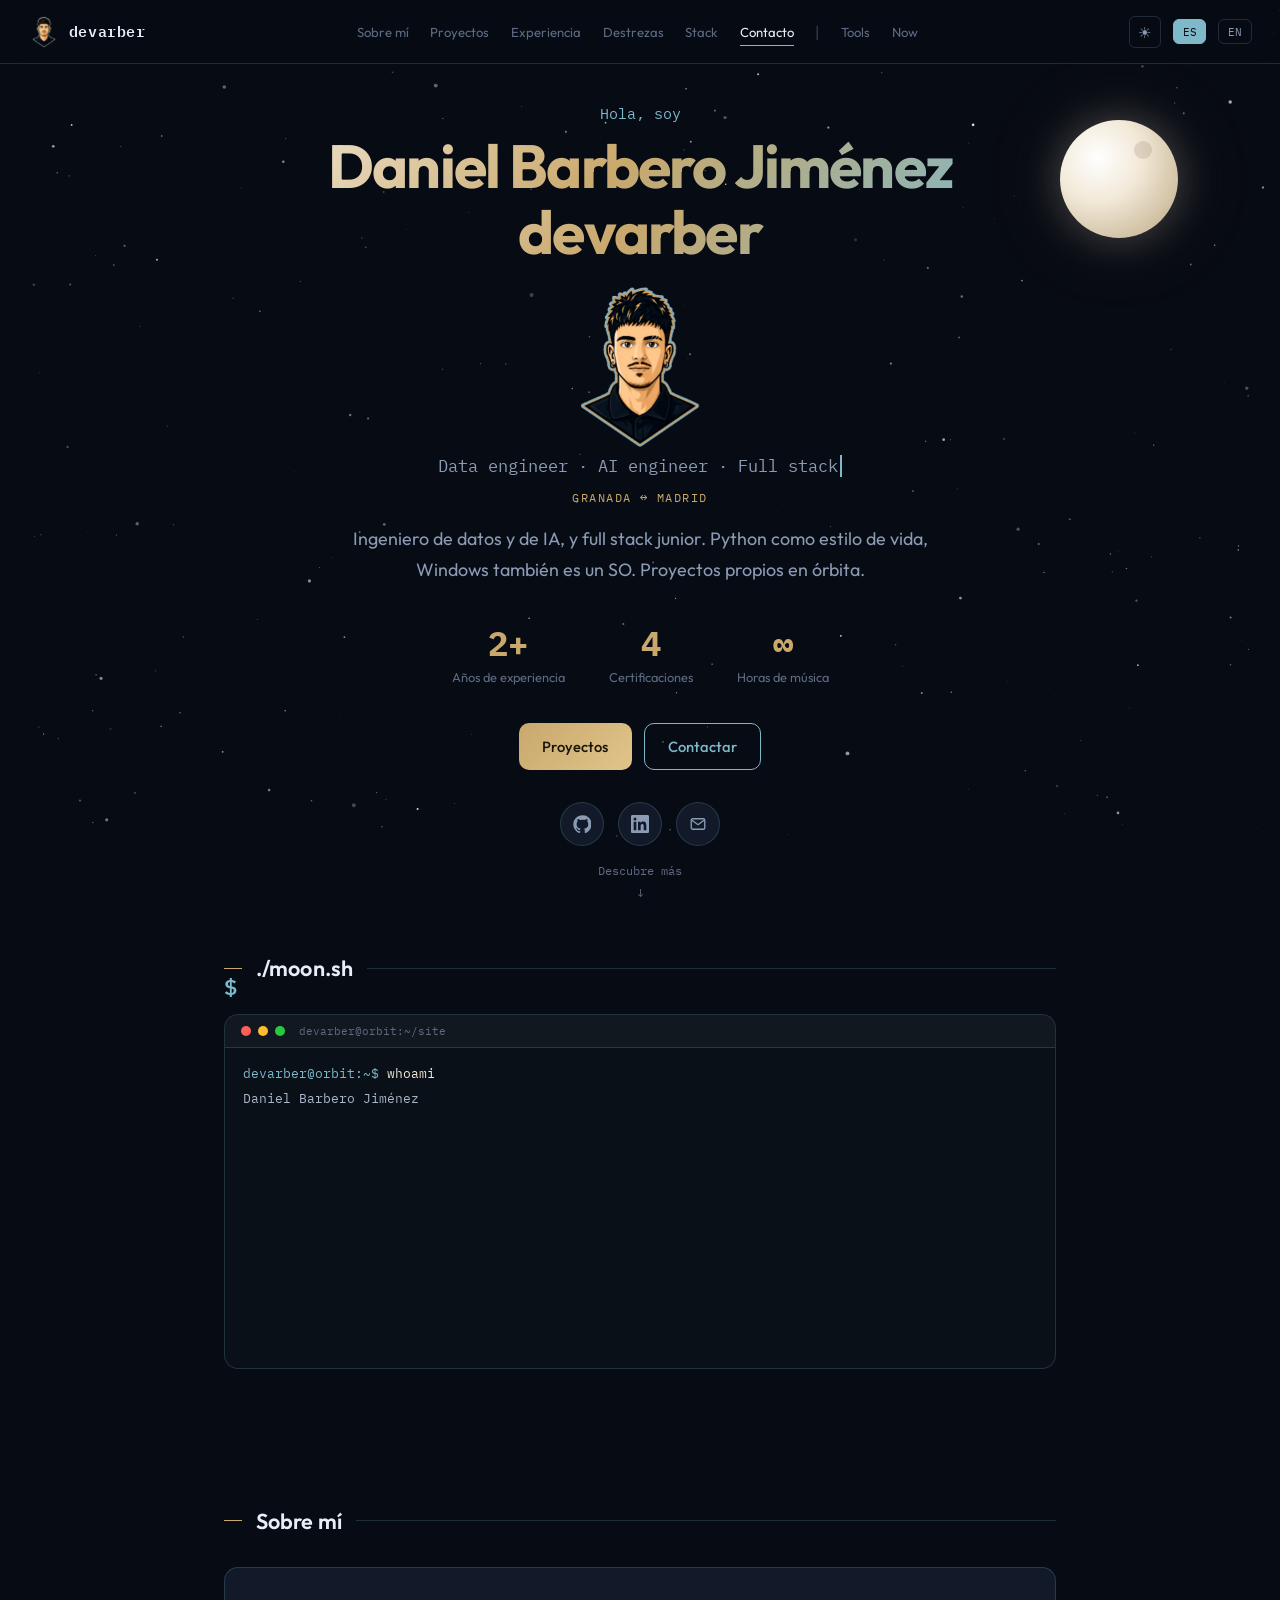
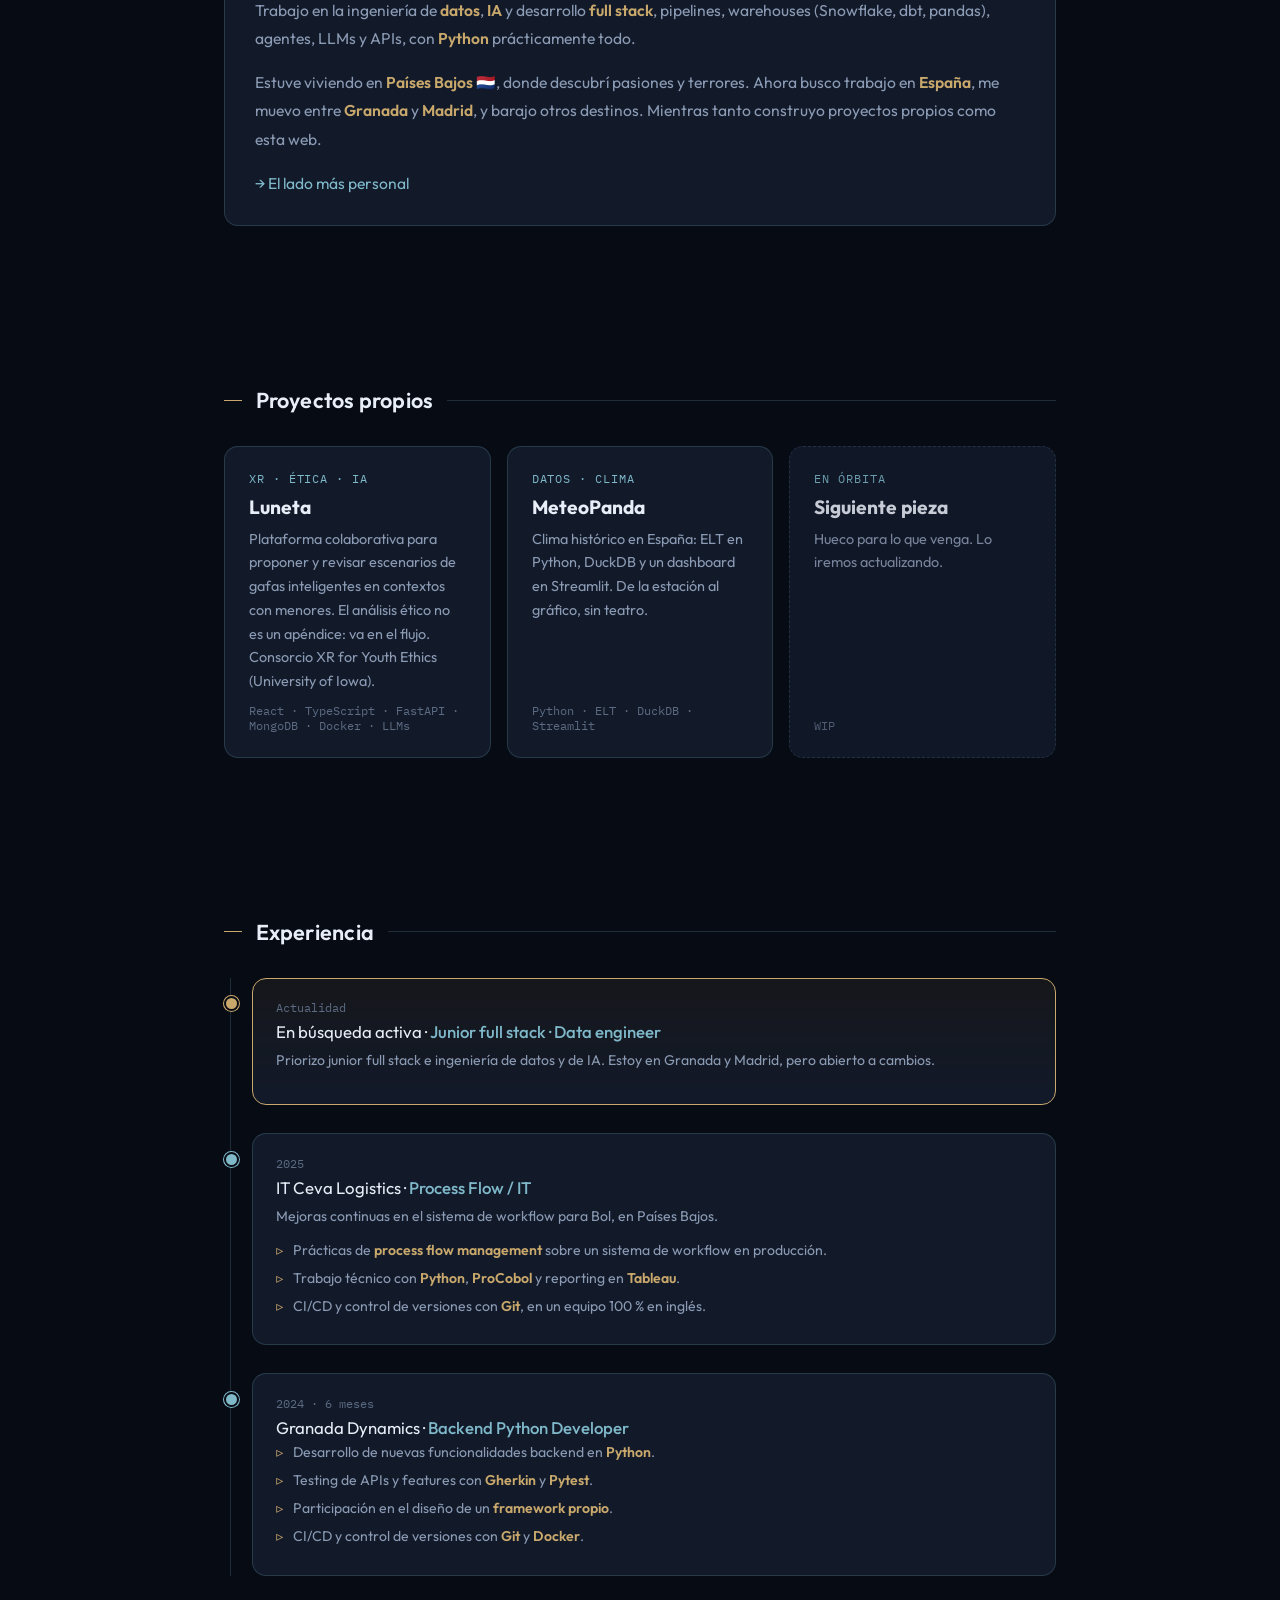
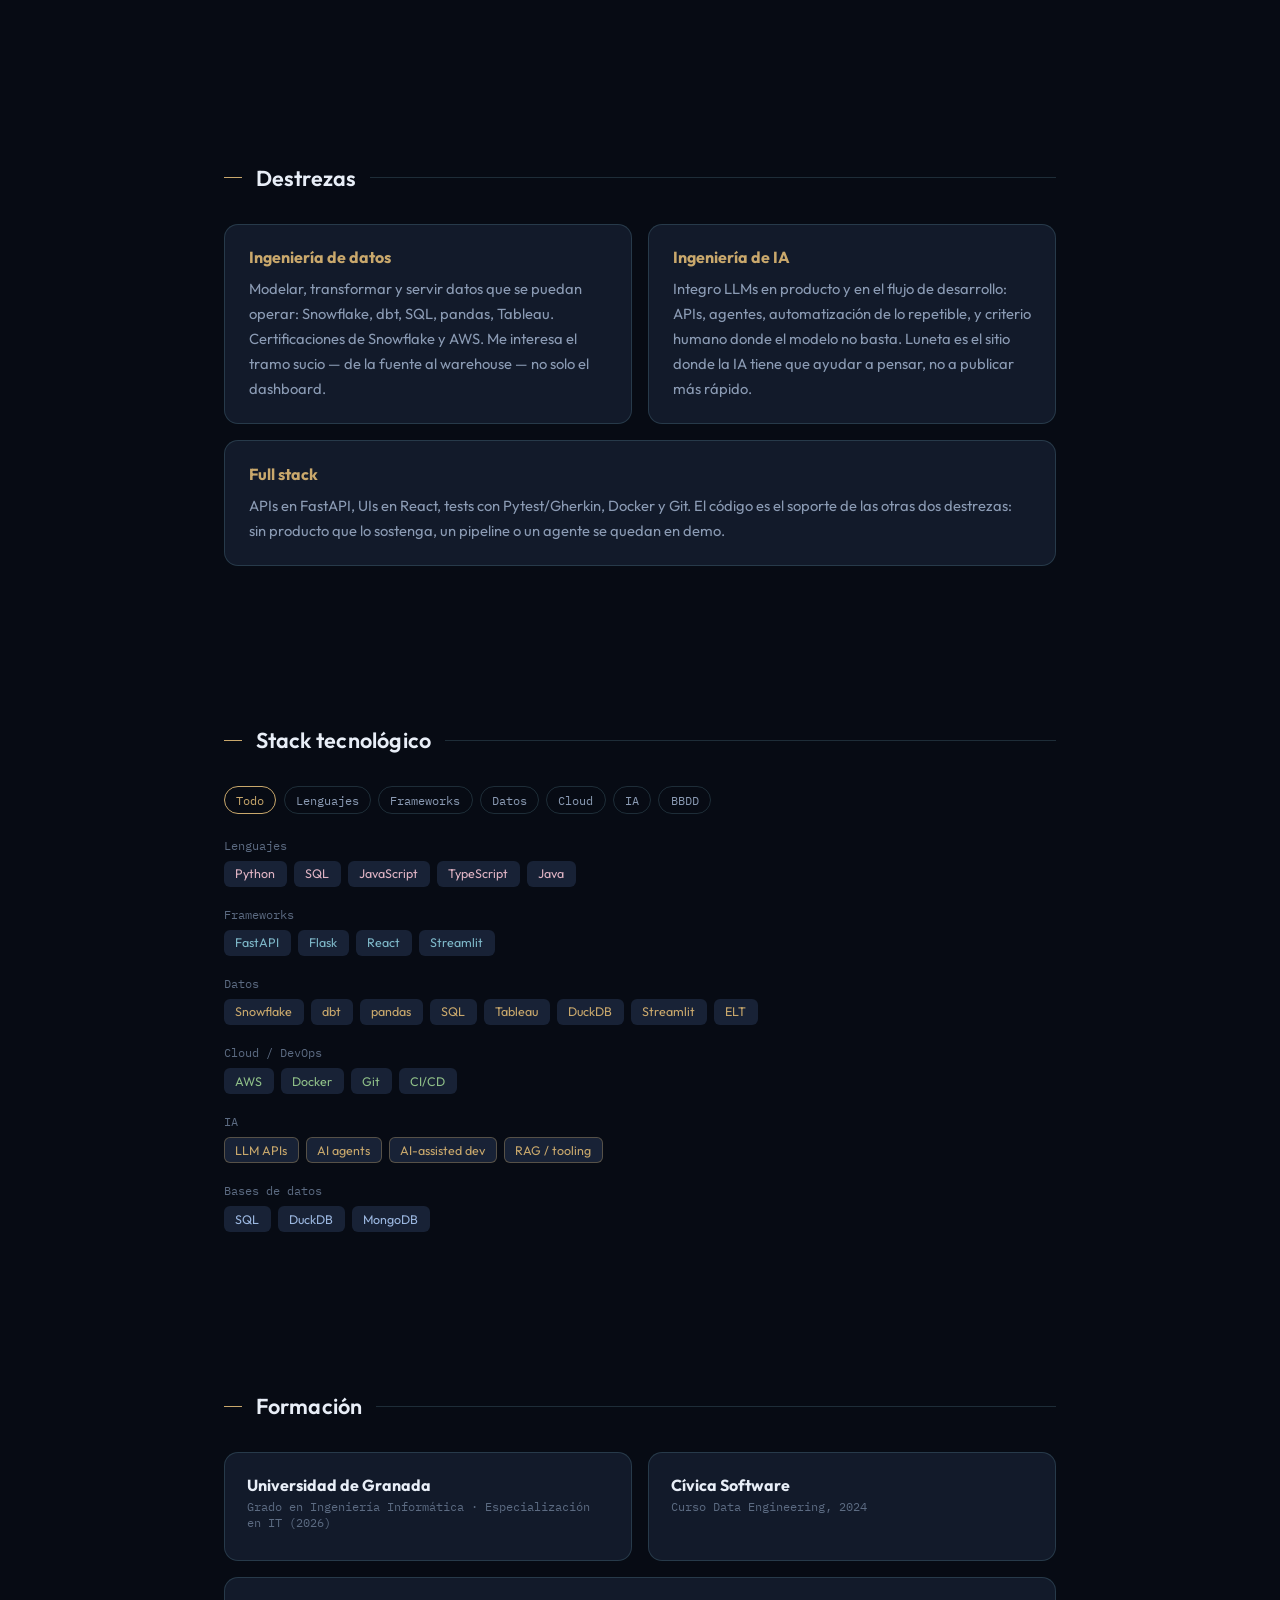
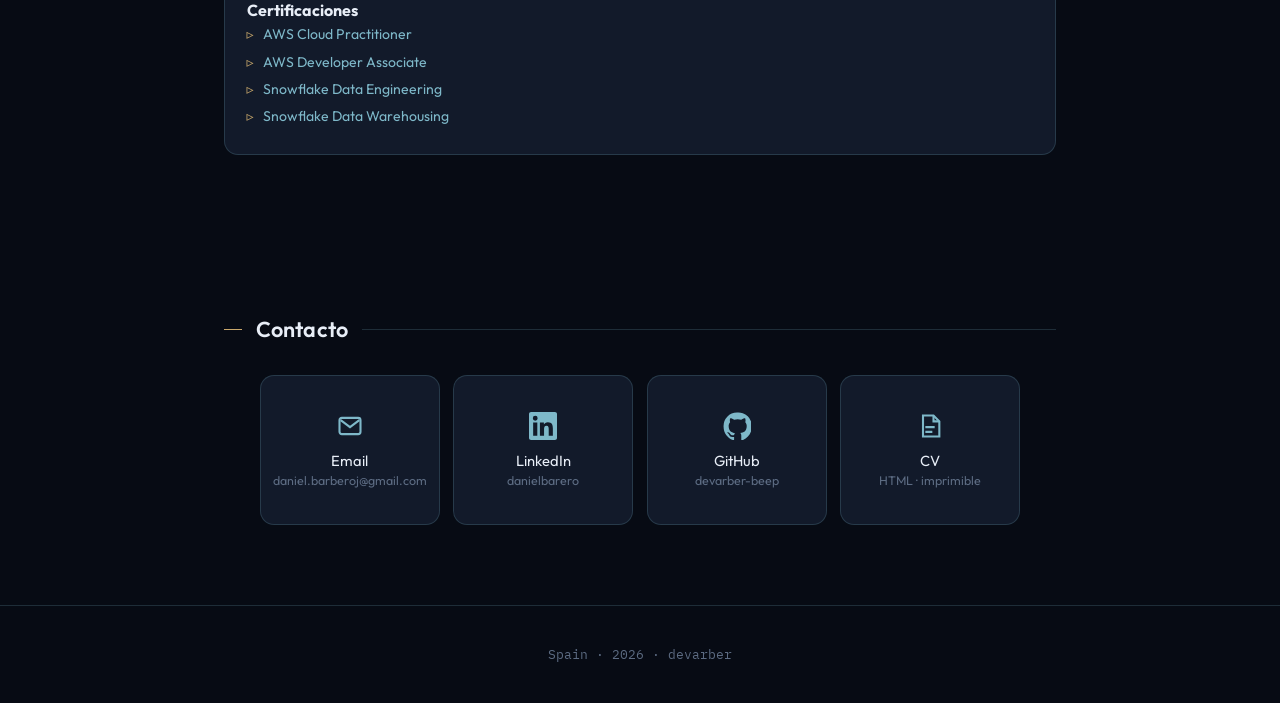
==== index.html @ 45042420 "Publish devarber.dev as a static site." ====
<!DOCTYPE html>
<html lang="es">
<head>
    <meta charset="UTF-8">
    <meta name="viewport" content="width=device-width, initial-scale=1.0">
    <title>devarber · Daniel Barbero Jiménez</title>
    <meta name="description" content="Ingeniero de datos y de IA, y full stack junior. Python como estilo de vida, Windows también es un SO. Proyectos propios en órbita.">
    <meta property="og:title" content="devarber · Daniel Barbero Jiménez">
    <meta property="og:description" content="Data engineer · AI engineer · Full stack.">
    <meta property="og:type" content="website">
    <meta property="og:url" content="https://devarber.dev">
    <link rel="canonical" href="https://devarber.dev">
    <link rel="icon" type="image/png" href="/assets/img/favicon.png?v=2">
    <link rel="preconnect" href="https://fonts.googleapis.com">
    <link rel="preconnect" href="https://fonts.gstatic.com" crossorigin>
    <link href="https://fonts.googleapis.com/css2?family=IBM+Plex+Mono:wght@400;500;600&family=Outfit:wght@400;500;600;700&display=swap" rel="stylesheet">
    <link rel="stylesheet" href="/assets/css/main.css">
    <script type="application/ld+json">
    {
        "@context": "https://schema.org",
        "@type": "Person",
        "name": "Daniel Barbero Jiménez",
        "jobTitle": "Data Engineer, AI Engineer, Full-stack Developer",
        "url": "https://devarber.dev",
        "email": "daniel.barberoj@gmail.com",
        "homeLocation": {
            "@type": "Place",
            "name": "Granada / Madrid, Spain"
        },
        "sameAs": ["https://github.com/devarber-beep", "https://linkedin.com/in/danielbarero"]
    }
    </script>
</head>
<body>
    <canvas id="skyCanvas"></canvas>
    <div class="sky-moon" id="skyMoon" role="button" tabindex="0" title="Doble clic" aria-label="Luna — doble clic"></div>
    <div id="scroll-progress"></div>
    <button id="back-to-top" aria-label="Volver arriba">↑</button>
    <div id="toast"></div>
    <button class="egg-btn" id="eggBtn" type="button">
        <span class="egg-icon">🌙</span>
        <span class="egg-text">× Cerrar <kbd>esc</kbd></span>
    </button>

    <nav class="navbar">
        <a href="/" class="nav-logo">
            <img src="/assets/img/avatar.png" alt="" width="32" height="32">
            devarber
        </a>
        <div class="nav-links" id="navLinks">
            <a href="#about" data-i18n="nav_about">Sobre mí</a>
            <a href="#projects" data-i18n="nav_projects">Proyectos</a>
            <a href="#experience" data-i18n="nav_exp">Experiencia</a>
            <a href="#firma" data-i18n="nav_firma">Destrezas</a>
            <a href="#stack" data-i18n="nav_stack">Stack</a>
            <a href="#contact" data-i18n="nav_contact">Contacto</a>
            <span class="nav-sep">|</span>
            <a href="/pages/tools/" data-i18n="nav_tools">Tools</a>
            <a href="/pages/now/" data-i18n="nav_now">Now</a>
        </div>
        <div class="nav-right">
            <button class="theme-btn" id="themeToggle" aria-label="Tema">☀</button>
            <button class="lang-btn active" data-lang="es">ES</button>
            <button class="lang-btn" data-lang="en">EN</button>
            <button class="nav-toggle" id="navToggle" aria-label="Menú">☰</button>
        </div>
    </nav>

    <section class="hero-section">
        <div class="hero-content">
            <p class="hero-greeting" data-i18n="greeting">Hola, soy</p>
            <div class="hero-names">
                <h1 class="hero-name">Daniel Barbero Jiménez</h1>
                <p class="hero-name handle" id="heroHandle">devarber</p>
            </div>
            <div class="hero-avatar">
                <img src="/assets/img/avatar.png" alt="devarber" width="168" height="168">
            </div>
            <h2 class="hero-title"><span id="tw-text"></span><span class="cursor"></span></h2>
            <p class="hero-loc" data-i18n="loc">Granada ↔ Madrid</p>
            <p class="hero-desc" data-i18n="desc">Ingeniero de datos y de IA, y full stack junior. Python como estilo de vida, Windows también es un SO. Proyectos propios en órbita.</p>
            <div class="hero-stats">
                <div class="hero-stat">
                    <div class="hero-stat-num" id="expYears" data-from="2024">0+</div>
                    <div class="hero-stat-label" data-i18n="stat_exp">Años de experiencia</div>
                </div>
                <div class="hero-stat">
                    <div class="hero-stat-num">4</div>
                    <div class="hero-stat-label" data-i18n="stat_certs">Certificaciones</div>
                </div>
                <div class="hero-stat">
                    <div class="hero-stat-num">∞</div>
                    <div class="hero-stat-label" data-i18n="stat_music">Horas de música</div>
                </div>
            </div>
            <div class="hero-cta">
                <a href="#projects" class="btn btn-primary"><span data-i18n="cta_projects">Proyectos</span></a>
                <a href="#contact" class="btn btn-secondary"><span data-i18n="cta_contact">Contactar</span></a>
            </div>
            <div class="hero-social">
                <a href="https://github.com/devarber-beep" target="_blank" rel="noopener" title="GitHub" aria-label="GitHub">
                    <svg width="18" height="18" viewBox="0 0 24 24" fill="currentColor"><path d="M12 .5A11.5 11.5 0 0 0 .5 12.6c0 5.35 3.44 9.9 8.2 11.5.6.12.82-.26.82-.58v-2.17c-3.34.74-4.04-1.45-4.04-1.45-.54-1.38-1.33-1.75-1.33-1.75-1.09-.76.08-.74.08-.74 1.2.08 1.84 1.26 1.84 1.26 1.07 1.86 2.8 1.32 3.48 1.01.1-.8.42-1.32.76-1.63-2.66-.31-5.46-1.36-5.46-6.06 0-1.34.46-2.44 1.24-3.3-.12-.31-.54-1.57.12-3.27 0 0 1.02-.33 3.34 1.26a11.4 11.4 0 0 1 6.08 0c2.32-1.59 3.34-1.26 3.34-1.26.66 1.7.24 2.96.12 3.27.78.86 1.24 1.96 1.24 3.3 0 4.71-2.8 5.74-5.48 6.05.44.38.82 1.12.82 2.27v3.37c0 .32.22.7.82.58 4.76-1.6 8.2-6.15 8.2-11.5A11.5 11.5 0 0 0 12 .5Z"/></svg>
                </a>
                <a href="https://linkedin.com/in/danielbarero" target="_blank" rel="noopener" title="LinkedIn" aria-label="LinkedIn">
                    <svg width="18" height="18" viewBox="0 0 24 24" fill="currentColor"><path d="M20.45 20.45h-3.55v-5.57c0-1.33-.03-3.04-1.85-3.04-1.85 0-2.14 1.45-2.14 2.94v5.67H9.35V9h3.41v1.56h.05c.48-.9 1.64-1.85 3.37-1.85 3.6 0 4.27 2.37 4.27 5.46v6.28zM5.34 7.43a2.06 2.06 0 1 1 0-4.12 2.06 2.06 0 0 1 0 4.12zM7.12 20.45H3.56V9h3.56v11.45zM22.23 0H1.77C.79 0 0 .77 0 1.73v20.54C0 23.22.79 24 1.77 24h20.46c.98 0 1.77-.78 1.77-1.73V1.73C24 .77 23.21 0 22.23 0z"/></svg>
                </a>
                <a href="mailto:daniel.barberoj@gmail.com" title="Email" aria-label="Email">
                    <svg width="18" height="18" viewBox="0 0 24 24" fill="none" stroke="currentColor" stroke-width="1.8"><rect x="3" y="5" width="18" height="14" rx="2"/><path d="m4 7 8 6 8-6"/></svg>
                </a>
            </div>
        </div>
        <div class="scroll-down" onclick="document.getElementById('terminal').scrollIntoView({behavior:'smooth'})">
            <span data-i18n="scroll">Descubre más</span>
            <span class="chevron">↓</span>
        </div>
    </section>

    <section id="terminal" class="section terminal-section">
        <h2 class="section-title terminal-label"><span data-i18n="terminal_title">./moon.sh</span></h2>
        <div class="terminal-window">
            <div class="term-bar">
                <span class="term-dot red"></span>
                <span class="term-dot yellow"></span>
                <span class="term-dot green"></span>
                <span class="term-title">devarber@orbit:~/site</span>
            </div>
            <div class="term-body" id="termBody"></div>
        </div>
    </section>

    <section id="about" class="section">
        <h2 class="section-title"><span class="title-text" data-i18n="about_title">Sobre mí</span></h2>
        <div class="about-content">
            <div class="about-text" data-i18n="about_text"></div>
        </div>
    </section>

    <section id="projects" class="section">
        <h2 class="section-title"><span class="title-text" data-i18n="projects_title">Proyectos</span></h2>
        <div class="projects-grid">
            <a class="project-card" href="https://xrforyouthethic.org" target="_blank" rel="noopener">
                <span class="project-kicker" data-i18n="proj_luneta_kicker">XR · ética · IA</span>
                <h3>Luneta</h3>
                <p data-i18n="proj_luneta_d"></p>
                <span class="project-stack">React · TypeScript · FastAPI · MongoDB · Docker · LLMs</span>
            </a>
            <a class="project-card" href="https://github.com/devarber-beep/MeteoPanda" target="_blank" rel="noopener">
                <span class="project-kicker" data-i18n="proj_meteo_kicker">Datos · clima</span>
                <h3>MeteoPanda</h3>
                <p data-i18n="proj_meteo_d"></p>
                <span class="project-stack">Python · ELT · DuckDB · Streamlit</span>
            </a>
            <div class="project-card orbit">
                <span class="project-kicker" data-i18n="proj_orbit_kicker">En órbita</span>
                <h3 data-i18n="proj_orbit_title">Más proyectos</h3>
                <p data-i18n="proj_orbit_d"></p>
                <span class="project-stack">WIP</span>
            </div>
        </div>
    </section>

    <section id="experience" class="section">
        <h2 class="section-title"><span class="title-text" data-i18n="exp_title">Experiencia</span></h2>
        <div class="timeline">
            <div class="timeline-item current">
                <div class="timeline-content open-role">
                    <div class="timeline-date" data-i18n="open_date">Actualidad</div>
                    <div class="timeline-company"><span data-i18n="open_company">En búsqueda</span> · <span class="role" data-i18n="open_role">Data / AI / Full stack</span></div>
                    <div class="timeline-desc" data-i18n="open_desc"></div>
                </div>
            </div>
            <div class="timeline-item">
                <div class="timeline-content">
                    <div class="timeline-date" data-i18n="ceva_date">2025</div>
                    <div class="timeline-company"><span data-i18n="ceva_company">IT Ceva Logistics</span> · <span class="role" data-i18n="ceva_role">Process Flow / IT</span></div>
                    <div class="timeline-desc" data-i18n="ceva_desc"></div>
                    <ul class="timeline-bullets">
                        <li data-i18n="ceva_1"></li>
                        <li data-i18n="ceva_2"></li>
                        <li data-i18n="ceva_3"></li>
                    </ul>
                </div>
            </div>
            <div class="timeline-item">
                <div class="timeline-content">
                    <div class="timeline-date" data-i18n="gd_date">2024 · 6 meses</div>
                    <div class="timeline-company"><span data-i18n="gd_company">Granada Dynamics</span> · <span class="role" data-i18n="gd_role">Backend Python Developer</span></div>
                    <ul class="timeline-bullets">
                        <li data-i18n="gd_1"></li>
                        <li data-i18n="gd_2"></li>
                        <li data-i18n="gd_3"></li>
                        <li data-i18n="gd_4"></li>
                    </ul>
                </div>
            </div>
        </div>
    </section>

    <section id="firma" class="section">
        <h2 class="section-title"><span class="title-text" data-i18n="firma_title">Destrezas</span></h2>
        <div class="craft-grid">
            <article class="craft-card">
                <h3 data-i18n="craft_data_title">Ingeniería de datos</h3>
                <p data-i18n="craft_data"></p>
            </article>
            <article class="craft-card">
                <h3 data-i18n="craft_ai_title">Ingeniería de IA</h3>
                <p data-i18n="craft_ai"></p>
            </article>
            <article class="craft-card wide">
                <h3 data-i18n="craft_fs_title">Full stack</h3>
                <p data-i18n="craft_fs"></p>
            </article>
        </div>
    </section>

    <section id="stack" class="section">
        <h2 class="section-title"><span class="title-text" data-i18n="stack_title">Stack tecnológico</span></h2>
        <div class="stack-filters" id="stackFilters">
            <button type="button" class="active" data-filter="all" data-i18n="filter_all">Todo</button>
            <button type="button" data-filter="langs" data-i18n="filter_langs">Lenguajes</button>
            <button type="button" data-filter="frameworks" data-i18n="filter_frameworks">Frameworks</button>
            <button type="button" data-filter="data" data-i18n="filter_data">Datos</button>
            <button type="button" data-filter="cloud" data-i18n="filter_cloud">Cloud</button>
            <button type="button" data-filter="ia" data-i18n="filter_ia">IA</button>
            <button type="button" data-filter="dbs" data-i18n="filter_dbs">BBDD</button>
        </div>
        <div class="stack-grid" id="stackGrid">
            <div data-cat="langs">
                <div class="stack-cat-title" data-i18n="cat_langs">Lenguajes</div>
                <div class="stack-badges">
                    <span class="badge badge-lang">Python</span>
                    <span class="badge badge-lang">SQL</span>
                    <span class="badge badge-lang">JavaScript</span>
                    <span class="badge badge-lang">TypeScript</span>
                    <span class="badge badge-lang">Java</span>
                </div>
            </div>
            <div data-cat="frameworks">
                <div class="stack-cat-title" data-i18n="cat_frameworks">Frameworks</div>
                <div class="stack-badges">
                    <span class="badge badge-fw">FastAPI</span>
                    <span class="badge badge-fw">Flask</span>
                    <span class="badge badge-fw">React</span>
                    <span class="badge badge-fw">Streamlit</span>
                </div>
            </div>
            <div data-cat="data">
                <div class="stack-cat-title" data-i18n="cat_data">Datos</div>
                <div class="stack-badges">
                    <span class="badge badge-data">Snowflake</span>
                    <span class="badge badge-data">dbt</span>
                    <span class="badge badge-data">pandas</span>
                    <span class="badge badge-data">SQL</span>
                    <span class="badge badge-data">Tableau</span>
                    <span class="badge badge-data">DuckDB</span>
                    <span class="badge badge-data">Streamlit</span>
                    <span class="badge badge-data">ELT</span>
                </div>
            </div>
            <div data-cat="cloud">
                <div class="stack-cat-title" data-i18n="cat_cloud">Cloud / DevOps</div>
                <div class="stack-badges">
                    <span class="badge badge-cloud">AWS</span>
                    <span class="badge badge-cloud">Docker</span>
                    <span class="badge badge-cloud">Git</span>
                    <span class="badge badge-cloud">CI/CD</span>
                </div>
            </div>
            <div data-cat="ia">
                <div class="stack-cat-title" data-i18n="cat_ia">IA</div>
                <div class="stack-badges">
                    <span class="badge badge-ai">LLM APIs</span>
                    <span class="badge badge-ai">AI agents</span>
                    <span class="badge badge-ai">AI-assisted dev</span>
                    <span class="badge badge-ai">RAG / tooling</span>
                </div>
            </div>
            <div data-cat="dbs">
                <div class="stack-cat-title" data-i18n="cat_dbs">Bases de datos</div>
                <div class="stack-badges">
                    <span class="badge badge-db">SQL</span>
                    <span class="badge badge-db">DuckDB</span>
                    <span class="badge badge-db">MongoDB</span>
                </div>
            </div>
        </div>
    </section>

    <section id="education" class="section">
        <h2 class="section-title"><span class="title-text" data-i18n="edu_title">Formación</span></h2>
        <div class="edu-grid">
            <div class="edu-card">
                <h3 data-i18n="uni_name">Universidad de Granada</h3>
                <span class="subtitle" data-i18n="uni_date"></span>
            </div>
            <div class="edu-card">
                <h3 data-i18n="civica_name">Cívica Software</h3>
                <span class="subtitle" data-i18n="civica_date"></span>
            </div>
            <div class="edu-card full">
                <h3 data-i18n="certs_title">Certificaciones</h3>
                <ul>
                    <li><a href="https://www.linkedin.com/in/danielbarero/details/certifications/1723889174905/single-media-viewer/?profileId=ACoAACWJp70BIuj6S6pv0HPJOBqFsMRHkeifYSQ" target="_blank" rel="noopener">AWS Cloud Practitioner</a></li>
                    <li><a href="https://www.linkedin.com/in/danielbarero/details/certifications/1723889110331/single-media-viewer/?profileId=ACoAACWJp70BIuj6S6pv0HPJOBqFsMRHkeifYSQ" target="_blank" rel="noopener">AWS Developer Associate</a></li>
                    <li><a href="https://achieve.snowflake.com/34bf3b0b-6caa-4439-9ea7-8f5c86bb422d" target="_blank" rel="noopener">Snowflake Data Engineering</a></li>
                    <li><a href="https://achieve.snowflake.com/cfd7afb0-4baf-4b2a-b28b-8821aad342db" target="_blank" rel="noopener">Snowflake Data Warehousing</a></li>
                </ul>
            </div>
        </div>
    </section>

    <section id="contact" class="section">
        <h2 class="section-title"><span class="title-text" data-i18n="contact_title">Contacto</span></h2>
        <div class="contact-grid" id="contactGrid">
            <div class="contact-card" id="emailCard">
                <svg class="icon" viewBox="0 0 24 24" fill="none" stroke="currentColor" stroke-width="1.8"><rect x="3" y="5" width="18" height="14" rx="2"/><path d="m4 7 8 6 8-6"/></svg>
                <span class="label">Email</span>
                <span class="value">daniel.barberoj@gmail.com</span>
                <div class="contact-form" id="contactForm">
                    <input id="formName" type="text" data-i18n-placeholder="form_name" placeholder="Nombre">
                    <textarea id="formMsg" data-i18n-placeholder="form_msg" placeholder="Mensaje"></textarea>
                    <div class="form-actions">
                        <button type="button" class="form-close" id="formClose" data-i18n="form_close">Cerrar</button>
                        <button type="button" class="form-send" id="formSend" data-i18n="form_send">Enviar</button>
                    </div>
                </div>
            </div>
            <a class="contact-card" href="https://linkedin.com/in/danielbarero" target="_blank" rel="noopener">
                <svg class="icon" viewBox="0 0 24 24" fill="currentColor"><path d="M20.45 20.45h-3.55v-5.57c0-1.33-.03-3.04-1.85-3.04-1.85 0-2.14 1.45-2.14 2.94v5.67H9.35V9h3.41v1.56h.05c.48-.9 1.64-1.85 3.37-1.85 3.6 0 4.27 2.37 4.27 5.46v6.28zM5.34 7.43a2.06 2.06 0 1 1 0-4.12 2.06 2.06 0 0 1 0 4.12zM7.12 20.45H3.56V9h3.56v11.45zM22.23 0H1.77C.79 0 0 .77 0 1.73v20.54C0 23.22.79 24 1.77 24h20.46c.98 0 1.77-.78 1.77-1.73V1.73C24 .77 23.21 0 22.23 0z"/></svg>
                <span class="label">LinkedIn</span>
                <span class="value">danielbarero</span>
            </a>
            <a class="contact-card" href="https://github.com/devarber-beep" target="_blank" rel="noopener">
                <svg class="icon" viewBox="0 0 24 24" fill="currentColor"><path d="M12 .5A11.5 11.5 0 0 0 .5 12.6c0 5.35 3.44 9.9 8.2 11.5.6.12.82-.26.82-.58v-2.17c-3.34.74-4.04-1.45-4.04-1.45-.54-1.38-1.33-1.75-1.33-1.75-1.09-.76.08-.74.08-.74 1.2.08 1.84 1.26 1.84 1.26 1.07 1.86 2.8 1.32 3.48 1.01.1-.8.42-1.32.76-1.63-2.66-.31-5.46-1.36-5.46-6.06 0-1.34.46-2.44 1.24-3.3-.12-.31-.54-1.57.12-3.27 0 0 1.02-.33 3.34 1.26a11.4 11.4 0 0 1 6.08 0c2.32-1.59 3.34-1.26 3.34-1.26.66 1.7.24 2.96.12 3.27.78.86 1.24 1.96 1.24 3.3 0 4.71-2.8 5.74-5.48 6.05.44.38.82 1.12.82 2.27v3.37c0 .32.22.7.82.58 4.76-1.6 8.2-6.15 8.2-11.5A11.5 11.5 0 0 0 12 .5Z"/></svg>
                <span class="label">GitHub</span>
                <span class="value">devarber-beep</span>
            </a>
            <a class="contact-card" href="/cv.html" target="_blank">
                <svg class="icon" viewBox="0 0 24 24" fill="none" stroke="currentColor" stroke-width="1.8"><path d="M6 3h9l5 5v13H6z"/><path d="M15 3v5h5"/><path d="M8 13h8M8 17h6"/></svg>
                <span class="label" data-i18n="cv_label">CV</span>
                <span class="value" data-i18n="cv_value">HTML · imprimible</span>
            </a>
        </div>
    </section>

    <footer class="footer">
        <p data-i18n="footer_built">Spain · 2026 · devarber</p>
    </footer>

    <div id="musicDock" class="music-dock" hidden>
        <div class="music-bar">
            <span>Lithe, Don Toliver — Cannonball</span>
            <button type="button" class="music-close" id="musicClose" aria-label="Cerrar">×</button>
        </div>
        <iframe id="musicFrame" title="Lithe, Don Toliver — Cannonball" data-src="https://open.spotify.com/embed/track/1FArbfTMXgDECU9zG3iY1X?utm_source=generator&theme=0" allow="autoplay; clipboard-write; encrypted-media; fullscreen; picture-in-picture" loading="lazy"></iframe>
    </div>

    <script src="/assets/js/i18n.js"></script>
    <script src="/assets/js/sky.js"></script>
    <script src="/assets/js/common.js"></script>
    <script src="/assets/js/home.js"></script>
</body>
</html>
---- assets/css/main.css ----
/* devarber.dev — celestial night */
:root {
    --bg: #070b14;
    --bg-elev: #121a2a;
    --bg-soft: #182236;
    --bg-nav: rgba(7, 11, 20, 0.82);
    --text: #e8eef7;
    --muted: #8b9bb4;
    --faint: #5c6b82;
    --star: #7eb8c9;
    --gold: #c9a86c;
    --moon: #f2e9d8;
    --line: rgba(126, 184, 201, 0.2);
    --ok: #8fbf88;
    --danger: #d98989;
    --shadow: rgba(0, 0, 0, 0.35);
    --font-sans: "Outfit", system-ui, sans-serif;
    --font-mono: "IBM Plex Mono", ui-monospace, monospace;
    --moon-scale: 1;
    --constellation-opacity: 0.35;
    --radius: 14px;
}

html[data-mode="l"] {
    --star: #c5d9e6;
    --gold: #e4d5b3;
    --moon: #fff6e8;
    --bg-elev: #101820;
    --moon-scale: 1.55;
}

html.sky-name .sky-moon {
    box-shadow:
        0 0 70px rgba(255, 246, 232, 0.5),
        0 0 160px rgba(201, 168, 108, 0.32);
    filter: brightness(1.12);
}

html.light {
    --bg: #eef2f7;
    --bg-elev: #ffffff;
    --bg-soft: #f7f4ee;
    --bg-nav: rgba(238, 242, 247, 0.88);
    --text: #1b2434;
    --muted: #5b6b82;
    --faint: #8a97ab;
    --star: #3d7a8c;
    --gold: #9a7a3a;
    --moon: #c9a86c;
    --line: rgba(27, 36, 52, 0.12);
    --shadow: rgba(27, 36, 52, 0.08);
}

* { margin: 0; padding: 0; box-sizing: border-box; }
html { scroll-behavior: smooth; }
body {
    background: var(--bg);
    color: var(--text);
    font-family: var(--font-sans);
    overflow-x: hidden;
    min-height: 100vh;
}
::selection { background: var(--gold); color: var(--bg); }
strong { color: var(--gold); font-weight: 600; }
a { color: var(--star); text-decoration: none; transition: color 0.2s ease; }
a:hover { color: var(--gold); }

#skyCanvas {
    position: fixed;
    inset: 0;
    z-index: 0;
    pointer-events: none;
}
.sky-moon {
    position: fixed;
    top: 7.5rem;
    right: 8%;
    width: 118px;
    height: 118px;
    border-radius: 50%;
    z-index: 2;
    pointer-events: auto;
    cursor: pointer;
    transform-origin: center;
    transition: box-shadow 0.7s ease, filter 0.4s ease;
    background:
        radial-gradient(circle at 32% 32%, #fff 0%, var(--moon) 38%, #d4c4a8 72%, #b7a48a 100%);
    box-shadow:
        0 0 40px rgba(242, 233, 216, 0.25),
        0 0 90px rgba(201, 168, 108, 0.12);
}
html[data-mode="l"] .sky-moon {
    box-shadow:
        0 0 60px rgba(255, 246, 232, 0.45),
        0 0 140px rgba(201, 168, 108, 0.28);
}
html.light .sky-moon {
    opacity: 0.55;
    filter: saturate(0.8);
}
.sky-moon::after {
    content: "";
    position: absolute;
    inset: 18% 22% auto auto;
    width: 18px;
    height: 18px;
    border-radius: 50%;
    background: rgba(120, 100, 80, 0.18);
}

#scroll-progress {
    position: fixed;
    top: 0; left: 0;
    height: 2px;
    width: 0;
    z-index: 1001;
    background: linear-gradient(90deg, var(--gold), var(--star));
}

.navbar {
    position: fixed;
    top: 0; left: 0; right: 0;
    height: 64px;
    padding: 0 1.75rem;
    display: flex;
    align-items: center;
    justify-content: space-between;
    background: var(--bg-nav);
    backdrop-filter: blur(16px);
    -webkit-backdrop-filter: blur(16px);
    border-bottom: 1px solid var(--line);
    z-index: 1000;
}
.nav-logo {
    font-family: var(--font-mono);
    font-weight: 600;
    font-size: 0.95rem;
    letter-spacing: 0.04em;
    color: var(--text);
    display: flex;
    align-items: center;
    gap: 0.55rem;
}
.nav-logo:hover { color: var(--gold); }
.nav-links { display: flex; align-items: center; gap: 1.35rem; }
.nav-links a {
    color: var(--faint);
    font-size: 0.82rem;
    position: relative;
}
.nav-links a:hover,
.nav-links a.active { color: var(--text); }
.nav-links a.active::after {
    content: "";
    position: absolute;
    left: 0; right: 0; bottom: -6px;
    height: 1px;
    background: var(--gold);
}
.nav-sep { color: var(--faint); user-select: none; opacity: 0.5; }
.nav-right { display: flex; align-items: center; gap: 0.75rem; }
.nav-toggle {
    display: none;
    background: none;
    border: none;
    color: var(--text);
    font-size: 1.35rem;
    cursor: pointer;
}
.lang-btn, .theme-btn {
    font-family: var(--font-mono);
    background: transparent;
    border: 1px solid var(--line);
    color: var(--muted);
    border-radius: 6px;
    cursor: pointer;
    transition: 0.2s ease;
}
.lang-btn {
    padding: 0.28rem 0.55rem;
    font-size: 0.7rem;
}
.lang-btn:hover { color: var(--star); border-color: var(--star); }
.lang-btn.active {
    background: var(--star);
    color: var(--bg);
    border-color: var(--star);
}
.theme-btn {
    width: 32px; height: 32px;
    font-size: 0.95rem;
    display: grid;
    place-items: center;
}
.theme-btn:hover { color: var(--gold); border-color: var(--gold); }

.section {
    position: relative;
    z-index: 1;
    padding: 5rem 1.5rem;
    max-width: 880px;
    margin: 0 auto;
}
.section.terminal-section {
    padding-top: 1.4rem;
    padding-bottom: 3.6rem;
}
.section-title {
    font-size: 1.35rem;
    font-weight: 600;
    margin-bottom: 2rem;
    display: flex;
    align-items: center;
    gap: 0.85rem;
    letter-spacing: 0.01em;
}
.section-title::before {
    content: "";
    width: 18px;
    height: 1px;
    background: var(--gold);
}
.section-title::after {
    content: "";
    flex: 1;
    height: 1px;
    background: var(--line);
}
.section-title.terminal-label::before { content: "$"; font-family: var(--font-mono); color: var(--star); }
.reveal { opacity: 0; transform: translateY(24px); transition: 0.65s ease; }
.reveal.visible { opacity: 1; transform: none; }
.title-text {
    display: inline-block;
    clip-path: inset(0 100% 0 0);
    transition: clip-path 0.9s cubic-bezier(0.65, 0, 0.35, 1);
}
.reveal.visible .title-text { clip-path: inset(0 0 0 0); }

.hero-section {
    min-height: 92vh;
    display: flex;
    flex-direction: column;
    align-items: center;
    text-align: center;
    padding: 6.5rem 1.5rem 0;
    position: relative;
    z-index: 1;
}
.hero-content {
    flex: 1;
    display: flex;
    flex-direction: column;
    justify-content: center;
    max-width: 820px;
    width: 100%;
    margin: 0 auto;
}
.hero-avatar {
    width: 168px;
    height: 168px;
    margin: 0.7rem auto 0.25rem;
    padding: 0;
    background: transparent;
    opacity: 0;
    animation: fadeInUp 0.8s ease 0.28s forwards;
}
.hero-avatar img {
    width: 100%;
    height: 100%;
    object-fit: contain;
    display: block;
}
.nav-logo img {
    width: 32px;
    height: 32px;
    object-fit: contain;
    background: transparent;
    flex-shrink: 0;
    display: block;
}
.hero-greeting {
    font-family: var(--font-mono);
    font-size: 0.92rem;
    color: var(--star);
    margin-bottom: 0.65rem;
    opacity: 0;
    animation: fadeInUp 0.8s ease forwards;
}
.hero-names {
    margin-bottom: 0.45rem;
}
.hero-name {
    font-size: clamp(2.1rem, 6vw, 3.8rem);
    font-weight: 700;
    letter-spacing: -0.03em;
    line-height: 1.08;
    margin: 0;
    background: linear-gradient(135deg, var(--moon) 0%, var(--gold) 48%, var(--star) 100%);
    -webkit-background-clip: text;
    background-clip: text;
    -webkit-text-fill-color: transparent;
    opacity: 0;
    animation: fadeInUp 0.8s ease 0.15s forwards;
    user-select: none;
}
.hero-name.handle {
    animation-delay: 0.22s;
    cursor: pointer;
}
.hero-title {
    font-size: 1.05rem;
    color: var(--muted);
    font-weight: 400;
    min-height: 1.6em;
    margin-bottom: 0.45rem;
    opacity: 0;
    animation: fadeInUp 0.8s ease 0.3s forwards;
    font-family: var(--font-mono);
}
.hero-title .cursor {
    border-right: 2px solid var(--star);
    margin-left: 2px;
    animation: blink 0.85s infinite;
}
.hero-title .cursor.typing { animation: none; }
.hero-loc {
    font-family: var(--font-mono);
    font-size: 0.78rem;
    letter-spacing: 0.12em;
    text-transform: uppercase;
    color: var(--gold);
    margin: 0 0 1.1rem;
    opacity: 0;
    animation: fadeInUp 0.8s ease 0.38s forwards;
}
.hero-desc {
    font-size: 1.12rem;
    line-height: 1.75;
    color: var(--muted);
    max-width: 640px;
    margin: 0 auto 2.25rem;
    opacity: 0;
    animation: fadeInUp 0.8s ease 0.45s forwards;
}
.hero-stats {
    display: flex;
    justify-content: center;
    gap: 2.75rem;
    margin-bottom: 2.4rem;
    opacity: 0;
    animation: fadeInUp 0.8s ease 0.55s forwards;
    flex-wrap: wrap;
}
.hero-stat-num {
    font-size: 2.15rem;
    font-weight: 700;
    color: var(--gold);
    font-family: var(--font-mono);
}
.hero-stat-label { font-size: 0.8rem; color: var(--faint); margin-top: 0.2rem; }
.hero-cta {
    display: flex;
    gap: 0.75rem;
    justify-content: center;
    flex-wrap: wrap;
    margin-bottom: 2rem;
    opacity: 0;
    animation: fadeInUp 0.8s ease 0.65s forwards;
}
.btn {
    padding: 0.8rem 1.45rem;
    border-radius: 10px;
    font-size: 0.92rem;
    font-weight: 500;
    font-family: inherit;
    display: inline-flex;
    align-items: center;
    gap: 0.45rem;
    border: none;
    cursor: pointer;
    transition: 0.25s ease;
}
.btn-primary {
    background: linear-gradient(135deg, var(--gold), #e0c58a);
    color: #1a1408;
}
.btn-primary:hover { transform: translateY(-2px); box-shadow: 0 10px 28px rgba(201, 168, 108, 0.28); color: #1a1408; }
.btn-secondary {
    background: transparent;
    color: var(--star);
    border: 1px solid var(--star);
}
.btn-secondary:hover { background: rgba(126, 184, 201, 0.12); transform: translateY(-2px); }
.hero-social {
    display: flex;
    gap: 0.85rem;
    justify-content: center;
    opacity: 0;
    animation: fadeInUp 0.8s ease 0.8s forwards;
}
.hero-social a {
    width: 44px; height: 44px;
    border-radius: 50%;
    border: 1px solid var(--line);
    background: var(--bg-elev);
    display: grid;
    place-items: center;
    color: var(--muted);
}
.hero-social a:hover {
    border-color: var(--gold);
    color: var(--gold);
    transform: translateY(-3px);
}
.scroll-down {
    display: flex;
    flex-direction: column;
    align-items: center;
    gap: 0.4rem;
    color: var(--faint);
    font-size: 0.78rem;
    font-family: var(--font-mono);
    cursor: pointer;
    padding: 1rem 0 2rem;
    opacity: 0;
    animation: fadeInUp 0.8s ease 1s forwards;
}
.scroll-down:hover { color: var(--gold); }
.scroll-down .chevron { animation: bounceArrow 1.6s infinite; }

.card, .about-content, .timeline-content, .firma-box, .edu-card, .contact-card, .tool-card, .now-card {
    background: var(--bg-elev);
    border: 1px solid var(--line);
    border-radius: var(--radius);
}

.about-content { padding: 1.75rem 1.85rem; }
.about-text { color: var(--muted); line-height: 1.8; font-size: 0.98rem; }
.about-text p { margin-bottom: 1rem; }
.about-text p:last-child { margin-bottom: 0; }

.timeline { position: relative; padding-left: 1.75rem; }
.timeline::before {
    content: "";
    position: absolute;
    left: 6px; top: 0; bottom: 0;
    width: 1px;
    background: var(--line);
}
.timeline-item {
    position: relative;
    margin-bottom: 1.75rem;
    opacity: 0;
    transform: translateX(-16px);
    transition: 0.55s ease;
}
.timeline-item.visible { opacity: 1; transform: none; }
.timeline-item::before {
    content: "";
    position: absolute;
    left: -1.75rem;
    top: 1.15rem;
    width: 11px; height: 11px;
    border-radius: 50%;
    background: var(--star);
    border: 2px solid var(--bg);
    box-shadow: 0 0 0 1px var(--star);
}
.timeline-item.current::before { background: var(--gold); box-shadow: 0 0 0 1px var(--gold); }
.timeline-content { padding: 1.35rem 1.45rem; }
.timeline-date { font-size: 0.75rem; color: var(--faint); font-family: var(--font-mono); margin-bottom: 0.35rem; }
.timeline-company { font-size: 1.05rem; margin-bottom: 0.2rem; }
.timeline-company .role { color: var(--star); font-weight: 500; }
.timeline-desc { color: var(--muted); font-size: 0.88rem; line-height: 1.6; margin: 0.45rem 0 0.7rem; }
.timeline-bullets { list-style: none; }
.timeline-bullets li {
    color: var(--muted);
    font-size: 0.88rem;
    line-height: 1.6;
    margin-bottom: 0.35rem;
    padding-left: 1.05rem;
    position: relative;
}
.timeline-bullets li::before {
    content: "▹";
    position: absolute;
    left: 0;
    color: var(--gold);
}

.firma-box {
    padding: 0;
    background: transparent;
    border: none;
}
.craft-grid {
    display: grid;
    grid-template-columns: 1fr 1fr;
    gap: 1rem;
}
.craft-card {
    background: var(--bg-elev);
    border: 1px solid var(--line);
    border-radius: var(--radius);
    padding: 1.4rem 1.5rem;
}
.craft-card.wide { grid-column: 1 / -1; }
.craft-card h3 {
    font-size: 1rem;
    margin-bottom: 0.55rem;
    color: var(--gold);
}
.craft-card p { color: var(--muted); font-size: 0.92rem; line-height: 1.7; }

.projects-grid {
    display: grid;
    grid-template-columns: repeat(auto-fit, minmax(240px, 1fr));
    gap: 1rem;
}
.project-card {
    background: var(--bg-elev);
    border: 1px solid var(--line);
    border-radius: var(--radius);
    padding: 1.5rem;
    display: flex;
    flex-direction: column;
    gap: 0.55rem;
    transition: 0.25s ease;
    color: inherit;
}
.music-dock {
    position: fixed;
    right: 1.4rem;
    bottom: 5.2rem;
    z-index: 1100;
    width: min(352px, calc(100vw - 2rem));
    background: var(--bg-elev);
    border: 1px solid var(--line);
    border-radius: 14px;
    padding: 0.55rem 0.55rem 0.35rem;
    box-shadow: 0 16px 50px var(--shadow);
    display: none;
}
.music-dock.open { display: block; }
.music-dock iframe { border: 0; border-radius: 10px; width: 100%; height: 152px; }
.music-dock .music-bar {
    display: flex;
    justify-content: space-between;
    align-items: center;
    font-family: var(--font-mono);
    font-size: 0.68rem;
    color: var(--faint);
    padding: 0 0.25rem 0.35rem;
}
.music-dock .music-close {
    background: none;
    border: none;
    color: var(--muted);
    cursor: pointer;
    font-size: 1rem;
}
.project-card.orbit {
    border-style: dashed;
    opacity: 0.85;
}
.project-card.orbit:hover { opacity: 1; }
.project-kicker {
    font-family: var(--font-mono);
    font-size: 0.72rem;
    color: var(--star);
    letter-spacing: 0.08em;
    text-transform: uppercase;
}
.project-card h3 { font-size: 1.2rem; }
.project-card p { color: var(--muted); font-size: 0.9rem; line-height: 1.65; flex: 1; }
.project-stack { font-size: 0.75rem; color: var(--faint); font-family: var(--font-mono); }

.open-role {
    border-color: var(--gold);
    background: linear-gradient(180deg, rgba(201, 168, 108, 0.08), var(--bg-elev));
}
.firma-box p, .firma-box li {
    color: var(--muted);
    font-size: 0.95rem;
    line-height: 1.7;
}
.firma-box p { margin-bottom: 1rem; }
.firma-box ul { list-style: none; }
.firma-box li { margin-bottom: 0.5rem; padding-left: 1.05rem; position: relative; }
.firma-box li::before { content: "▹"; position: absolute; left: 0; color: var(--gold); }
.health-grid { margin-top: 1.5rem; display: flex; flex-direction: column; gap: 0.7rem; }
.health-label {
    display: flex;
    justify-content: space-between;
    font-size: 0.72rem;
    font-family: var(--font-mono);
    color: var(--muted);
    margin-bottom: 0.25rem;
}
.health-bar {
    height: 7px;
    background: var(--bg-soft);
    border-radius: 99px;
    overflow: hidden;
}
.health-fill {
    height: 100%;
    width: 0;
    border-radius: 99px;
    transition: width 1.4s cubic-bezier(0.25, 0.46, 0.45, 0.94);
}
.health-fill.api { background: var(--star); }
.health-fill.tests { background: var(--ok); }
.health-fill.build { background: var(--gold); }

.stack-filters { display: flex; flex-wrap: wrap; gap: 0.45rem; margin-bottom: 1.4rem; }
.stack-filters button {
    font-family: var(--font-mono);
    font-size: 0.72rem;
    padding: 0.35rem 0.7rem;
    border-radius: 99px;
    border: 1px solid var(--line);
    background: transparent;
    color: var(--muted);
    cursor: pointer;
}
.stack-filters button.active,
.stack-filters button:hover {
    border-color: var(--gold);
    color: var(--gold);
}
.stack-grid { display: flex; flex-direction: column; gap: 1.2rem; }
.stack-cat-title { font-size: 0.78rem; color: var(--faint); margin-bottom: 0.5rem; font-family: var(--font-mono); }
.stack-badges { display: flex; flex-wrap: wrap; gap: 0.45rem; }
.badge {
    background: var(--bg-soft);
    color: var(--star);
    padding: 0.28rem 0.65rem;
    border-radius: 6px;
    font-size: 0.78rem;
    border: 1px solid transparent;
}
.badge-lang { color: #e0b4c4; }
.badge-fw { color: var(--star); }
.badge-data { color: var(--gold); }
.badge-cloud { color: var(--ok); }
.badge-ai { color: var(--gold); border-color: rgba(201, 168, 108, 0.35); }
.badge-db { color: #9bb7e0; }
.stack-filter-hidden { display: none; }

.edu-grid { display: grid; grid-template-columns: 1fr 1fr; gap: 1rem; }
.edu-card { padding: 1.35rem; }
.edu-card.full { grid-column: 1 / -1; }
.edu-card h3 { font-size: 1rem; margin-bottom: 0.2rem; }
.edu-card .subtitle { font-size: 0.78rem; color: var(--faint); font-family: var(--font-mono); display: block; margin-bottom: 0.55rem; }
.edu-card p, .edu-card li { font-size: 0.88rem; color: var(--muted); line-height: 1.6; }
.edu-card ul { list-style: none; }
.edu-card li { margin-bottom: 0.3rem; padding-left: 1rem; position: relative; }
.edu-card a { color: var(--star); text-decoration: none; border-bottom: 1px solid transparent; }
.edu-card a:hover { border-bottom-color: var(--gold); color: var(--gold); }
.edu-card li::before { content: "▹"; position: absolute; left: 0; color: var(--gold); }

.contact-grid {
    display: flex;
    flex-wrap: wrap;
    gap: 0.85rem;
    justify-content: center;
}
.contact-card {
    width: 180px;
    min-height: 150px;
    padding: 1.35rem 1.2rem;
    text-align: center;
    display: flex;
    flex-direction: column;
    align-items: center;
    justify-content: center;
    color: inherit;
    transition: 0.25s ease;
}
.contact-card:hover { border-color: var(--star); transform: translateY(-3px); }
#emailCard { cursor: pointer; }
.contact-grid.form-open { max-width: 560px; margin: 0 auto; }
.contact-grid.form-open #emailCard { width: 100%; }
.contact-grid.form-open a.contact-card { flex: 1; width: auto; }
.contact-card .icon { width: 28px; height: 28px; margin-bottom: 0.65rem; color: var(--star); }
.contact-card .label { font-size: 0.92rem; margin-bottom: 0.2rem; }
.contact-card .value { font-size: 0.78rem; color: var(--faint); }
.contact-form {
    width: 100%;
    max-height: 0;
    overflow: hidden;
    opacity: 0;
    visibility: hidden;
    transition: 0.35s ease;
}
.contact-form.open {
    max-height: 280px;
    margin-top: 1rem;
    opacity: 1;
    visibility: visible;
}
.contact-form input,
.contact-form textarea {
    width: 100%;
    background: var(--bg-soft);
    border: 1px solid var(--line);
    border-radius: 8px;
    color: var(--text);
    font-family: var(--font-mono);
    font-size: 0.8rem;
    padding: 0.5rem 0.7rem;
    margin-bottom: 0.45rem;
    outline: none;
}
.contact-form input:focus,
.contact-form textarea:focus { border-color: var(--star); }
.contact-form textarea { min-height: 64px; resize: vertical; }
.form-actions { display: flex; gap: 0.45rem; justify-content: flex-end; }
.form-actions button {
    font-family: var(--font-mono);
    font-size: 0.75rem;
    padding: 0.4rem 0.8rem;
    border-radius: 6px;
    cursor: pointer;
}
.form-send { background: var(--gold); border: none; color: #1a1408; }
.form-close { background: transparent; border: 1px solid var(--line); color: var(--muted); }

.terminal-window {
    background: #0a1018;
    border: 1px solid var(--line);
    border-radius: var(--radius);
    overflow: hidden;
    font-family: var(--font-mono);
    font-size: 0.8rem;
}
html.light .terminal-window { background: #1b2434; }
.term-bar {
    background: rgba(255,255,255,0.03);
    padding: 0.55rem 1rem;
    display: flex;
    align-items: center;
    gap: 0.45rem;
    border-bottom: 1px solid var(--line);
}
.term-dot { width: 10px; height: 10px; border-radius: 50%; }
.term-dot.red { background: #ff5f56; }
.term-dot.yellow { background: #ffbd2e; }
.term-dot.green { background: #27c93f; }
.term-title { color: var(--faint); font-size: 0.7rem; margin-left: 0.4rem; }
.term-body { padding: 1rem 1.15rem; height: 320px; overflow-y: auto; }
.term-line { margin-bottom: 0.3rem; line-height: 1.6; white-space: pre-wrap; word-break: break-word; }
.term-prompt { color: var(--star); }
.term-cmd, .term-input { color: var(--moon); }
.term-output { color: #a9b7c9; }
.term-cursor {
    display: inline-block;
    width: 7px; height: 13px;
    background: var(--gold);
    vertical-align: text-bottom;
    margin-left: 1px;
    animation: termBlink 0.85s step-end infinite;
}

.orbit-badge {
    position: fixed;
    bottom: 1.5rem;
    right: 4.5rem;
    z-index: 999;
    display: flex;
    align-items: center;
    gap: 0.4rem;
    background: var(--bg-nav);
    backdrop-filter: blur(8px);
    border: 1px solid var(--line);
    border-radius: 99px;
    padding: 0.3rem 0.8rem;
    font-size: 0.7rem;
    font-family: var(--font-mono);
    color: var(--muted);
    opacity: 0;
    transform: translateY(8px);
    transition: 0.5s ease;
    pointer-events: none;
}
.orbit-badge.visible { opacity: 1; transform: none; }
.orbit-badge .dot {
    width: 6px; height: 6px;
    border-radius: 50%;
    background: var(--gold);
    animation: pulseDot 2s infinite;
}

.egg-btn {
    position: fixed;
    bottom: 1.5rem;
    left: 1.5rem;
    z-index: 999;
    display: flex;
    align-items: center;
    gap: 0.45rem;
    background: linear-gradient(135deg, #2a3a55, #1a2438);
    border: 1px solid var(--gold);
    border-radius: 99px;
    padding: 0.55rem 1.05rem 0.55rem 0.9rem;
    color: var(--moon);
    font-family: var(--font-mono);
    font-size: 0.8rem;
    cursor: pointer;
    opacity: 0;
    transform: translateX(-16px) scale(0.9);
    pointer-events: none;
    transition: 0.3s ease;
}
.egg-btn.show {
    opacity: 1;
    transform: none;
    pointer-events: auto;
}
.egg-btn kbd {
    font-size: 0.68rem;
    border: 1px solid var(--line);
    padding: 0.05rem 0.3rem;
    border-radius: 4px;
    color: var(--muted);
}

#back-to-top {
    position: fixed;
    bottom: 1.5rem;
    right: 1.5rem;
    width: 40px; height: 40px;
    border-radius: 50%;
    border: 1px solid var(--line);
    background: var(--bg-elev);
    color: var(--muted);
    cursor: pointer;
    z-index: 998;
    opacity: 0;
    pointer-events: none;
    transition: 0.25s ease;
}
#back-to-top.visible { opacity: 1; pointer-events: auto; }
#back-to-top:hover { color: var(--gold); border-color: var(--gold); }

#toast {
    position: fixed;
    bottom: 2rem;
    left: 50%;
    transform: translateX(-50%);
    background: var(--bg-elev);
    color: var(--gold);
    padding: 0.65rem 1.3rem;
    border-radius: 8px;
    border: 1px solid var(--line);
    font-size: 0.85rem;
    z-index: 2000;
    opacity: 0;
    visibility: hidden;
    transition: 0.3s ease;
    pointer-events: none;
}
#toast.show { opacity: 1; visibility: visible; }

.footer {
    position: relative;
    z-index: 1;
    text-align: center;
    padding: 2.5rem 1.5rem;
    border-top: 1px solid var(--line);
    color: var(--faint);
    font-size: 0.8rem;
    font-family: var(--font-mono);
}

/* Tools */
.tools-hero { padding-top: 7.5rem; text-align: left; }
.tools-grid {
    display: grid;
    grid-template-columns: repeat(auto-fill, minmax(240px, 1fr));
    gap: 0.85rem;
}
.tool-card {
    padding: 1.2rem;
    cursor: pointer;
    transition: 0.2s ease;
    text-align: left;
    color: inherit;
}
.tool-card:hover { border-color: var(--gold); transform: translateY(-2px); }
.tool-card h3 { font-size: 0.95rem; margin-bottom: 0.35rem; }
.tool-card p { font-size: 0.8rem; color: var(--muted); line-height: 1.5; }
.tool-panel { display: none; margin-top: 1.25rem; }
.tool-panel.active { display: block; }
.tool-back {
    font-family: var(--font-mono);
    font-size: 0.78rem;
    background: none;
    border: none;
    color: var(--star);
    cursor: pointer;
    margin-bottom: 1rem;
}
.tool-ui label { display: block; font-size: 0.78rem; color: var(--faint); margin: 0.7rem 0 0.3rem; font-family: var(--font-mono); }
.tool-ui input, .tool-ui textarea, .tool-ui select {
    width: 100%;
    background: var(--bg-elev);
    border: 1px solid var(--line);
    border-radius: 8px;
    color: var(--text);
    font-family: var(--font-mono);
    font-size: 0.82rem;
    padding: 0.6rem 0.75rem;
    outline: none;
}
.tool-ui textarea { min-height: 140px; resize: vertical; }
.tool-ui .row { display: flex; gap: 0.5rem; flex-wrap: wrap; margin: 0.7rem 0; }
.tool-ui .chips { display: flex; flex-wrap: wrap; gap: 0.4rem; margin-bottom: 0.6rem; }
.chip {
    font-family: var(--font-mono);
    font-size: 0.72rem;
    padding: 0.25rem 0.55rem;
    border-radius: 99px;
    border: 1px solid var(--line);
    background: transparent;
    color: var(--muted);
    cursor: pointer;
}
.chip:hover { color: var(--gold); border-color: var(--gold); }
.bpm-pad {
    width: 100%;
    min-height: 140px;
    border-radius: var(--radius);
    border: 1px solid var(--line);
    background: var(--bg-elev);
    color: var(--gold);
    font-family: var(--font-mono);
    font-size: 1.6rem;
    letter-spacing: 0.18em;
    text-transform: lowercase;
    cursor: pointer;
}
.bpm-pad:active { border-color: var(--gold); background: var(--bg-soft); }
.diff-grid { display: grid; grid-template-columns: 1fr 1fr; gap: 0.75rem; }
.diff-out .add { background: rgba(143, 191, 136, 0.15); color: var(--ok); }
.diff-out .del { background: rgba(217, 137, 137, 0.15); color: var(--danger); }
.regex-hit { background: rgba(201, 168, 108, 0.35); color: var(--gold); border-radius: 3px; }

/* Now */
.now-grid { display: grid; grid-template-columns: 1fr 1fr; gap: 1rem; }
.now-card { padding: 1.35rem 1.45rem; }
.now-card.wide { grid-column: 1 / -1; }
.now-card h3 { font-size: 0.95rem; margin-bottom: 0.55rem; color: var(--gold); }
.now-card p { font-size: 0.9rem; color: var(--muted); line-height: 1.7; }
.now-card a { color: var(--star); text-decoration: none; border-bottom: 1px solid transparent; }
.now-card a:hover { color: var(--gold); border-bottom-color: var(--gold); }
.now-projects { line-height: 2; }
.now-orbit { color: var(--faint); font-style: italic; }
.now-spotify {
    display: block;
    width: 100%;
    height: 152px;
    border: 0;
    border-radius: 10px;
    margin-top: 0.85rem;
}
.flags { display: flex; flex-wrap: wrap; gap: 0.45rem; }
.flag {
    font-size: 0.8rem;
    padding: 0.25rem 0.55rem;
    border: 1px solid var(--line);
    border-radius: 99px;
    color: var(--muted);
}
/* CV */
.cv-page { background: #f6f3ec; color: #1b2434; font-family: var(--font-sans); }
.cv-wrap { max-width: 820px; margin: 0 auto; padding: 2.5rem 1.5rem 4rem; }
.cv-actions { display: flex; gap: 0.6rem; margin-bottom: 1.5rem; }
.cv-sheet {
    background: #fff;
    padding: 2.5rem;
    border-radius: 4px;
    box-shadow: 0 10px 40px rgba(27, 36, 52, 0.08);
}
.cv-sheet h1 { font-size: 1.8rem; letter-spacing: -0.02em; }
.cv-sheet .cv-role { color: #7a6230; margin: 0.2rem 0 0.8rem; }
.cv-meta { color: #5b6b82; font-size: 0.88rem; margin-bottom: 1.5rem; }
.cv-sheet h2 {
    font-size: 0.82rem;
    letter-spacing: 0.12em;
    text-transform: uppercase;
    color: #9a7a3a;
    border-bottom: 1px solid #eadfc8;
    padding-bottom: 0.3rem;
    margin: 1.4rem 0 0.7rem;
}
.cv-sheet h3 { font-size: 1rem; }
.cv-sheet .when { font-size: 0.8rem; color: #7a8799; }
.cv-sheet ul { margin: 0.4rem 0 0.8rem 1.1rem; color: #334155; font-size: 0.9rem; line-height: 1.55; }
.cv-sheet p { color: #334155; line-height: 1.6; font-size: 0.92rem; }
.cv-sheet a { color: #7a6230; }

@keyframes fadeInUp {
    from { opacity: 0; transform: translateY(22px); }
    to { opacity: 1; transform: none; }
}
@keyframes blink {
    0%, 50% { border-color: var(--star); }
    51%, 100% { border-color: transparent; }
}
@keyframes bounceArrow {
    0%, 100% { transform: translateY(0); }
    50% { transform: translateY(6px); }
}
@keyframes termBlink {
    0%, 50% { opacity: 1; }
    51%, 100% { opacity: 0; }
}
@keyframes pulseDot {
    0%, 100% { box-shadow: 0 0 0 0 rgba(201, 168, 108, 0.5); }
    50% { box-shadow: 0 0 0 5px transparent; }
}

@media (max-width: 768px) {
    .nav-links {
        display: none;
        position: absolute;
        top: 64px; left: 0; right: 0;
        background: var(--bg-nav);
        border-bottom: 1px solid var(--line);
        flex-direction: column;
        padding: 1rem;
        gap: 0.65rem;
    }
    .nav-links.open { display: flex; }
    .nav-toggle { display: block; }
    .nav-sep { display: none; }
    .edu-grid, .now-grid, .diff-grid, .craft-grid, .projects-grid { grid-template-columns: 1fr; }
    .sky-moon { right: 1.2rem; width: 72px; height: 72px; top: 5.5rem; }
    .hero-content { margin-left: 0; padding-right: 0; }
    .hero-avatar { width: 128px; height: 128px; margin: 0.5rem auto 0.1rem; padding: 0; }
    .scroll-down { margin-left: 0; align-items: center; }
    .hero-stats { gap: 1.4rem; }
    .orbit-badge { right: 1.2rem; bottom: 4.2rem; }
    .now-card.wide { grid-column: auto; }
}
@media print {
    .cv-actions, .navbar, #skyCanvas, .sky-moon { display: none !important; }
    .cv-sheet { box-shadow: none; }
}
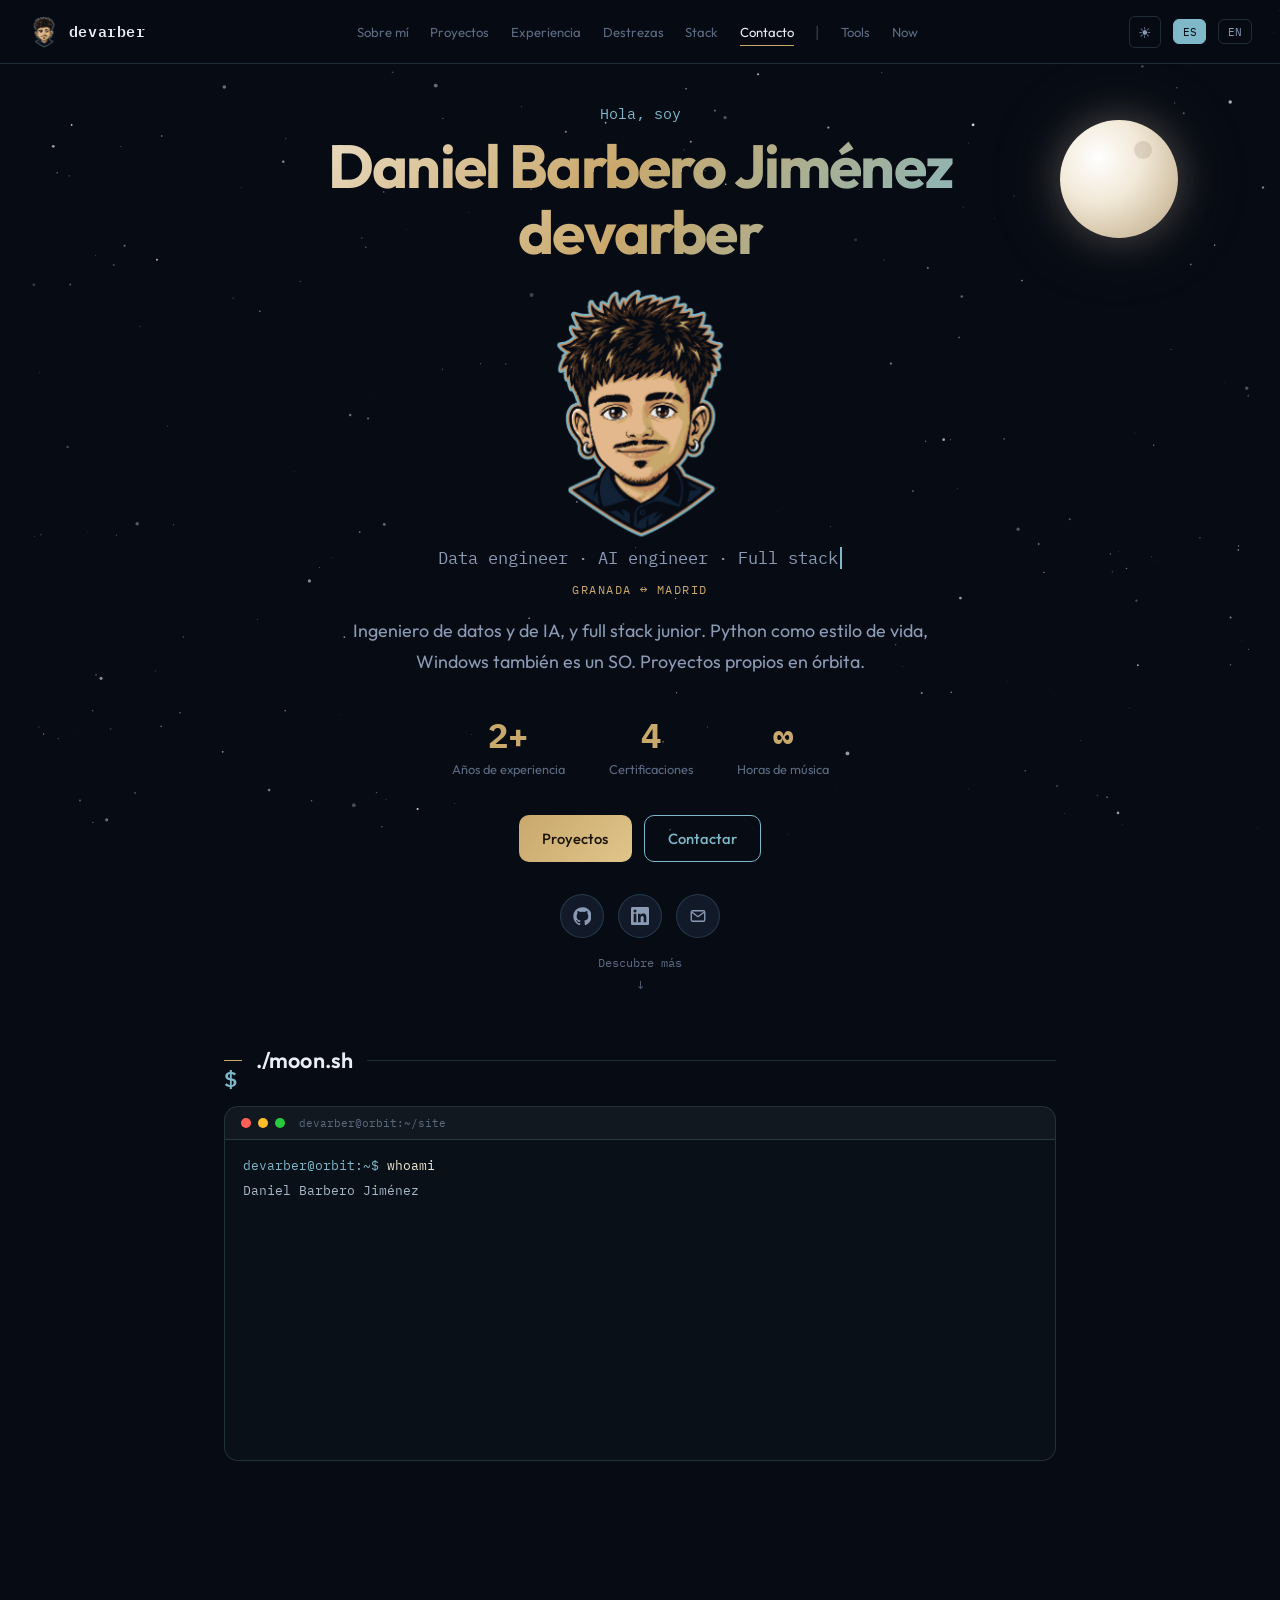
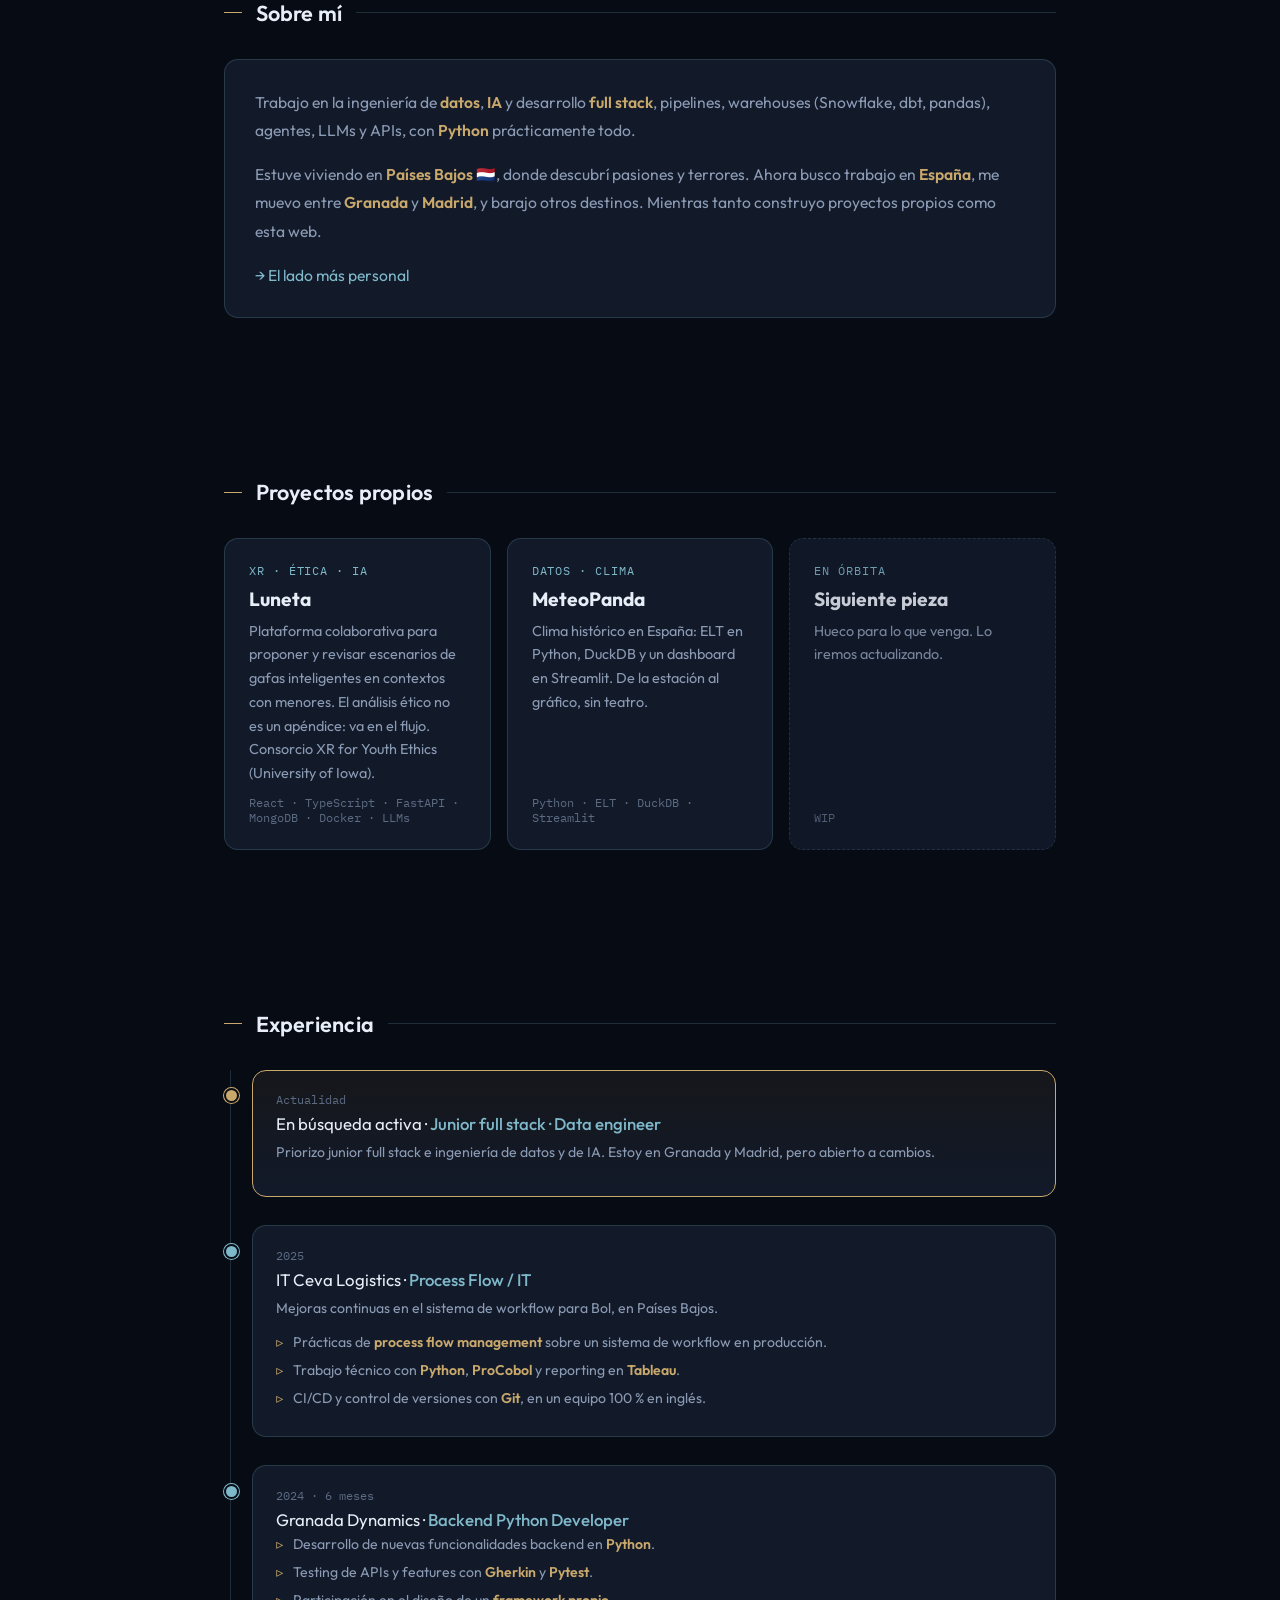
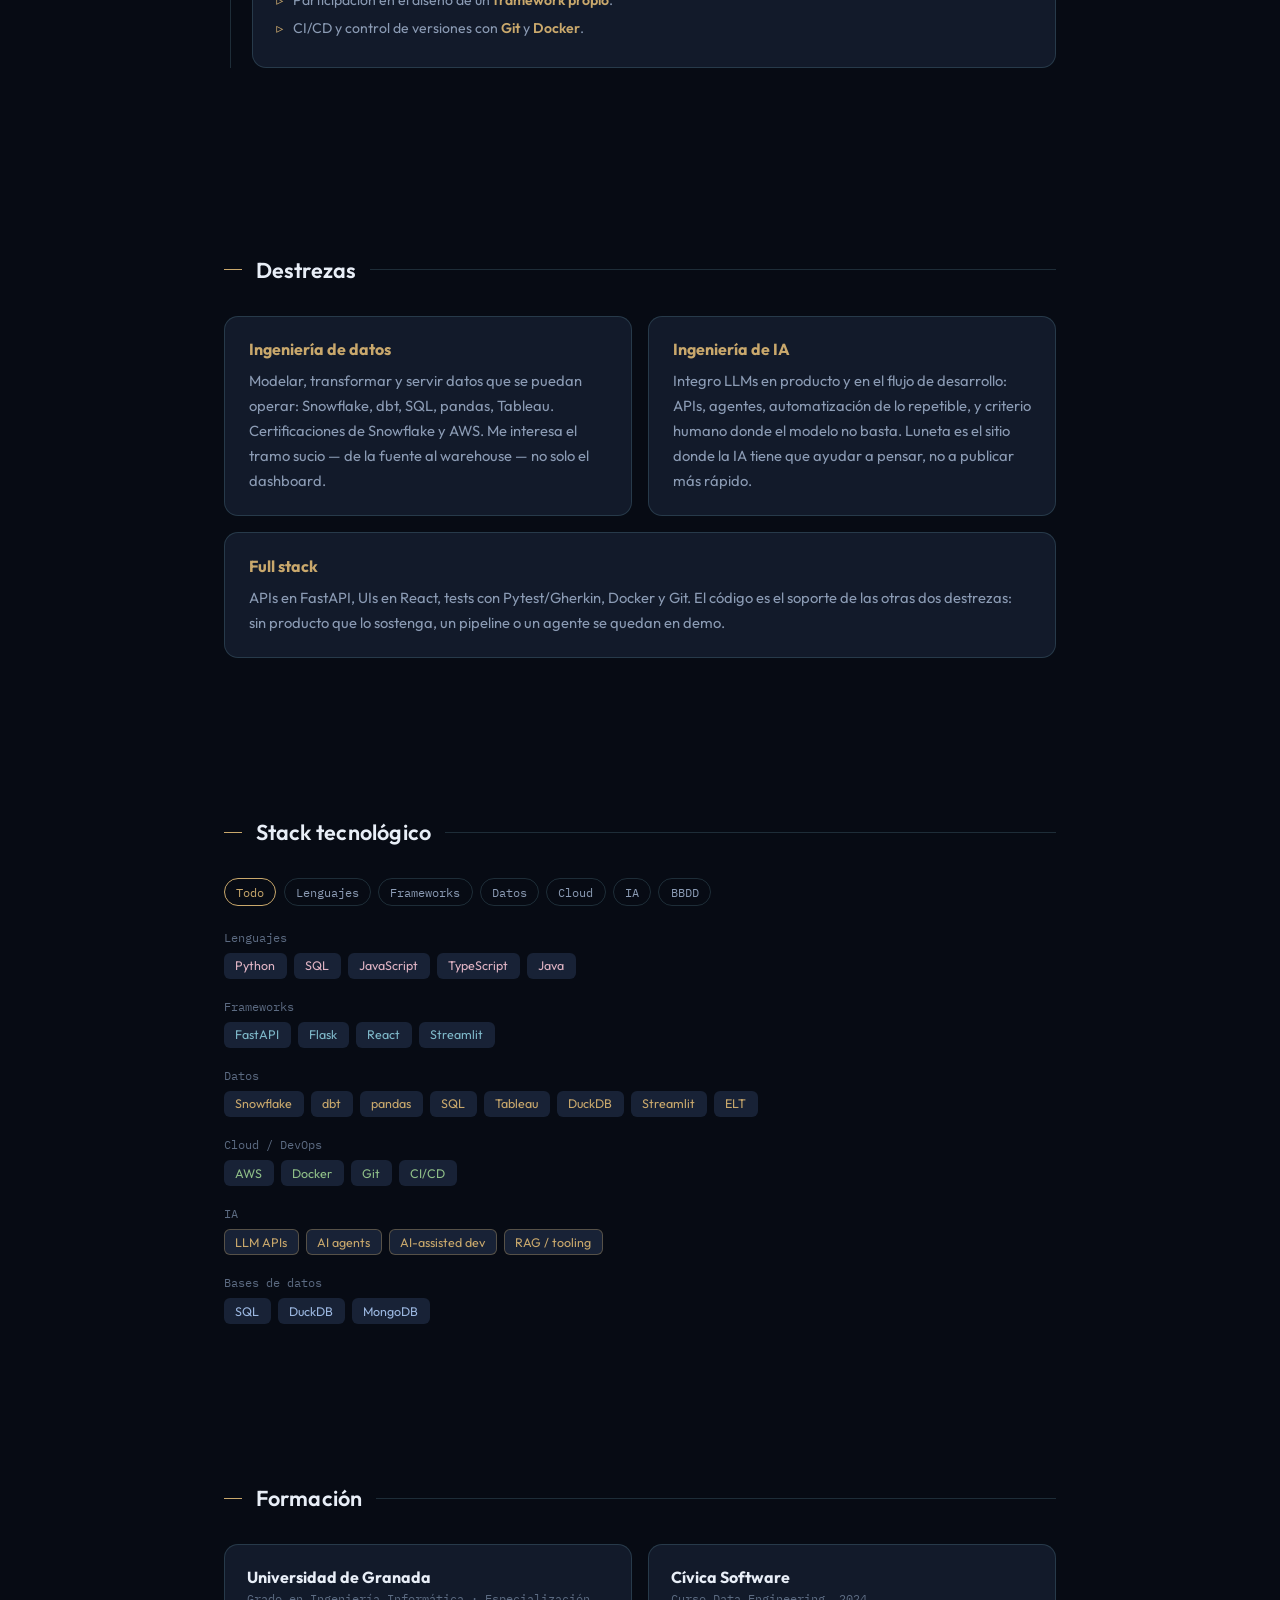
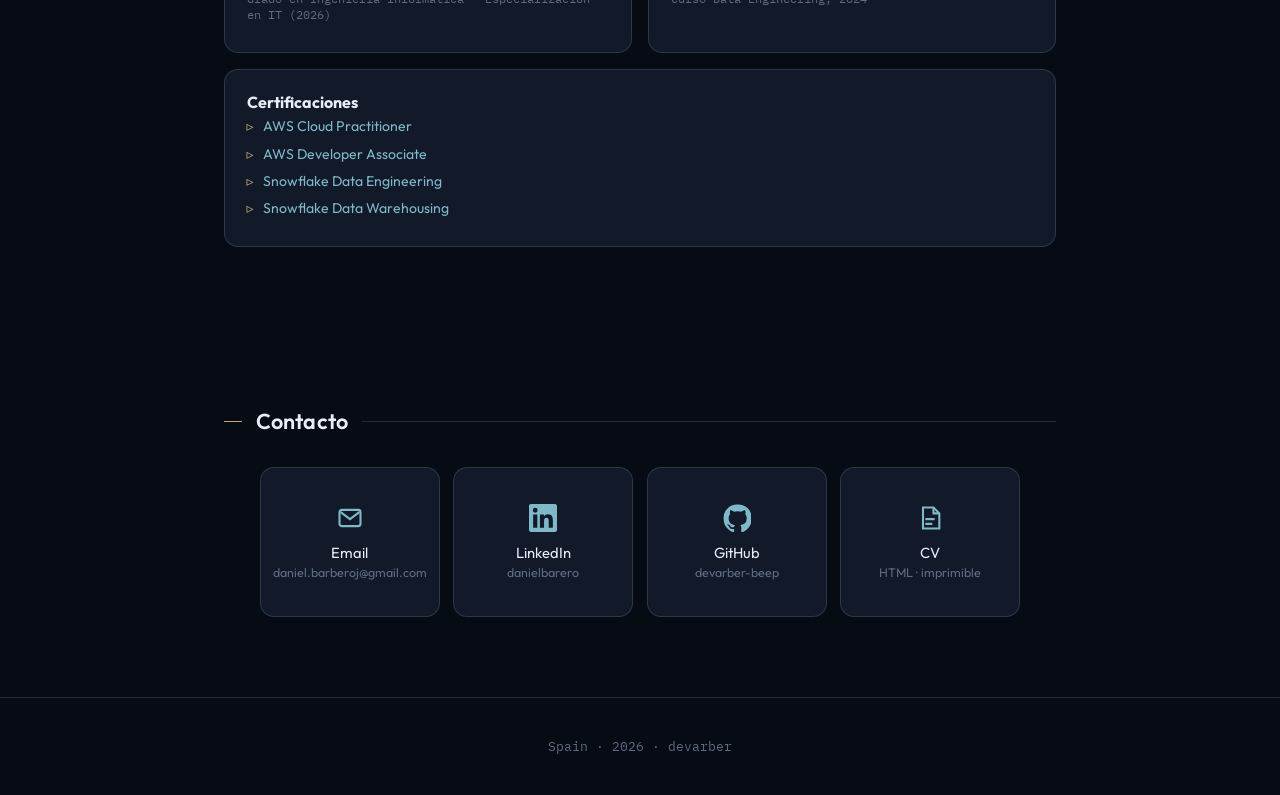
==== commit 65586b21: "Actualizacion de logo" ====
--- a/index.html
+++ b/index.html
@@ -10,7 +10,7 @@
     <meta property="og:type" content="website">
     <meta property="og:url" content="https://devarber.dev">
     <link rel="canonical" href="https://devarber.dev">
-    <link rel="icon" type="image/png" href="/assets/img/favicon.png?v=2">
+    <link rel="icon" type="image/png" href="/assets/img/favicon.png?v=4">
     <link rel="preconnect" href="https://fonts.googleapis.com">
     <link rel="preconnect" href="https://fonts.gstatic.com" crossorigin>
     <link href="https://fonts.googleapis.com/css2?family=IBM+Plex+Mono:wght@400;500;600&family=Outfit:wght@400;500;600;700&display=swap" rel="stylesheet">
@@ -74,7 +74,7 @@
                 <p class="hero-name handle" id="heroHandle">devarber</p>
             </div>
             <div class="hero-avatar">
-                <img src="/assets/img/avatar.png" alt="devarber" width="168" height="168">
+                <img src="/assets/img/avatar.png" alt="devarber" width="260" height="260">
             </div>
             <h2 class="hero-title"><span id="tw-text"></span><span class="cursor"></span></h2>
             <p class="hero-loc" data-i18n="loc">Granada ↔ Madrid</p>
--- a/assets/css/main.css
+++ b/assets/css/main.css
@@ -256,8 +256,8 @@
     margin: 0 auto;
 }
 .hero-avatar {
-    width: 168px;
-    height: 168px;
+    width: 260px;
+    height: 260px;
     margin: 0.7rem auto 0.25rem;
     padding: 0;
     background: transparent;
@@ -1039,7 +1039,7 @@
     .edu-grid, .now-grid, .diff-grid, .craft-grid, .projects-grid { grid-template-columns: 1fr; }
     .sky-moon { right: 1.2rem; width: 72px; height: 72px; top: 5.5rem; }
     .hero-content { margin-left: 0; padding-right: 0; }
-    .hero-avatar { width: 128px; height: 128px; margin: 0.5rem auto 0.1rem; padding: 0; }
+    .hero-avatar { width: 190px; height: 190px; margin: 0.5rem auto 0.1rem; padding: 0; }
     .scroll-down { margin-left: 0; align-items: center; }
     .hero-stats { gap: 1.4rem; }
     .orbit-badge { right: 1.2rem; bottom: 4.2rem; }
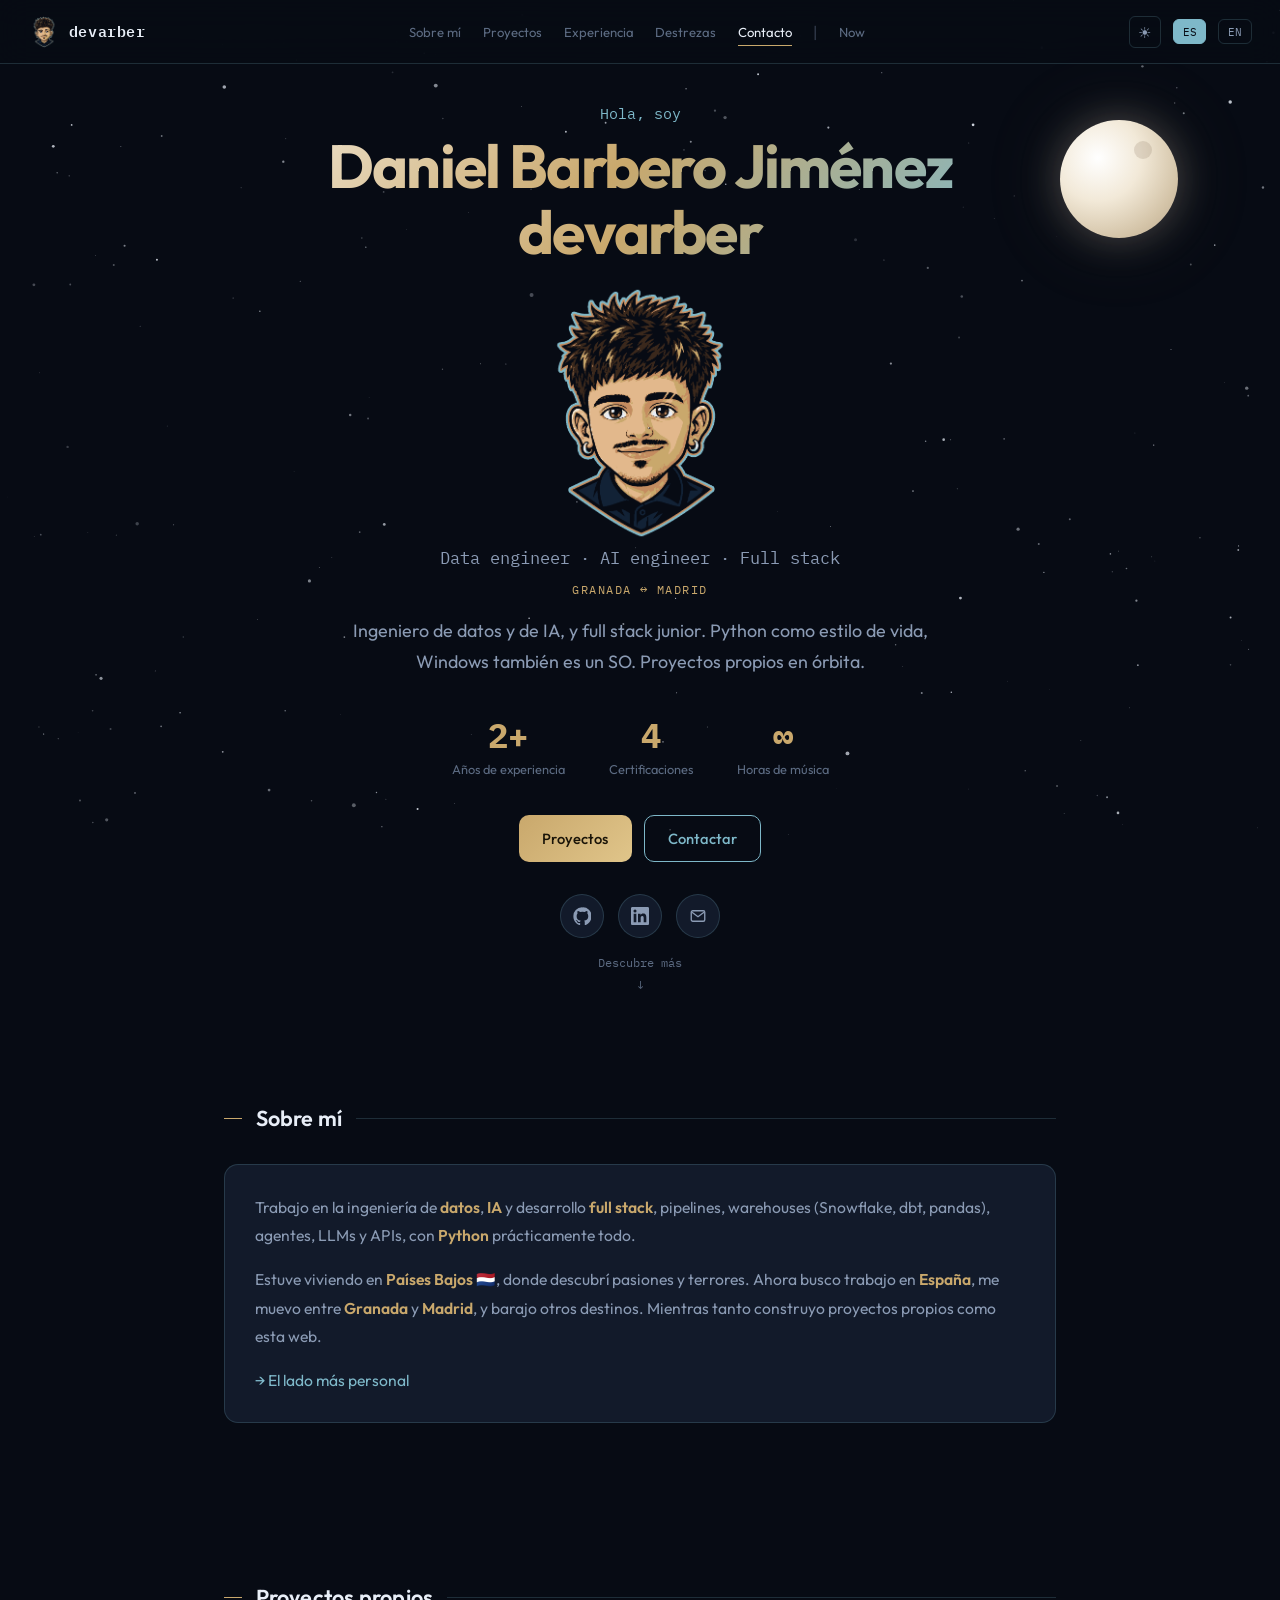
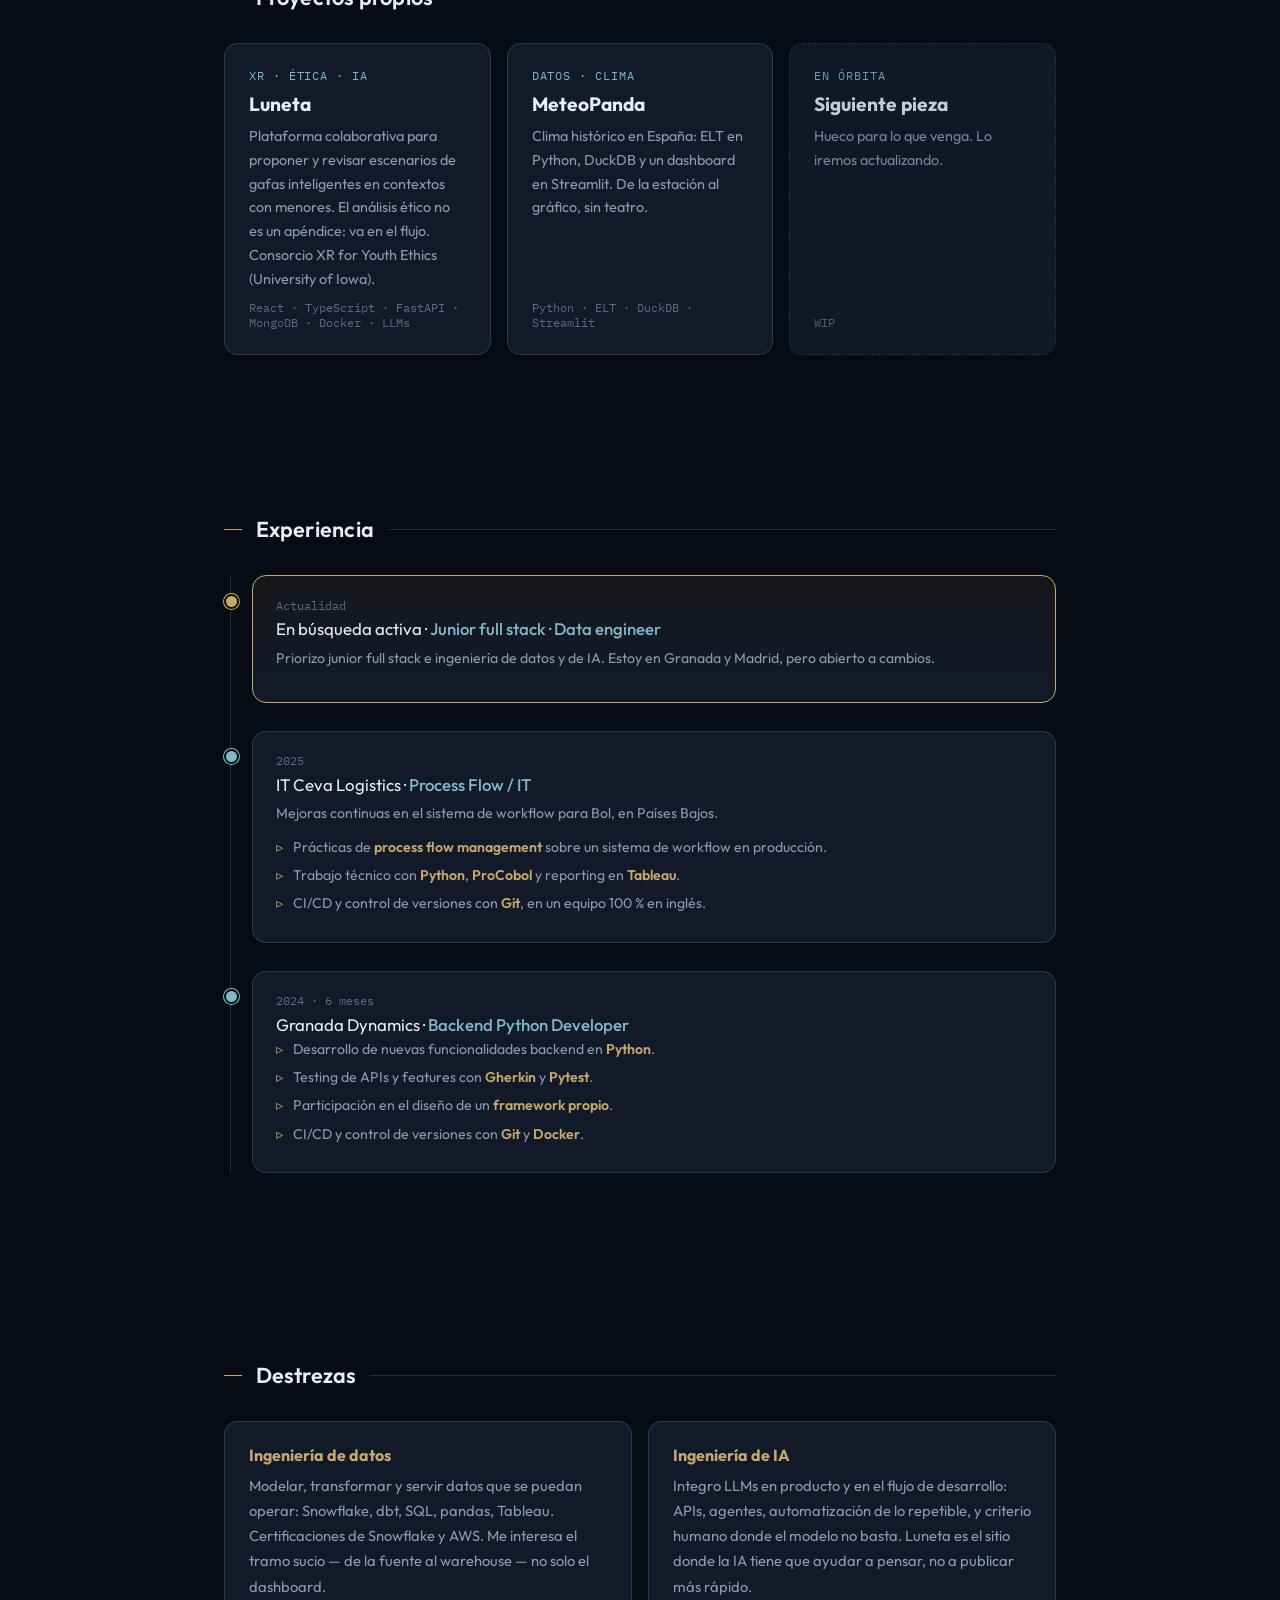
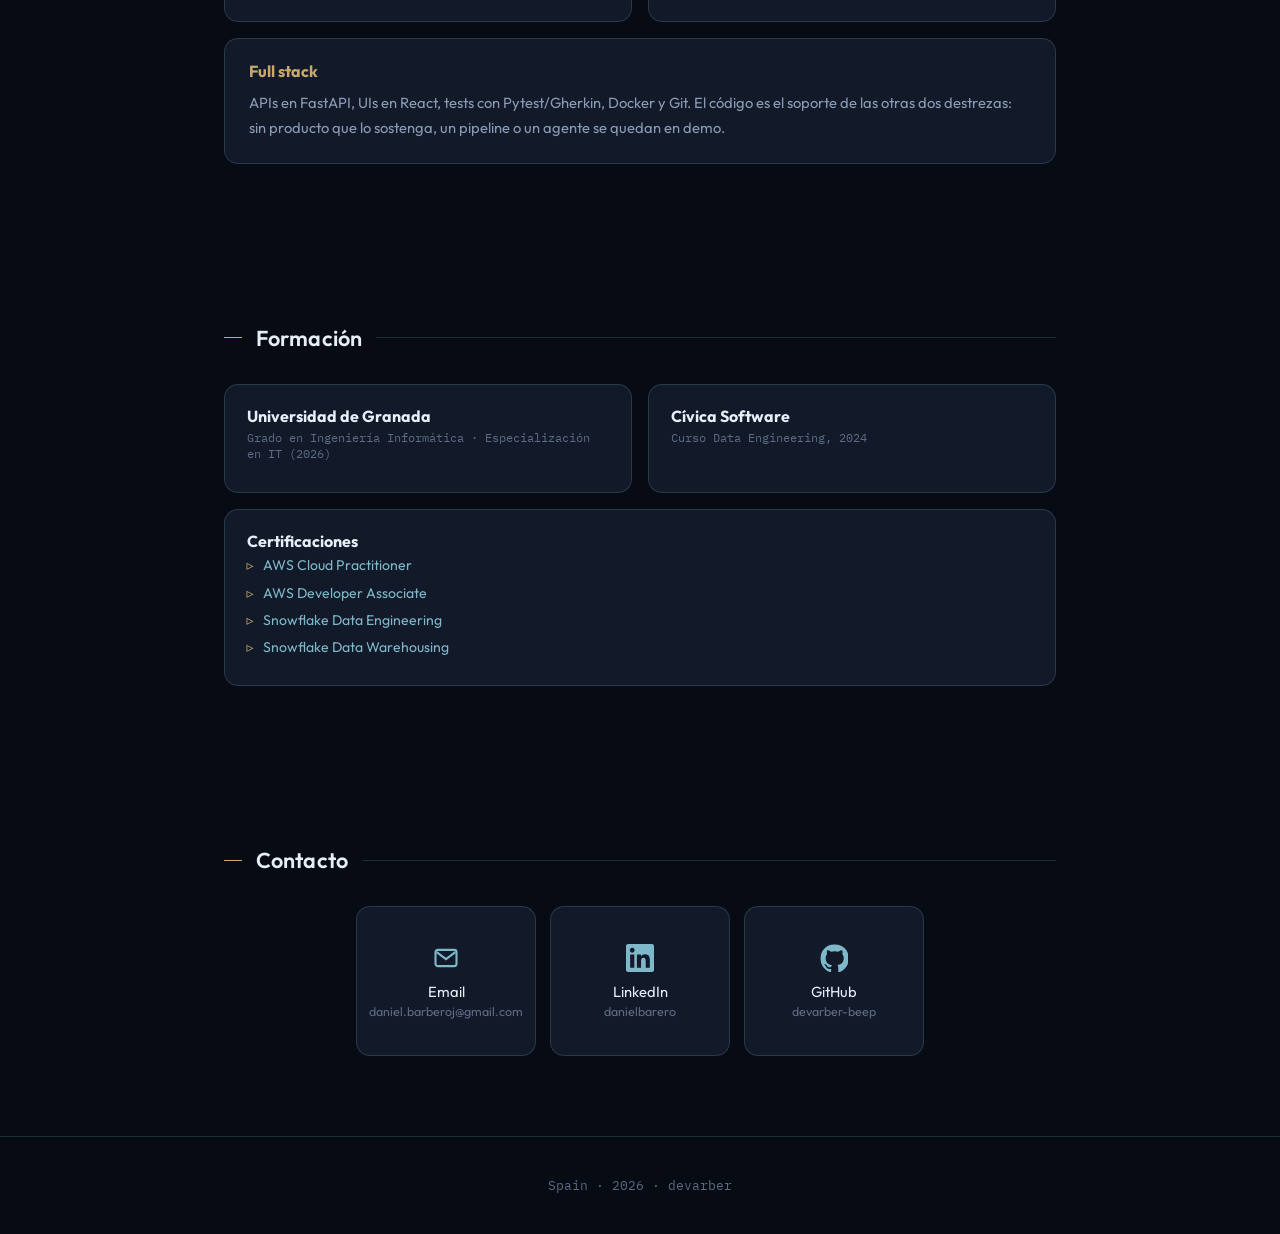
==== commit 72fd6667: "Ocultacion previa  actualizacion" ====
--- a/index.html
+++ b/index.html
@@ -52,10 +52,8 @@
             <a href="#projects" data-i18n="nav_projects">Proyectos</a>
             <a href="#experience" data-i18n="nav_exp">Experiencia</a>
             <a href="#firma" data-i18n="nav_firma">Destrezas</a>
-            <a href="#stack" data-i18n="nav_stack">Stack</a>
             <a href="#contact" data-i18n="nav_contact">Contacto</a>
             <span class="nav-sep">|</span>
-            <a href="/pages/tools/" data-i18n="nav_tools">Tools</a>
             <a href="/pages/now/" data-i18n="nav_now">Now</a>
         </div>
         <div class="nav-right">
@@ -76,12 +74,12 @@
             <div class="hero-avatar">
                 <img src="/assets/img/avatar.png" alt="devarber" width="260" height="260">
             </div>
-            <h2 class="hero-title"><span id="tw-text"></span><span class="cursor"></span></h2>
+            <h2 class="hero-title" id="tw-text" data-i18n="title">Data engineer · AI engineer · Full stack</h2>
             <p class="hero-loc" data-i18n="loc">Granada ↔ Madrid</p>
             <p class="hero-desc" data-i18n="desc">Ingeniero de datos y de IA, y full stack junior. Python como estilo de vida, Windows también es un SO. Proyectos propios en órbita.</p>
             <div class="hero-stats">
                 <div class="hero-stat">
-                    <div class="hero-stat-num" id="expYears" data-from="2024">0+</div>
+                    <div class="hero-stat-num" id="expYears" data-from="2024">2+</div>
                     <div class="hero-stat-label" data-i18n="stat_exp">Años de experiencia</div>
                 </div>
                 <div class="hero-stat">
@@ -109,22 +107,9 @@
                 </a>
             </div>
         </div>
-        <div class="scroll-down" onclick="document.getElementById('terminal').scrollIntoView({behavior:'smooth'})">
+        <div class="scroll-down" onclick="document.getElementById('about').scrollIntoView({behavior:'smooth'})">
             <span data-i18n="scroll">Descubre más</span>
             <span class="chevron">↓</span>
-        </div>
-    </section>
-
-    <section id="terminal" class="section terminal-section">
-        <h2 class="section-title terminal-label"><span data-i18n="terminal_title">./moon.sh</span></h2>
-        <div class="terminal-window">
-            <div class="term-bar">
-                <span class="term-dot red"></span>
-                <span class="term-dot yellow"></span>
-                <span class="term-dot green"></span>
-                <span class="term-title">devarber@orbit:~/site</span>
-            </div>
-            <div class="term-body" id="termBody"></div>
         </div>
     </section>
 
@@ -214,79 +199,6 @@
         </div>
     </section>
 
-    <section id="stack" class="section">
-        <h2 class="section-title"><span class="title-text" data-i18n="stack_title">Stack tecnológico</span></h2>
-        <div class="stack-filters" id="stackFilters">
-            <button type="button" class="active" data-filter="all" data-i18n="filter_all">Todo</button>
-            <button type="button" data-filter="langs" data-i18n="filter_langs">Lenguajes</button>
-            <button type="button" data-filter="frameworks" data-i18n="filter_frameworks">Frameworks</button>
-            <button type="button" data-filter="data" data-i18n="filter_data">Datos</button>
-            <button type="button" data-filter="cloud" data-i18n="filter_cloud">Cloud</button>
-            <button type="button" data-filter="ia" data-i18n="filter_ia">IA</button>
-            <button type="button" data-filter="dbs" data-i18n="filter_dbs">BBDD</button>
-        </div>
-        <div class="stack-grid" id="stackGrid">
-            <div data-cat="langs">
-                <div class="stack-cat-title" data-i18n="cat_langs">Lenguajes</div>
-                <div class="stack-badges">
-                    <span class="badge badge-lang">Python</span>
-                    <span class="badge badge-lang">SQL</span>
-                    <span class="badge badge-lang">JavaScript</span>
-                    <span class="badge badge-lang">TypeScript</span>
-                    <span class="badge badge-lang">Java</span>
-                </div>
-            </div>
-            <div data-cat="frameworks">
-                <div class="stack-cat-title" data-i18n="cat_frameworks">Frameworks</div>
-                <div class="stack-badges">
-                    <span class="badge badge-fw">FastAPI</span>
-                    <span class="badge badge-fw">Flask</span>
-                    <span class="badge badge-fw">React</span>
-                    <span class="badge badge-fw">Streamlit</span>
-                </div>
-            </div>
-            <div data-cat="data">
-                <div class="stack-cat-title" data-i18n="cat_data">Datos</div>
-                <div class="stack-badges">
-                    <span class="badge badge-data">Snowflake</span>
-                    <span class="badge badge-data">dbt</span>
-                    <span class="badge badge-data">pandas</span>
-                    <span class="badge badge-data">SQL</span>
-                    <span class="badge badge-data">Tableau</span>
-                    <span class="badge badge-data">DuckDB</span>
-                    <span class="badge badge-data">Streamlit</span>
-                    <span class="badge badge-data">ELT</span>
-                </div>
-            </div>
-            <div data-cat="cloud">
-                <div class="stack-cat-title" data-i18n="cat_cloud">Cloud / DevOps</div>
-                <div class="stack-badges">
-                    <span class="badge badge-cloud">AWS</span>
-                    <span class="badge badge-cloud">Docker</span>
-                    <span class="badge badge-cloud">Git</span>
-                    <span class="badge badge-cloud">CI/CD</span>
-                </div>
-            </div>
-            <div data-cat="ia">
-                <div class="stack-cat-title" data-i18n="cat_ia">IA</div>
-                <div class="stack-badges">
-                    <span class="badge badge-ai">LLM APIs</span>
-                    <span class="badge badge-ai">AI agents</span>
-                    <span class="badge badge-ai">AI-assisted dev</span>
-                    <span class="badge badge-ai">RAG / tooling</span>
-                </div>
-            </div>
-            <div data-cat="dbs">
-                <div class="stack-cat-title" data-i18n="cat_dbs">Bases de datos</div>
-                <div class="stack-badges">
-                    <span class="badge badge-db">SQL</span>
-                    <span class="badge badge-db">DuckDB</span>
-                    <span class="badge badge-db">MongoDB</span>
-                </div>
-            </div>
-        </div>
-    </section>
-
     <section id="education" class="section">
         <h2 class="section-title"><span class="title-text" data-i18n="edu_title">Formación</span></h2>
         <div class="edu-grid">
@@ -336,25 +248,12 @@
                 <span class="label">GitHub</span>
                 <span class="value">devarber-beep</span>
             </a>
-            <a class="contact-card" href="/cv.html" target="_blank">
-                <svg class="icon" viewBox="0 0 24 24" fill="none" stroke="currentColor" stroke-width="1.8"><path d="M6 3h9l5 5v13H6z"/><path d="M15 3v5h5"/><path d="M8 13h8M8 17h6"/></svg>
-                <span class="label" data-i18n="cv_label">CV</span>
-                <span class="value" data-i18n="cv_value">HTML · imprimible</span>
-            </a>
         </div>
     </section>
 
     <footer class="footer">
         <p data-i18n="footer_built">Spain · 2026 · devarber</p>
     </footer>
-
-    <div id="musicDock" class="music-dock" hidden>
-        <div class="music-bar">
-            <span>Lithe, Don Toliver — Cannonball</span>
-            <button type="button" class="music-close" id="musicClose" aria-label="Cerrar">×</button>
-        </div>
-        <iframe id="musicFrame" title="Lithe, Don Toliver — Cannonball" data-src="https://open.spotify.com/embed/track/1FArbfTMXgDECU9zG3iY1X?utm_source=generator&theme=0" allow="autoplay; clipboard-write; encrypted-media; fullscreen; picture-in-picture" loading="lazy"></iframe>
-    </div>
 
     <script src="/assets/js/i18n.js"></script>
     <script src="/assets/js/sky.js"></script>
--- a/assets/css/main.css
+++ b/assets/css/main.css
@@ -227,14 +227,11 @@
     background: var(--line);
 }
 .section-title.terminal-label::before { content: "$"; font-family: var(--font-mono); color: var(--star); }
-.reveal { opacity: 0; transform: translateY(24px); transition: 0.65s ease; }
+.reveal { opacity: 1; transform: none; }
 .reveal.visible { opacity: 1; transform: none; }
 .title-text {
     display: inline-block;
-    clip-path: inset(0 100% 0 0);
-    transition: clip-path 0.9s cubic-bezier(0.65, 0, 0.35, 1);
-}
-.reveal.visible .title-text { clip-path: inset(0 0 0 0); }
+}
 
 .hero-section {
     min-height: 92vh;
@@ -261,8 +258,6 @@
     margin: 0.7rem auto 0.25rem;
     padding: 0;
     background: transparent;
-    opacity: 0;
-    animation: fadeInUp 0.8s ease 0.28s forwards;
 }
 .hero-avatar img {
     width: 100%;
@@ -283,8 +278,6 @@
     font-size: 0.92rem;
     color: var(--star);
     margin-bottom: 0.65rem;
-    opacity: 0;
-    animation: fadeInUp 0.8s ease forwards;
 }
 .hero-names {
     margin-bottom: 0.45rem;
@@ -299,12 +292,9 @@
     -webkit-background-clip: text;
     background-clip: text;
     -webkit-text-fill-color: transparent;
-    opacity: 0;
-    animation: fadeInUp 0.8s ease 0.15s forwards;
     user-select: none;
 }
 .hero-name.handle {
-    animation-delay: 0.22s;
     cursor: pointer;
 }
 .hero-title {
@@ -313,16 +303,8 @@
     font-weight: 400;
     min-height: 1.6em;
     margin-bottom: 0.45rem;
-    opacity: 0;
-    animation: fadeInUp 0.8s ease 0.3s forwards;
-    font-family: var(--font-mono);
-}
-.hero-title .cursor {
-    border-right: 2px solid var(--star);
-    margin-left: 2px;
-    animation: blink 0.85s infinite;
-}
-.hero-title .cursor.typing { animation: none; }
+    font-family: var(--font-mono);
+}
 .hero-loc {
     font-family: var(--font-mono);
     font-size: 0.78rem;
@@ -330,8 +312,6 @@
     text-transform: uppercase;
     color: var(--gold);
     margin: 0 0 1.1rem;
-    opacity: 0;
-    animation: fadeInUp 0.8s ease 0.38s forwards;
 }
 .hero-desc {
     font-size: 1.12rem;
@@ -339,16 +319,12 @@
     color: var(--muted);
     max-width: 640px;
     margin: 0 auto 2.25rem;
-    opacity: 0;
-    animation: fadeInUp 0.8s ease 0.45s forwards;
 }
 .hero-stats {
     display: flex;
     justify-content: center;
     gap: 2.75rem;
     margin-bottom: 2.4rem;
-    opacity: 0;
-    animation: fadeInUp 0.8s ease 0.55s forwards;
     flex-wrap: wrap;
 }
 .hero-stat-num {
@@ -364,8 +340,6 @@
     justify-content: center;
     flex-wrap: wrap;
     margin-bottom: 2rem;
-    opacity: 0;
-    animation: fadeInUp 0.8s ease 0.65s forwards;
 }
 .btn {
     padding: 0.8rem 1.45rem;
@@ -395,8 +369,6 @@
     display: flex;
     gap: 0.85rem;
     justify-content: center;
-    opacity: 0;
-    animation: fadeInUp 0.8s ease 0.8s forwards;
 }
 .hero-social a {
     width: 44px; height: 44px;
@@ -422,11 +394,8 @@
     font-family: var(--font-mono);
     cursor: pointer;
     padding: 1rem 0 2rem;
-    opacity: 0;
-    animation: fadeInUp 0.8s ease 1s forwards;
 }
 .scroll-down:hover { color: var(--gold); }
-.scroll-down .chevron { animation: bounceArrow 1.6s infinite; }
 
 .card, .about-content, .timeline-content, .firma-box, .edu-card, .contact-card, .tool-card, .now-card {
     background: var(--bg-elev);
@@ -450,11 +419,7 @@
 .timeline-item {
     position: relative;
     margin-bottom: 1.75rem;
-    opacity: 0;
-    transform: translateX(-16px);
-    transition: 0.55s ease;
-}
-.timeline-item.visible { opacity: 1; transform: none; }
+}
 .timeline-item::before {
     content: "";
     position: absolute;
@@ -789,7 +754,6 @@
     width: 6px; height: 6px;
     border-radius: 50%;
     background: var(--gold);
-    animation: pulseDot 2s infinite;
 }
 
 .egg-btn {
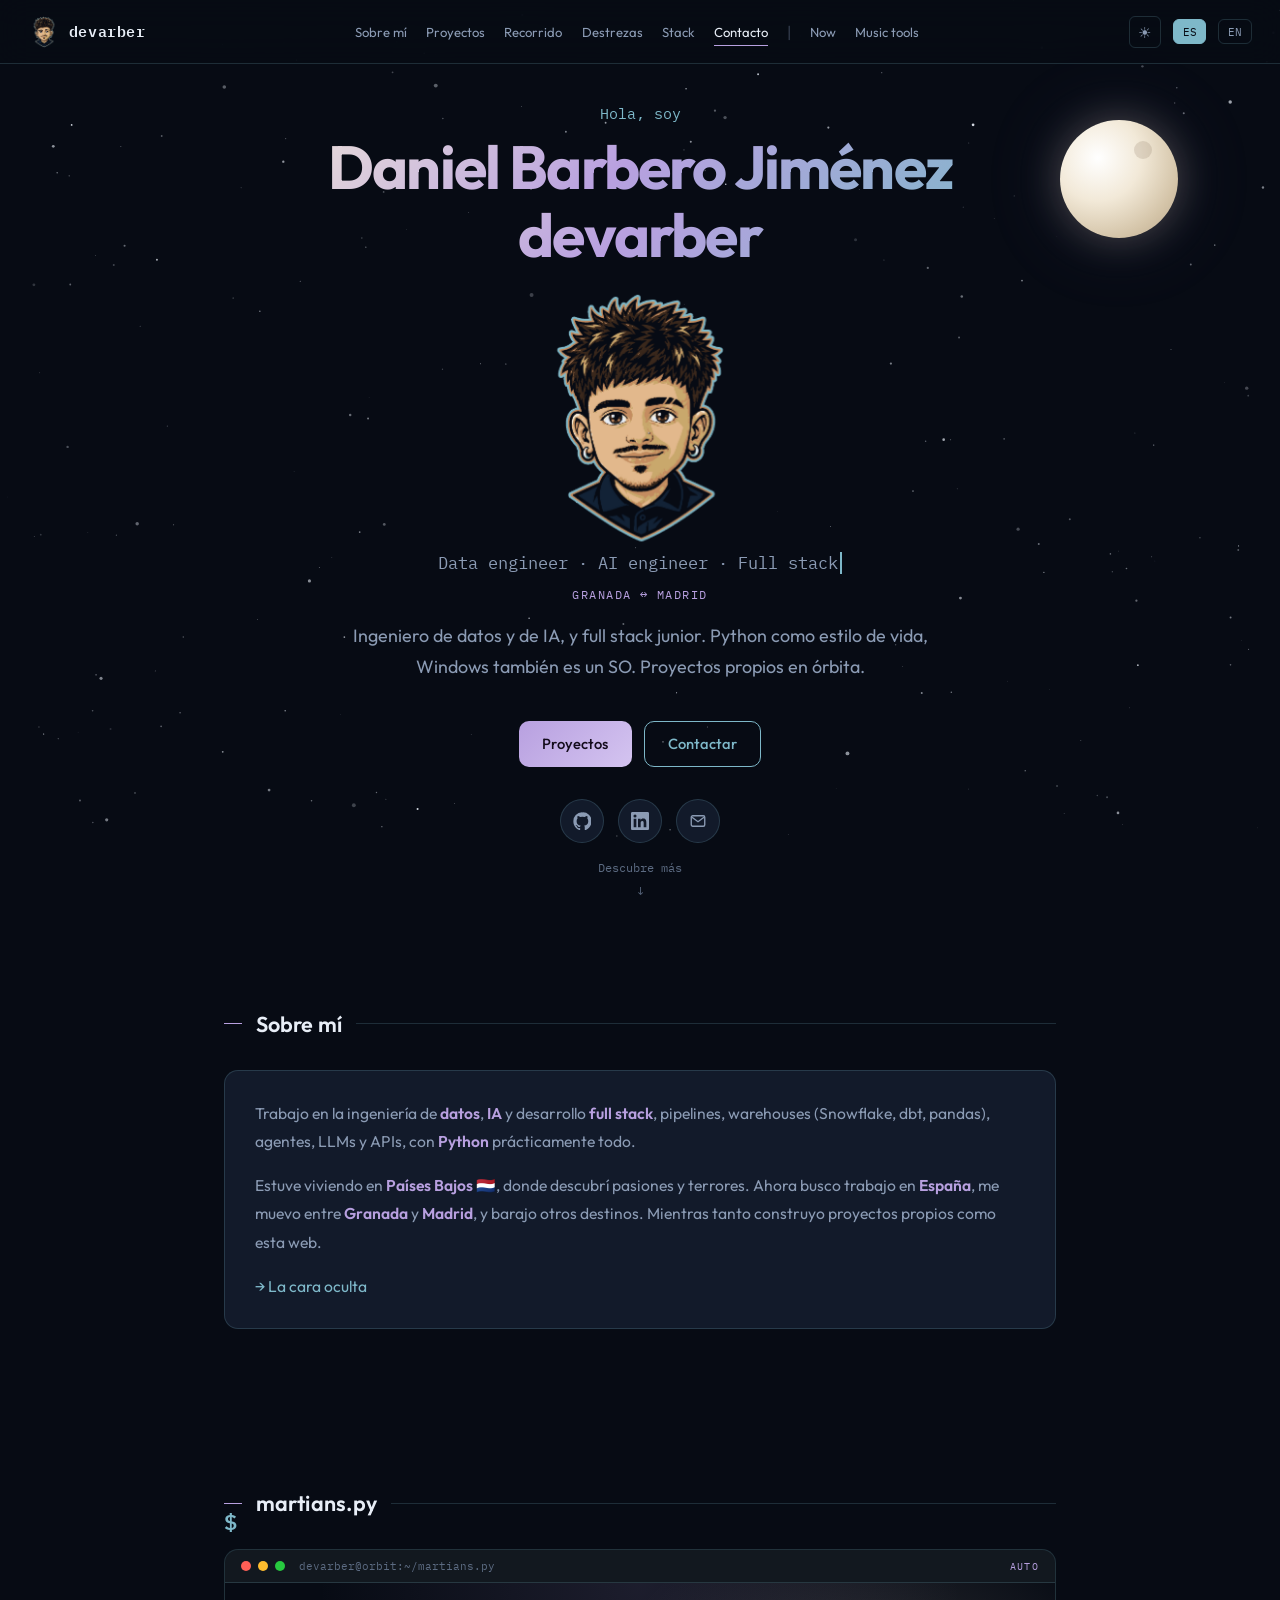
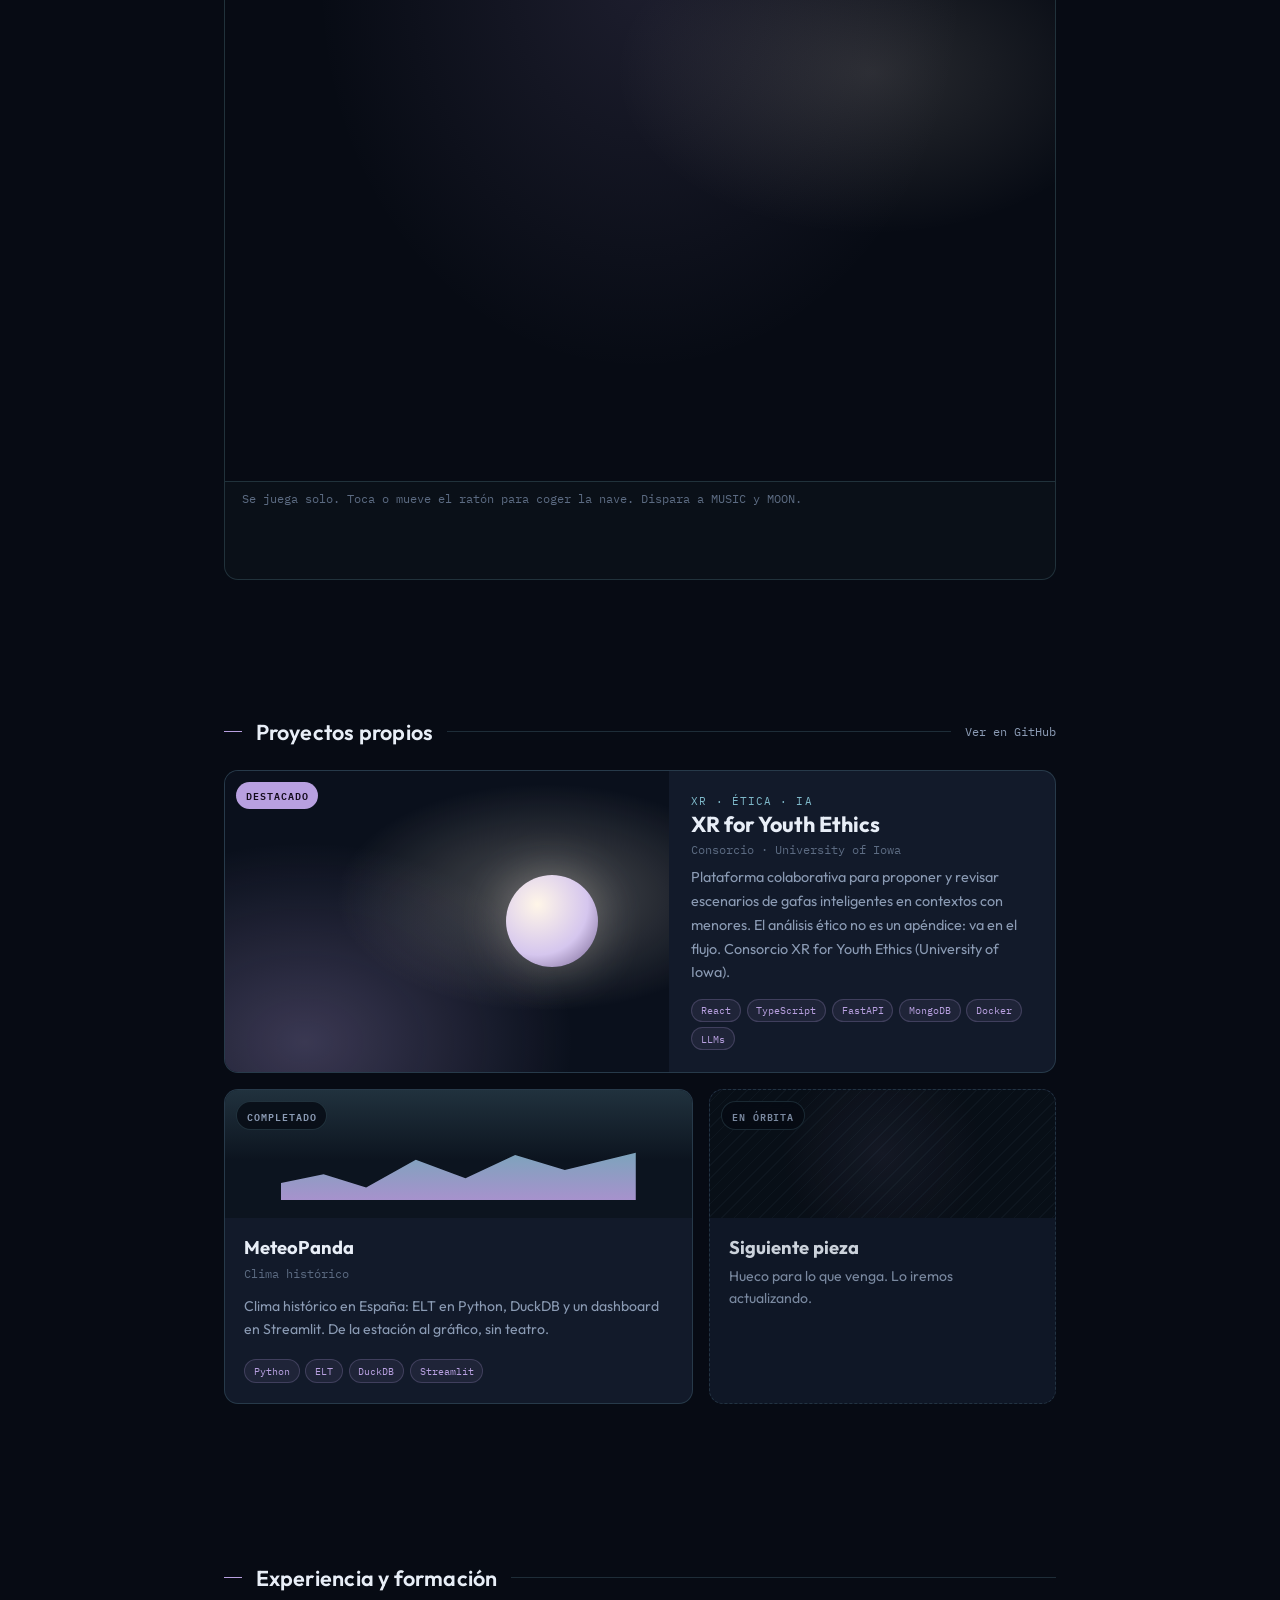
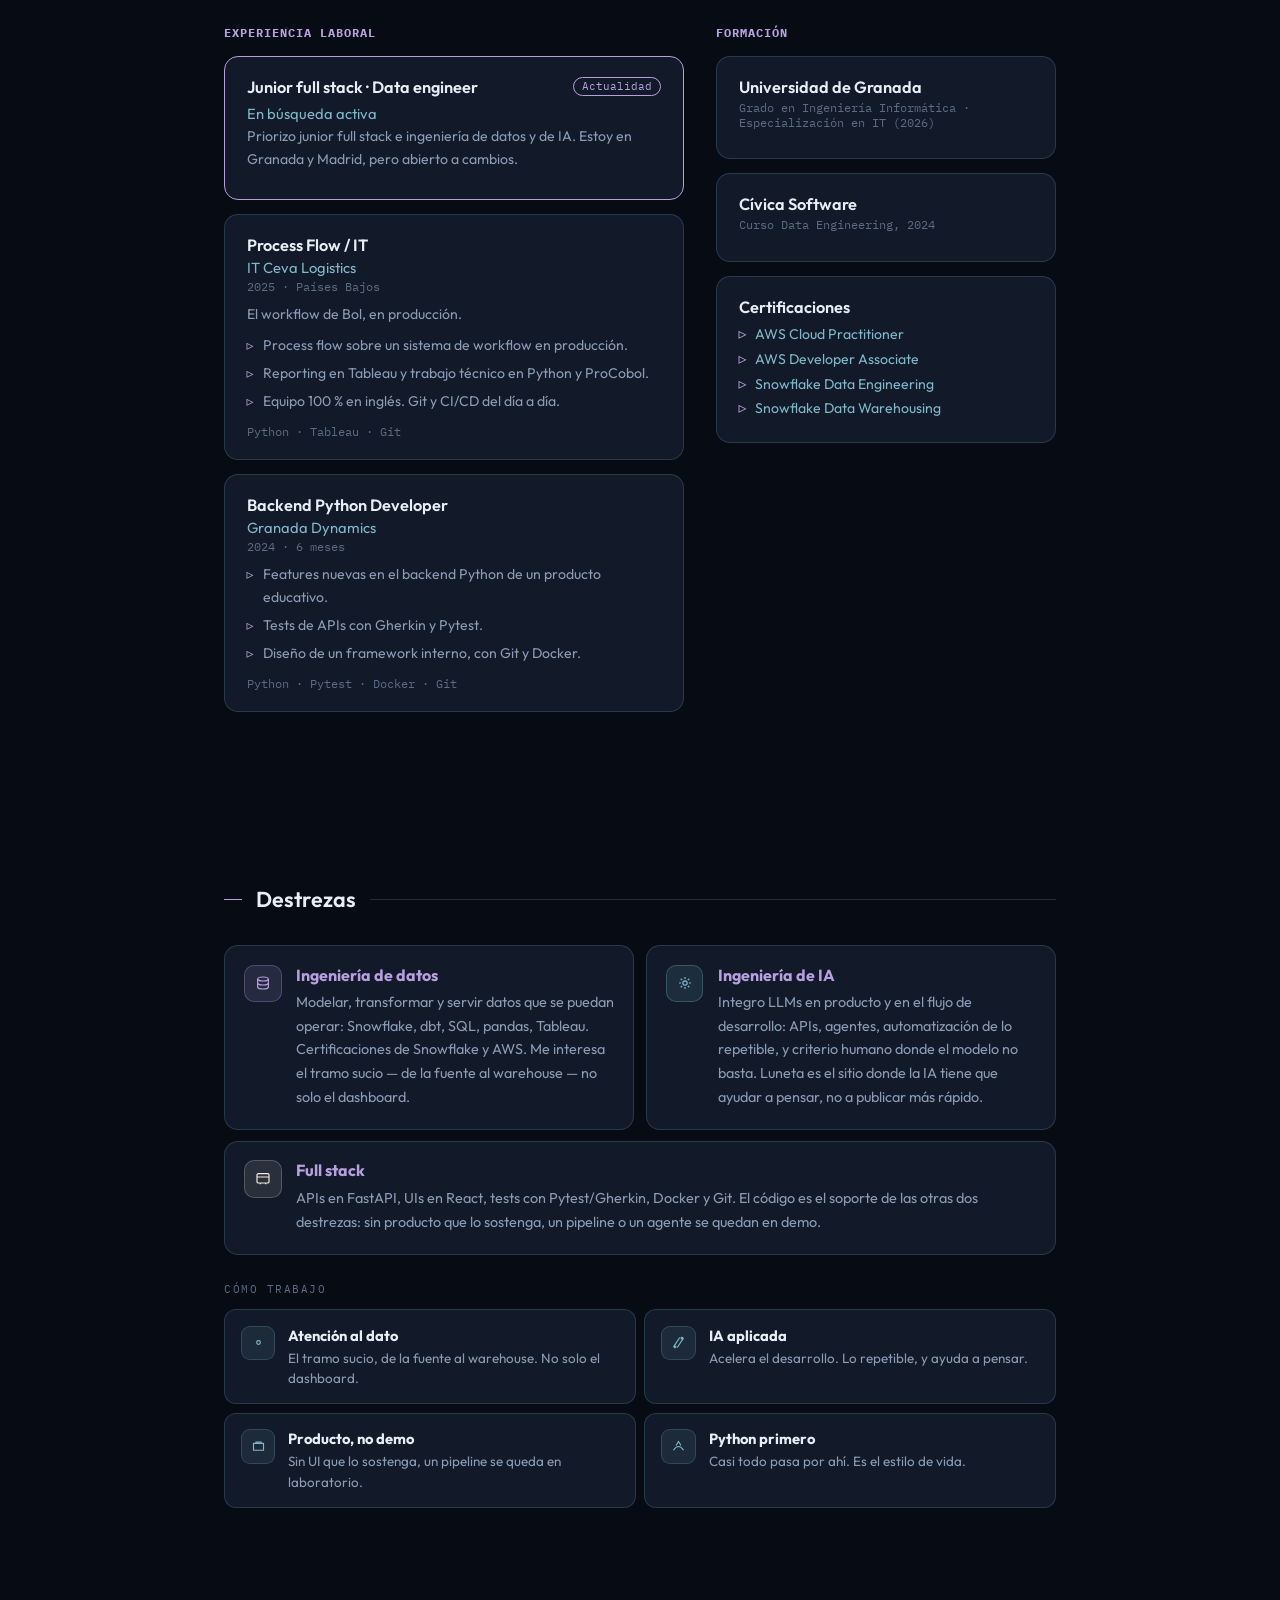
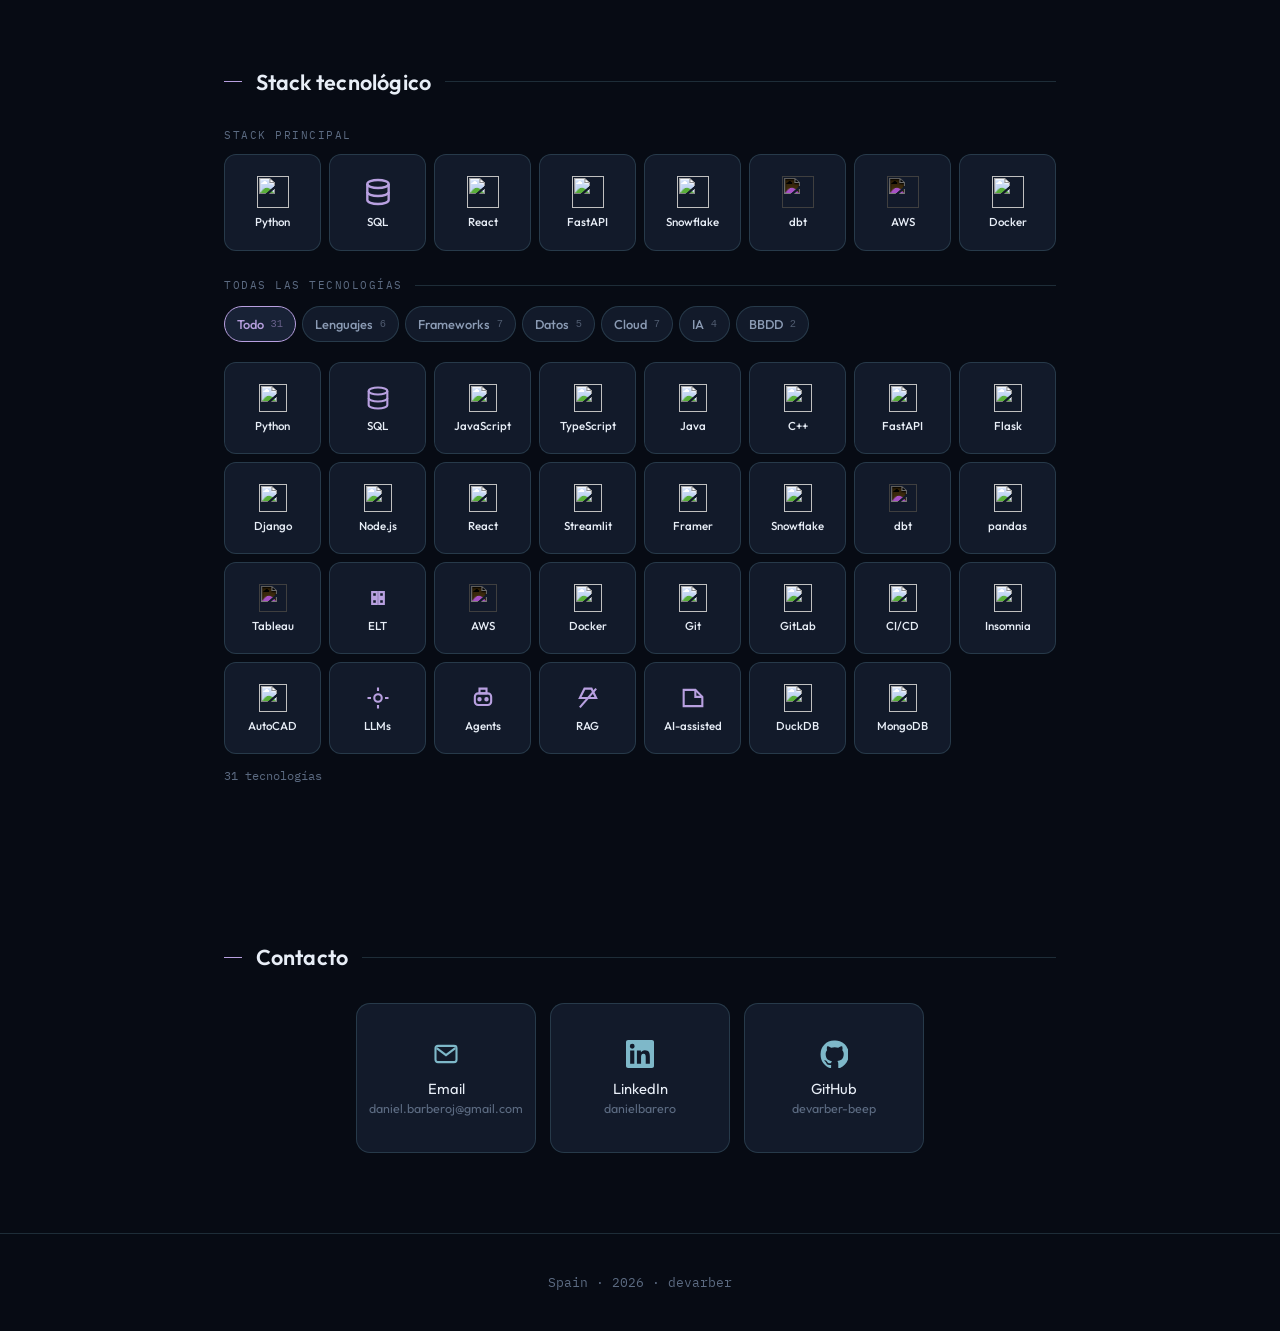
==== commit e219f288: "Actualizacion V2" ====
--- a/index.html
+++ b/index.html
@@ -33,6 +33,7 @@
 </head>
 <body>
     <canvas id="skyCanvas"></canvas>
+    <div id="cursorHalo" class="cursor-halo" aria-hidden="true"></div>
     <div class="sky-moon" id="skyMoon" role="button" tabindex="0" title="Doble clic" aria-label="Luna — doble clic"></div>
     <div id="scroll-progress"></div>
     <button id="back-to-top" aria-label="Volver arriba">↑</button>
@@ -50,11 +51,13 @@
         <div class="nav-links" id="navLinks">
             <a href="#about" data-i18n="nav_about">Sobre mí</a>
             <a href="#projects" data-i18n="nav_projects">Proyectos</a>
-            <a href="#experience" data-i18n="nav_exp">Experiencia</a>
+            <a href="#experience" data-i18n="nav_exp">Recorrido</a>
             <a href="#firma" data-i18n="nav_firma">Destrezas</a>
+            <a href="#stack" data-i18n="nav_stack">Stack</a>
             <a href="#contact" data-i18n="nav_contact">Contacto</a>
             <span class="nav-sep">|</span>
             <a href="/pages/now/" data-i18n="nav_now">Now</a>
+            <a href="/pages/tools/" data-i18n="nav_tools">Music tools</a>
         </div>
         <div class="nav-right">
             <button class="theme-btn" id="themeToggle" aria-label="Tema">☀</button>
@@ -71,26 +74,36 @@
                 <h1 class="hero-name">Daniel Barbero Jiménez</h1>
                 <p class="hero-name handle" id="heroHandle">devarber</p>
             </div>
-            <div class="hero-avatar">
-                <img src="/assets/img/avatar.png" alt="devarber" width="260" height="260">
-            </div>
-            <h2 class="hero-title" id="tw-text" data-i18n="title">Data engineer · AI engineer · Full stack</h2>
+            <div class="hero-avatar-wrap" id="heroAvatarWrap">
+                <button type="button" class="hero-avatar" id="heroAvatarBtn" aria-expanded="false" aria-controls="heroPeek">
+                    <img src="/assets/img/avatar.png" alt="devarber" width="260" height="260">
+                    <span class="visually-hidden" data-i18n="peek_open">Ver datos</span>
+                </button>
+                <div class="hero-peek" id="heroPeek" role="dialog" aria-hidden="true">
+                    <button type="button" class="hero-peek-close" id="heroPeekClose">
+                        <span class="visually-hidden" data-i18n="peek_close">Cerrar</span>
+                        <span aria-hidden="true">×</span>
+                    </button>
+                    <div class="hero-peek-stats">
+                        <div class="hero-stat">
+                            <div class="hero-stat-num" id="expYears" data-from="2024">0+</div>
+                            <div class="hero-stat-label" data-i18n="stat_exp">Años de experiencia</div>
+                        </div>
+                        <div class="hero-stat">
+                            <div class="hero-stat-num">4</div>
+                            <div class="hero-stat-label" data-i18n="stat_certs">Certificaciones</div>
+                        </div>
+                        <div class="hero-stat">
+                            <div class="hero-stat-num">∞</div>
+                            <div class="hero-stat-label" data-i18n="stat_music">Horas de música</div>
+                        </div>
+                    </div>
+                </div>
+            </div>
+            <div class="hero-peek-overlay" id="heroPeekOverlay" hidden aria-hidden="true"></div>
+            <h2 class="hero-title"><span id="tw-text"></span><span class="cursor"></span></h2>
             <p class="hero-loc" data-i18n="loc">Granada ↔ Madrid</p>
             <p class="hero-desc" data-i18n="desc">Ingeniero de datos y de IA, y full stack junior. Python como estilo de vida, Windows también es un SO. Proyectos propios en órbita.</p>
-            <div class="hero-stats">
-                <div class="hero-stat">
-                    <div class="hero-stat-num" id="expYears" data-from="2024">2+</div>
-                    <div class="hero-stat-label" data-i18n="stat_exp">Años de experiencia</div>
-                </div>
-                <div class="hero-stat">
-                    <div class="hero-stat-num">4</div>
-                    <div class="hero-stat-label" data-i18n="stat_certs">Certificaciones</div>
-                </div>
-                <div class="hero-stat">
-                    <div class="hero-stat-num">∞</div>
-                    <div class="hero-stat-label" data-i18n="stat_music">Horas de música</div>
-                </div>
-            </div>
             <div class="hero-cta">
                 <a href="#projects" class="btn btn-primary"><span data-i18n="cta_projects">Proyectos</span></a>
                 <a href="#contact" class="btn btn-secondary"><span data-i18n="cta_contact">Contactar</span></a>
@@ -120,63 +133,135 @@
         </div>
     </section>
 
+    <section id="terminal" class="section terminal-section">
+        <h2 class="section-title terminal-label"><span data-i18n="arcade_title">martians.py</span></h2>
+        <div class="terminal-window arcade-cabinet">
+            <div class="term-bar">
+                <span class="term-dot red"></span>
+                <span class="term-dot yellow"></span>
+                <span class="term-dot green"></span>
+                <span class="term-title" data-i18n="arcade_bar">devarber@orbit:~/martians.py</span>
+                <span class="arcade-mode" id="arcadeMode" data-i18n="arcade_auto">auto</span>
+            </div>
+            <canvas id="arcadeCanvas" width="800" height="420" aria-label="Marcianitos de órbita"></canvas>
+            <p class="arcade-hint" data-i18n="arcade_hint">Se juega solo. Toca o mueve el ratón para coger la nave. Dispara a MUSIC y MOON.</p>
+            <div class="arcade-board" id="arcadeBoard" aria-live="polite"></div>
+        </div>
+    </section>
+
     <section id="projects" class="section">
-        <h2 class="section-title"><span class="title-text" data-i18n="projects_title">Proyectos</span></h2>
+        <div class="projects-head">
+            <h2 class="section-title"><span class="title-text" data-i18n="projects_title">Proyectos propios</span></h2>
+            <a class="projects-gh" href="https://github.com/devarber-beep" target="_blank" rel="noopener" data-i18n="proj_github">Ver en GitHub</a>
+        </div>
+
+        <a class="project-hero" href="https://xrforyouthethic.org" target="_blank" rel="noopener">
+            <div class="project-visual project-visual-luneta" aria-hidden="true">
+                <span class="project-moon"></span>
+                <span class="project-badge" data-i18n="proj_featured">Destacado</span>
+            </div>
+            <div class="project-hero-body">
+                <span class="project-kicker" data-i18n="proj_luneta_kicker">XR · ética · IA</span>
+                <h3>XR for Youth Ethics</h3>
+                <p class="project-sub" data-i18n="proj_luneta_sub">Consorcio · University of Iowa</p>
+                <p data-i18n="proj_luneta_d"></p>
+                <ul class="project-tags">
+                    <li>React</li>
+                    <li>TypeScript</li>
+                    <li>FastAPI</li>
+                    <li>MongoDB</li>
+                    <li>Docker</li>
+                    <li>LLMs</li>
+                </ul>
+            </div>
+        </a>
+
         <div class="projects-grid">
-            <a class="project-card" href="https://xrforyouthethic.org" target="_blank" rel="noopener">
-                <span class="project-kicker" data-i18n="proj_luneta_kicker">XR · ética · IA</span>
-                <h3>Luneta</h3>
-                <p data-i18n="proj_luneta_d"></p>
-                <span class="project-stack">React · TypeScript · FastAPI · MongoDB · Docker · LLMs</span>
+            <a class="project-card" href="https://github.com/devarber-beep/MeteoPanda" target="_blank" rel="noopener">
+                <div class="project-visual project-visual-meteo" aria-hidden="true">
+                    <span class="project-chart"></span>
+                    <span class="project-status" data-i18n="proj_done">Completado</span>
+                </div>
+                <div class="project-body">
+                    <h3>MeteoPanda</h3>
+                    <p class="project-sub" data-i18n="proj_meteo_sub">Clima histórico</p>
+                    <p data-i18n="proj_meteo_d"></p>
+                    <ul class="project-tags">
+                        <li>Python</li>
+                        <li>ELT</li>
+                        <li>DuckDB</li>
+                        <li>Streamlit</li>
+                    </ul>
+                </div>
             </a>
-            <a class="project-card" href="https://github.com/devarber-beep/MeteoPanda" target="_blank" rel="noopener">
-                <span class="project-kicker" data-i18n="proj_meteo_kicker">Datos · clima</span>
-                <h3>MeteoPanda</h3>
-                <p data-i18n="proj_meteo_d"></p>
-                <span class="project-stack">Python · ELT · DuckDB · Streamlit</span>
-            </a>
-            <div class="project-card orbit">
-                <span class="project-kicker" data-i18n="proj_orbit_kicker">En órbita</span>
-                <h3 data-i18n="proj_orbit_title">Más proyectos</h3>
-                <p data-i18n="proj_orbit_d"></p>
-                <span class="project-stack">WIP</span>
-            </div>
+            <article class="project-card orbit">
+                <div class="project-visual project-visual-orbit" aria-hidden="true">
+                    <span class="project-status" data-i18n="proj_orbit_kicker">En órbita</span>
+                </div>
+                <div class="project-body">
+                    <h3 data-i18n="proj_orbit_title">Siguiente pieza</h3>
+                    <p data-i18n="proj_orbit_d"></p>
+                </div>
+            </article>
         </div>
     </section>
 
     <section id="experience" class="section">
-        <h2 class="section-title"><span class="title-text" data-i18n="exp_title">Experiencia</span></h2>
-        <div class="timeline">
-            <div class="timeline-item current">
-                <div class="timeline-content open-role">
-                    <div class="timeline-date" data-i18n="open_date">Actualidad</div>
-                    <div class="timeline-company"><span data-i18n="open_company">En búsqueda</span> · <span class="role" data-i18n="open_role">Data / AI / Full stack</span></div>
-                    <div class="timeline-desc" data-i18n="open_desc"></div>
-                </div>
-            </div>
-            <div class="timeline-item">
-                <div class="timeline-content">
-                    <div class="timeline-date" data-i18n="ceva_date">2025</div>
-                    <div class="timeline-company"><span data-i18n="ceva_company">IT Ceva Logistics</span> · <span class="role" data-i18n="ceva_role">Process Flow / IT</span></div>
-                    <div class="timeline-desc" data-i18n="ceva_desc"></div>
-                    <ul class="timeline-bullets">
+        <h2 class="section-title"><span class="title-text" data-i18n="exp_title">Experiencia y formación</span></h2>
+        <div class="path-grid">
+            <div class="path-col">
+                <h3 class="path-heading" data-i18n="path_work">Experiencia laboral</h3>
+                <article class="path-entry current">
+                    <div class="path-entry-head">
+                        <h4 data-i18n="open_role">Junior full stack · Data engineer</h4>
+                        <span class="path-pill" data-i18n="open_date">Actualidad</span>
+                    </div>
+                    <p class="path-org" data-i18n="open_company">En búsqueda activa</p>
+                    <p class="path-desc" data-i18n="open_desc"></p>
+                </article>
+                <article class="path-entry">
+                    <h4 data-i18n="ceva_role">Process Flow / IT</h4>
+                    <p class="path-org" data-i18n="ceva_company">IT Ceva Logistics</p>
+                    <p class="path-when" data-i18n="ceva_date">2025 · Países Bajos</p>
+                    <p class="path-desc" data-i18n="ceva_desc"></p>
+                    <ul class="path-bullets">
                         <li data-i18n="ceva_1"></li>
                         <li data-i18n="ceva_2"></li>
                         <li data-i18n="ceva_3"></li>
                     </ul>
-                </div>
-            </div>
-            <div class="timeline-item">
-                <div class="timeline-content">
-                    <div class="timeline-date" data-i18n="gd_date">2024 · 6 meses</div>
-                    <div class="timeline-company"><span data-i18n="gd_company">Granada Dynamics</span> · <span class="role" data-i18n="gd_role">Backend Python Developer</span></div>
-                    <ul class="timeline-bullets">
+                    <p class="path-tags">Python · Tableau · Git</p>
+                </article>
+                <article class="path-entry">
+                    <h4 data-i18n="gd_role">Backend Python Developer</h4>
+                    <p class="path-org" data-i18n="gd_company">Granada Dynamics</p>
+                    <p class="path-when" data-i18n="gd_date">2024 · 6 meses</p>
+                    <ul class="path-bullets">
                         <li data-i18n="gd_1"></li>
                         <li data-i18n="gd_2"></li>
                         <li data-i18n="gd_3"></li>
-                        <li data-i18n="gd_4"></li>
                     </ul>
-                </div>
+                    <p class="path-tags">Python · Pytest · Docker · Git</p>
+                </article>
+            </div>
+            <div class="path-col">
+                <h3 class="path-heading" data-i18n="path_edu">Formación</h3>
+                <article class="path-entry">
+                    <h4 data-i18n="uni_name">Universidad de Granada</h4>
+                    <p class="path-when" data-i18n="uni_date"></p>
+                </article>
+                <article class="path-entry">
+                    <h4 data-i18n="civica_name">Cívica Software</h4>
+                    <p class="path-when" data-i18n="civica_date"></p>
+                </article>
+                <article class="path-entry">
+                    <h4 data-i18n="certs_title">Certificaciones</h4>
+                    <ul class="path-certs">
+                        <li><a href="https://www.linkedin.com/in/danielbarero/details/certifications/1723889174905/single-media-viewer/?profileId=ACoAACWJp70BIuj6S6pv0HPJOBqFsMRHkeifYSQ" target="_blank" rel="noopener">AWS Cloud Practitioner</a></li>
+                        <li><a href="https://www.linkedin.com/in/danielbarero/details/certifications/1723889110331/single-media-viewer/?profileId=ACoAACWJp70BIuj6S6pv0HPJOBqFsMRHkeifYSQ" target="_blank" rel="noopener">AWS Developer Associate</a></li>
+                        <li><a href="https://achieve.snowflake.com/34bf3b0b-6caa-4439-9ea7-8f5c86bb422d" target="_blank" rel="noopener">Snowflake Data Engineering</a></li>
+                        <li><a href="https://achieve.snowflake.com/cfd7afb0-4baf-4b2a-b28b-8821aad342db" target="_blank" rel="noopener">Snowflake Data Warehousing</a></li>
+                    </ul>
+                </article>
             </div>
         </div>
     </section>
@@ -185,56 +270,155 @@
         <h2 class="section-title"><span class="title-text" data-i18n="firma_title">Destrezas</span></h2>
         <div class="craft-grid">
             <article class="craft-card">
-                <h3 data-i18n="craft_data_title">Ingeniería de datos</h3>
-                <p data-i18n="craft_data"></p>
+                <div class="craft-icon craft-icon-data" aria-hidden="true">
+                    <svg viewBox="0 0 24 24" fill="none" stroke="currentColor" stroke-width="1.8"><ellipse cx="12" cy="6" rx="8" ry="3"/><path d="M4 6v6c0 1.7 3.6 3 8 3s8-1.3 8-3V6"/><path d="M4 12v6c0 1.7 3.6 3 8 3s8-1.3 8-3v-6"/></svg>
+                </div>
+                <div class="craft-body">
+                    <h3 data-i18n="craft_data_title">Ingeniería de datos</h3>
+                    <p data-i18n="craft_data"></p>
+                </div>
             </article>
             <article class="craft-card">
-                <h3 data-i18n="craft_ai_title">Ingeniería de IA</h3>
-                <p data-i18n="craft_ai"></p>
-            </article>
-            <article class="craft-card wide">
-                <h3 data-i18n="craft_fs_title">Full stack</h3>
-                <p data-i18n="craft_fs"></p>
-            </article>
-        </div>
-    </section>
-
-    <section id="education" class="section">
-        <h2 class="section-title"><span class="title-text" data-i18n="edu_title">Formación</span></h2>
-        <div class="edu-grid">
-            <div class="edu-card">
-                <h3 data-i18n="uni_name">Universidad de Granada</h3>
-                <span class="subtitle" data-i18n="uni_date"></span>
-            </div>
-            <div class="edu-card">
-                <h3 data-i18n="civica_name">Cívica Software</h3>
-                <span class="subtitle" data-i18n="civica_date"></span>
-            </div>
-            <div class="edu-card full">
-                <h3 data-i18n="certs_title">Certificaciones</h3>
-                <ul>
-                    <li><a href="https://www.linkedin.com/in/danielbarero/details/certifications/1723889174905/single-media-viewer/?profileId=ACoAACWJp70BIuj6S6pv0HPJOBqFsMRHkeifYSQ" target="_blank" rel="noopener">AWS Cloud Practitioner</a></li>
-                    <li><a href="https://www.linkedin.com/in/danielbarero/details/certifications/1723889110331/single-media-viewer/?profileId=ACoAACWJp70BIuj6S6pv0HPJOBqFsMRHkeifYSQ" target="_blank" rel="noopener">AWS Developer Associate</a></li>
-                    <li><a href="https://achieve.snowflake.com/34bf3b0b-6caa-4439-9ea7-8f5c86bb422d" target="_blank" rel="noopener">Snowflake Data Engineering</a></li>
-                    <li><a href="https://achieve.snowflake.com/cfd7afb0-4baf-4b2a-b28b-8821aad342db" target="_blank" rel="noopener">Snowflake Data Warehousing</a></li>
-                </ul>
-            </div>
-        </div>
+                <div class="craft-icon craft-icon-ai" aria-hidden="true">
+                    <svg viewBox="0 0 24 24" fill="none" stroke="currentColor" stroke-width="1.8"><path d="M12 3v3M12 18v3M3 12h3M18 12h3M5.6 5.6l2.1 2.1M16.3 16.3l2.1 2.1M5.6 18.4l2.1-2.1M16.3 7.7l2.1-2.1"/><circle cx="12" cy="12" r="3.2"/></svg>
+                </div>
+                <div class="craft-body">
+                    <h3 data-i18n="craft_ai_title">Ingeniería de IA</h3>
+                    <p data-i18n="craft_ai"></p>
+                </div>
+            </article>
+            <article class="craft-card">
+                <div class="craft-icon craft-icon-fs" aria-hidden="true">
+                    <svg viewBox="0 0 24 24" fill="none" stroke="currentColor" stroke-width="1.8"><rect x="3" y="4" width="18" height="14" rx="2"/><path d="M3 9h18M8 18v2M16 18v2M8 13h.01M12 13h.01M16 13h.01"/></svg>
+                </div>
+                <div class="craft-body">
+                    <h3 data-i18n="craft_fs_title">Full stack</h3>
+                    <p data-i18n="craft_fs"></p>
+                </div>
+            </article>
+        </div>
+        <p class="craft-kicker" data-i18n="craft_more_kicker">Cómo trabajo</p>
+        <div class="skill-grid">
+            <article class="skill-card">
+                <div class="skill-icon" aria-hidden="true">
+                    <svg viewBox="0 0 24 24" fill="none" stroke="currentColor" stroke-width="1.8"><circle cx="12" cy="12" r="3"/><path d="M12 5v.01M12 19v.01M5 12h.01M19 12h.01M7.05 7.05h.01M16.95 16.95h.01M7.05 16.95h.01M16.95 7.05h.01"/></svg>
+                </div>
+                <div>
+                    <h3 data-i18n="skill_detail_title">Atención al dato</h3>
+                    <p data-i18n="skill_detail"></p>
+                </div>
+            </article>
+            <article class="skill-card">
+                <div class="skill-icon" aria-hidden="true">
+                    <svg viewBox="0 0 24 24" fill="none" stroke="currentColor" stroke-width="1.8"><path d="M4 19 14 4M10 20l10-15"/><circle cx="6.5" cy="19" r="1.4"/><circle cx="17.5" cy="5" r="1.4"/></svg>
+                </div>
+                <div>
+                    <h3 data-i18n="skill_judge_title">IA aplicada</h3>
+                    <p data-i18n="skill_judge"></p>
+                </div>
+            </article>
+            <article class="skill-card">
+                <div class="skill-icon" aria-hidden="true">
+                    <svg viewBox="0 0 24 24" fill="none" stroke="currentColor" stroke-width="1.8"><path d="M4 7h16v11H4z"/><path d="M8 7V5h8v2"/></svg>
+                </div>
+                <div>
+                    <h3 data-i18n="skill_product_title">Producto, no demo</h3>
+                    <p data-i18n="skill_product"></p>
+                </div>
+            </article>
+            <article class="skill-card">
+                <div class="skill-icon" aria-hidden="true">
+                    <svg viewBox="0 0 24 24" fill="none" stroke="currentColor" stroke-width="1.8"><path d="M4 18c2.5-4 5.5-6 8-6s5.5 2 8 6"/><path d="M8 10.5 12 4l4 6.5"/></svg>
+                </div>
+                <div>
+                    <h3 data-i18n="skill_python_title">Python primero</h3>
+                    <p data-i18n="skill_python"></p>
+                </div>
+            </article>
+        </div>
+    </section>
+
+    <section id="stack" class="section">
+        <h2 class="section-title"><span class="title-text" data-i18n="stack_title">Stack tecnológico</span></h2>
+        <p class="stack-kicker" data-i18n="stack_core">Stack principal</p>
+        <div class="stack-core">
+            <article class="stack-tile stack-tile-lg"><img src="https://cdn.simpleicons.org/python/3776AB" alt="" width="36" height="36"><span>Python</span></article>
+            <article class="stack-tile stack-tile-lg"><span class="stack-glyph" aria-hidden="true"><svg viewBox="0 0 24 24" fill="none" stroke="currentColor" stroke-width="1.8"><ellipse cx="12" cy="6" rx="8" ry="3"/><path d="M4 6v6c0 1.7 3.6 3 8 3s8-1.3 8-3V6"/><path d="M4 12v6c0 1.7 3.6 3 8 3s8-1.3 8-3v-6"/></svg></span><span>SQL</span></article>
+            <article class="stack-tile stack-tile-lg"><img src="https://cdn.simpleicons.org/react/61DAFB" alt="" width="36" height="36"><span>React</span></article>
+            <article class="stack-tile stack-tile-lg"><img src="https://cdn.simpleicons.org/fastapi/009688" alt="" width="36" height="36"><span>FastAPI</span></article>
+            <article class="stack-tile stack-tile-lg"><img src="https://cdn.simpleicons.org/snowflake/29B5E8" alt="" width="36" height="36"><span>Snowflake</span></article>
+            <article class="stack-tile stack-tile-lg"><img src="https://cdn.jsdelivr.net/npm/simple-icons@11/icons/dbt.svg" alt="" width="36" height="36" class="stack-icon-ink"><span>dbt</span></article>
+            <article class="stack-tile stack-tile-lg"><img src="https://cdn.jsdelivr.net/npm/simple-icons@11/icons/amazonaws.svg" alt="" width="36" height="36" class="stack-icon-ink"><span>AWS</span></article>
+            <article class="stack-tile stack-tile-lg"><img src="https://cdn.simpleicons.org/docker/2496ED" alt="" width="36" height="36"><span>Docker</span></article>
+        </div>
+        <div class="stack-all-head">
+            <span data-i18n="stack_all">Todas las tecnologías</span>
+            <span class="stack-all-line"></span>
+        </div>
+        <div class="stack-filters" id="stackFilters">
+            <button type="button" class="active" data-filter="all"><span data-i18n="filter_all">Todo</span><span class="stack-n">0</span></button>
+            <button type="button" data-filter="langs"><span data-i18n="filter_langs">Lenguajes</span><span class="stack-n">0</span></button>
+            <button type="button" data-filter="frameworks"><span data-i18n="filter_frameworks">Frameworks</span><span class="stack-n">0</span></button>
+            <button type="button" data-filter="data"><span data-i18n="filter_data">Datos</span><span class="stack-n">0</span></button>
+            <button type="button" data-filter="cloud"><span data-i18n="filter_cloud">Cloud</span><span class="stack-n">0</span></button>
+            <button type="button" data-filter="ia"><span data-i18n="filter_ia">IA</span><span class="stack-n">0</span></button>
+            <button type="button" data-filter="dbs"><span data-i18n="filter_dbs">BBDD</span><span class="stack-n">0</span></button>
+        </div>
+        <div class="stack-grid" id="stackGrid">
+            <article class="stack-tile" data-cat="langs"><img src="https://cdn.simpleicons.org/python/3776AB" alt="" width="28" height="28"><span>Python</span></article>
+            <article class="stack-tile" data-cat="langs"><span class="stack-glyph" aria-hidden="true"><svg viewBox="0 0 24 24" fill="none" stroke="currentColor" stroke-width="1.8"><ellipse cx="12" cy="6" rx="8" ry="3"/><path d="M4 6v6c0 1.7 3.6 3 8 3s8-1.3 8-3V6"/><path d="M4 12v6c0 1.7 3.6 3 8 3s8-1.3 8-3v-6"/></svg></span><span>SQL</span></article>
+            <article class="stack-tile" data-cat="langs"><img src="https://cdn.simpleicons.org/javascript/F7DF1E" alt="" width="28" height="28"><span>JavaScript</span></article>
+            <article class="stack-tile" data-cat="langs"><img src="https://cdn.simpleicons.org/typescript/3178C6" alt="" width="28" height="28"><span>TypeScript</span></article>
+            <article class="stack-tile" data-cat="langs"><img src="https://cdn.jsdelivr.net/gh/devicons/devicon@latest/icons/java/java-original.svg" alt="" width="28" height="28"><span>Java</span></article>
+            <article class="stack-tile" data-cat="langs"><img src="https://cdn.simpleicons.org/cplusplus/00599C" alt="" width="28" height="28"><span>C++</span></article>
+            <article class="stack-tile" data-cat="frameworks"><img src="https://cdn.simpleicons.org/fastapi/009688" alt="" width="28" height="28"><span>FastAPI</span></article>
+            <article class="stack-tile" data-cat="frameworks"><img src="https://cdn.simpleicons.org/flask/FFFFFF" alt="" width="28" height="28" class="stack-icon-on-dark"><span>Flask</span></article>
+            <article class="stack-tile" data-cat="frameworks"><img src="https://cdn.simpleicons.org/django/44B78B" alt="" width="28" height="28"><span>Django</span></article>
+            <article class="stack-tile" data-cat="frameworks"><img src="https://cdn.simpleicons.org/nodedotjs/339933" alt="" width="28" height="28"><span>Node.js</span></article>
+            <article class="stack-tile" data-cat="frameworks"><img src="https://cdn.simpleicons.org/react/61DAFB" alt="" width="28" height="28"><span>React</span></article>
+            <article class="stack-tile" data-cat="frameworks"><img src="https://cdn.simpleicons.org/streamlit/FF4B4B" alt="" width="28" height="28"><span>Streamlit</span></article>
+            <article class="stack-tile" data-cat="frameworks"><img src="https://cdn.simpleicons.org/framer/0055FF" alt="" width="28" height="28"><span>Framer</span></article>
+            <article class="stack-tile" data-cat="data"><img src="https://cdn.simpleicons.org/snowflake/29B5E8" alt="" width="28" height="28"><span>Snowflake</span></article>
+            <article class="stack-tile" data-cat="data"><img src="https://cdn.jsdelivr.net/npm/simple-icons@11/icons/dbt.svg" alt="" width="28" height="28" class="stack-icon-ink"><span>dbt</span></article>
+            <article class="stack-tile" data-cat="data"><img src="https://cdn.simpleicons.org/pandas/E70488" alt="" width="28" height="28"><span>pandas</span></article>
+            <article class="stack-tile" data-cat="data"><img src="https://cdn.jsdelivr.net/npm/simple-icons@11/icons/tableau.svg" alt="" width="28" height="28" class="stack-icon-ink"><span>Tableau</span></article>
+            <article class="stack-tile" data-cat="data"><span class="stack-glyph" aria-hidden="true"><svg viewBox="0 0 24 24" fill="none" stroke="currentColor" stroke-width="1.8"><path d="M7 7h4v4H7zM13 7h4v4h-4zM7 13h4v4H7zM13 13h4v4h-4z"/></svg></span><span>ELT</span></article>
+            <article class="stack-tile" data-cat="cloud"><img src="https://cdn.jsdelivr.net/npm/simple-icons@11/icons/amazonaws.svg" alt="" width="28" height="28" class="stack-icon-ink"><span>AWS</span></article>
+            <article class="stack-tile" data-cat="cloud"><img src="https://cdn.simpleicons.org/docker/2496ED" alt="" width="28" height="28"><span>Docker</span></article>
+            <article class="stack-tile" data-cat="cloud"><img src="https://cdn.simpleicons.org/git/F05032" alt="" width="28" height="28"><span>Git</span></article>
+            <article class="stack-tile" data-cat="cloud"><img src="https://cdn.simpleicons.org/gitlab/FC6D26" alt="" width="28" height="28"><span>GitLab</span></article>
+            <article class="stack-tile" data-cat="cloud"><img src="https://cdn.simpleicons.org/githubactions/2088FF" alt="" width="28" height="28"><span>CI/CD</span></article>
+            <article class="stack-tile" data-cat="cloud"><img src="https://cdn.simpleicons.org/insomnia/4000BF" alt="" width="28" height="28"><span>Insomnia</span></article>
+            <article class="stack-tile" data-cat="cloud"><img src="https://cdn.simpleicons.org/autocad/E51050" alt="" width="28" height="28"><span>AutoCAD</span></article>
+            <article class="stack-tile" data-cat="ia"><span class="stack-glyph" aria-hidden="true"><svg viewBox="0 0 24 24" fill="none" stroke="currentColor" stroke-width="1.8"><path d="M12 3v3M12 18v3M3 12h3M18 12h3"/><circle cx="12" cy="12" r="3.2"/></svg></span><span>LLMs</span></article>
+            <article class="stack-tile" data-cat="ia"><span class="stack-glyph" aria-hidden="true"><svg viewBox="0 0 24 24" fill="none" stroke="currentColor" stroke-width="1.8"><rect x="5" y="8" width="14" height="10" rx="3"/><circle cx="9" cy="13" r="1"/><circle cx="15" cy="13" r="1"/><path d="M9 4h6v4H9z"/></svg></span><span>Agents</span></article>
+            <article class="stack-tile" data-cat="ia"><span class="stack-glyph" aria-hidden="true"><svg viewBox="0 0 24 24" fill="none" stroke="currentColor" stroke-width="1.8"><path d="M5 20 19 4"/><path d="M9 4h6l4 8H5z"/></svg></span><span>RAG</span></article>
+            <article class="stack-tile" data-cat="ia"><span class="stack-glyph" aria-hidden="true"><svg viewBox="0 0 24 24" fill="none" stroke="currentColor" stroke-width="1.8"><path d="M4 19V5h10l6 6v8z"/><path d="M14 5v6h6"/></svg></span><span>AI-assisted</span></article>
+            <article class="stack-tile" data-cat="dbs"><img src="https://cdn.simpleicons.org/duckdb/FFF000" alt="" width="28" height="28"><span>DuckDB</span></article>
+            <article class="stack-tile" data-cat="dbs"><img src="https://cdn.simpleicons.org/mongodb/47A248" alt="" width="28" height="28"><span>MongoDB</span></article>
+        </div>
+        <p class="stack-total" id="stackTotal"></p>
     </section>
 
     <section id="contact" class="section">
         <h2 class="section-title"><span class="title-text" data-i18n="contact_title">Contacto</span></h2>
         <div class="contact-grid" id="contactGrid">
-            <div class="contact-card" id="emailCard">
-                <svg class="icon" viewBox="0 0 24 24" fill="none" stroke="currentColor" stroke-width="1.8"><rect x="3" y="5" width="18" height="14" rx="2"/><path d="m4 7 8 6 8-6"/></svg>
-                <span class="label">Email</span>
-                <span class="value">daniel.barberoj@gmail.com</span>
-                <div class="contact-form" id="contactForm">
-                    <input id="formName" type="text" data-i18n-placeholder="form_name" placeholder="Nombre">
-                    <textarea id="formMsg" data-i18n-placeholder="form_msg" placeholder="Mensaje"></textarea>
-                    <div class="form-actions">
-                        <button type="button" class="form-close" id="formClose" data-i18n="form_close">Cerrar</button>
-                        <button type="button" class="form-send" id="formSend" data-i18n="form_send">Enviar</button>
+            <div class="contact-card email-flip" id="emailCard" role="button" tabindex="0" aria-expanded="false">
+                <div class="email-flip-inner">
+                    <div class="email-face email-front">
+                        <svg class="icon" viewBox="0 0 24 24" fill="none" stroke="currentColor" stroke-width="1.8"><rect x="3" y="5" width="18" height="14" rx="2"/><path d="m4 7 8 6 8-6"/></svg>
+                        <span class="label">Email</span>
+                        <span class="value">daniel.barberoj@gmail.com</span>
+                    </div>
+                    <div class="email-face email-back">
+                        <div class="contact-form" id="contactForm">
+                            <input id="formName" type="text" data-i18n-placeholder="form_name" placeholder="Nombre">
+                            <textarea id="formMsg" data-i18n-placeholder="form_msg" placeholder="Mensaje"></textarea>
+                            <div class="form-actions">
+                                <button type="button" class="form-close" id="formClose" data-i18n="form_close">Cerrar</button>
+                                <button type="button" class="form-send" id="formSend" data-i18n="form_send">Enviar</button>
+                            </div>
+                        </div>
                     </div>
                 </div>
             </div>
@@ -255,9 +439,18 @@
         <p data-i18n="footer_built">Spain · 2026 · devarber</p>
     </footer>
 
+    <div id="musicDock" class="music-dock" aria-hidden="true">
+        <div class="music-bar">
+            <span>Lithe, Don Toliver — Cannonball</span>
+            <button type="button" class="music-close" id="musicClose" aria-label="Cerrar">×</button>
+        </div>
+        <div id="musicEmbed"></div>
+    </div>
+
     <script src="/assets/js/i18n.js"></script>
     <script src="/assets/js/sky.js"></script>
     <script src="/assets/js/common.js"></script>
     <script src="/assets/js/home.js"></script>
+    <script src="/assets/js/arcade.js"></script>
 </body>
 </html>
--- a/assets/css/main.css
+++ b/assets/css/main.css
@@ -8,7 +8,7 @@
     --muted: #8b9bb4;
     --faint: #5c6b82;
     --star: #7eb8c9;
-    --gold: #c9a86c;
+    --gold: #b8a0e0;
     --moon: #f2e9d8;
     --line: rgba(126, 184, 201, 0.2);
     --ok: #8fbf88;
@@ -23,7 +23,7 @@
 
 html[data-mode="l"] {
     --star: #c5d9e6;
-    --gold: #e4d5b3;
+    --gold: #d5c6ee;
     --moon: #fff6e8;
     --bg-elev: #101820;
     --moon-scale: 1.55;
@@ -32,21 +32,21 @@
 html.sky-name .sky-moon {
     box-shadow:
         0 0 70px rgba(255, 246, 232, 0.5),
-        0 0 160px rgba(201, 168, 108, 0.32);
+        0 0 160px rgba(184, 160, 224, 0.32);
     filter: brightness(1.12);
 }
 
 html.light {
     --bg: #eef2f7;
     --bg-elev: #ffffff;
-    --bg-soft: #f7f4ee;
+    --bg-soft: #f5f3f9;
     --bg-nav: rgba(238, 242, 247, 0.88);
     --text: #1b2434;
     --muted: #5b6b82;
     --faint: #8a97ab;
     --star: #3d7a8c;
-    --gold: #9a7a3a;
-    --moon: #c9a86c;
+    --gold: #6d4ea8;
+    --moon: #c4b8d9;
     --line: rgba(27, 36, 52, 0.12);
     --shadow: rgba(27, 36, 52, 0.08);
 }
@@ -61,6 +61,17 @@
     min-height: 100vh;
 }
 ::selection { background: var(--gold); color: var(--bg); }
+.visually-hidden {
+    position: absolute;
+    width: 1px;
+    height: 1px;
+    padding: 0;
+    margin: -1px;
+    overflow: hidden;
+    clip: rect(0, 0, 0, 0);
+    white-space: nowrap;
+    border: 0;
+}
 strong { color: var(--gold); font-weight: 600; }
 a { color: var(--star); text-decoration: none; transition: color 0.2s ease; }
 a:hover { color: var(--gold); }
@@ -70,6 +81,40 @@
     inset: 0;
     z-index: 0;
     pointer-events: none;
+}
+.cursor-halo {
+    position: fixed;
+    inset: 0;
+    z-index: 0;
+    pointer-events: none;
+    opacity: 0;
+    background: radial-gradient(
+        620px circle at var(--halo-x, 50%) var(--halo-y, 50%),
+        rgba(184, 160, 224, 0.16),
+        rgba(126, 184, 201, 0.06) 38%,
+        transparent 68%
+    );
+    transition: opacity 0.4s ease;
+}
+.cursor-halo.is-on { opacity: 1; }
+html.light .cursor-halo {
+    background: radial-gradient(
+        620px circle at var(--halo-x, 50%) var(--halo-y, 50%),
+        rgba(109, 78, 168, 0.12),
+        rgba(61, 122, 140, 0.05) 38%,
+        transparent 68%
+    );
+}
+html[data-mode="l"] .cursor-halo {
+    background: radial-gradient(
+        680px circle at var(--halo-x, 50%) var(--halo-y, 50%),
+        rgba(255, 246, 232, 0.14),
+        rgba(184, 160, 224, 0.08) 40%,
+        transparent 70%
+    );
+}
+@media (hover: none), (pointer: coarse), (prefers-reduced-motion: reduce) {
+    .cursor-halo { display: none; }
 }
 .sky-moon {
     position: fixed;
@@ -87,12 +132,12 @@
         radial-gradient(circle at 32% 32%, #fff 0%, var(--moon) 38%, #d4c4a8 72%, #b7a48a 100%);
     box-shadow:
         0 0 40px rgba(242, 233, 216, 0.25),
-        0 0 90px rgba(201, 168, 108, 0.12);
+        0 0 90px rgba(184, 160, 224, 0.12);
 }
 html[data-mode="l"] .sky-moon {
     box-shadow:
         0 0 60px rgba(255, 246, 232, 0.45),
-        0 0 140px rgba(201, 168, 108, 0.28);
+        0 0 140px rgba(184, 160, 224, 0.28);
 }
 html.light .sky-moon {
     opacity: 0.55;
@@ -140,13 +185,21 @@
     display: flex;
     align-items: center;
     gap: 0.55rem;
+    flex-shrink: 0;
 }
 .nav-logo:hover { color: var(--gold); }
-.nav-links { display: flex; align-items: center; gap: 1.35rem; }
+.nav-links {
+    display: flex;
+    align-items: center;
+    gap: 1.2rem;
+    flex-shrink: 0;
+}
 .nav-links a {
-    color: var(--faint);
+    color: var(--muted);
     font-size: 0.82rem;
     position: relative;
+    white-space: nowrap;
+    flex-shrink: 0;
 }
 .nav-links a:hover,
 .nav-links a.active { color: var(--text); }
@@ -157,8 +210,8 @@
     height: 1px;
     background: var(--gold);
 }
-.nav-sep { color: var(--faint); user-select: none; opacity: 0.5; }
-.nav-right { display: flex; align-items: center; gap: 0.75rem; }
+.nav-sep { color: var(--faint); user-select: none; opacity: 0.5; flex-shrink: 0; }
+.nav-right { display: flex; align-items: center; gap: 0.75rem; flex-shrink: 0; }
 .nav-toggle {
     display: none;
     background: none;
@@ -166,6 +219,9 @@
     color: var(--text);
     font-size: 1.35rem;
     cursor: pointer;
+    width: 40px;
+    height: 40px;
+    flex-shrink: 0;
 }
 .lang-btn, .theme-btn {
     font-family: var(--font-mono);
@@ -202,7 +258,7 @@
     margin: 0 auto;
 }
 .section.terminal-section {
-    padding-top: 1.4rem;
+    padding-top: 5rem;
     padding-bottom: 3.6rem;
 }
 .section-title {
@@ -227,11 +283,14 @@
     background: var(--line);
 }
 .section-title.terminal-label::before { content: "$"; font-family: var(--font-mono); color: var(--star); }
-.reveal { opacity: 1; transform: none; }
+.reveal { opacity: 0; transform: translateY(24px); transition: 0.65s ease; }
 .reveal.visible { opacity: 1; transform: none; }
 .title-text {
     display: inline-block;
-}
+    clip-path: inset(0 100% 0 0);
+    transition: clip-path 0.9s cubic-bezier(0.65, 0, 0.35, 1);
+}
+.reveal.visible .title-text { clip-path: inset(0 0 0 0); }
 
 .hero-section {
     min-height: 92vh;
@@ -251,19 +310,140 @@
     max-width: 820px;
     width: 100%;
     margin: 0 auto;
+    min-width: 0;
+}
+.hero-content > * { min-width: 0; max-width: 100%; }
+.hero-avatar-wrap {
+    position: relative;
+    z-index: 5;
+    width: 260px;
+    margin: 0.7rem auto 0.25rem;
+    opacity: 0;
+    animation: fadeInUp 0.8s ease 0.28s forwards;
 }
 .hero-avatar {
     width: 260px;
     height: 260px;
-    margin: 0.7rem auto 0.25rem;
+    margin: 0;
     padding: 0;
+    border: none;
     background: transparent;
+    cursor: pointer;
+    font: inherit;
+    color: inherit;
+    display: block;
+    position: relative;
+    border-radius: 50%;
 }
 .hero-avatar img {
     width: 100%;
     height: 100%;
     object-fit: contain;
     display: block;
+    pointer-events: none;
+    transition: transform 0.25s ease, filter 0.25s ease;
+}
+.hero-avatar:focus-visible {
+    outline: 2px solid var(--gold);
+    outline-offset: 6px;
+}
+.hero-peek {
+    position: absolute;
+    top: 50%;
+    left: calc(100% + 10px);
+    right: auto;
+    width: 300px;
+    max-width: min(300px, calc(100vw - 2rem));
+    padding: 1.15rem 1.2rem 1.05rem;
+    background: var(--bg-elev);
+    border: 1px solid var(--line);
+    border-radius: var(--radius);
+    box-shadow: 0 16px 40px var(--shadow);
+    opacity: 0;
+    visibility: hidden;
+    pointer-events: none;
+    transform: translate(8px, -50%);
+    transition: opacity 0.2s ease, transform 0.2s ease, visibility 0.2s ease;
+    text-align: center;
+}
+.hero-avatar-wrap.peek-left .hero-peek {
+    left: auto;
+    right: calc(100% + 10px);
+    transform: translate(-8px, -50%);
+}
+.hero-peek-close {
+    position: absolute;
+    top: 0.55rem;
+    right: 0.55rem;
+    width: 28px;
+    height: 28px;
+    border: none;
+    border-radius: 50%;
+    background: var(--bg-soft);
+    color: var(--muted);
+    cursor: pointer;
+    font-size: 1.05rem;
+    line-height: 1;
+    display: none;
+    align-items: center;
+    justify-content: center;
+}
+.hero-peek-close:hover { color: var(--text); }
+.hero-peek-stats {
+    display: flex;
+    justify-content: center;
+    gap: 1.15rem;
+}
+.hero-stat { flex: 1; min-width: 0; }
+.hero-peek-overlay {
+    display: none;
+}
+.hero-avatar-wrap.is-open .hero-peek,
+.hero-avatar-wrap.peek-left.is-open .hero-peek {
+    opacity: 1;
+    visibility: visible;
+    pointer-events: auto;
+    transform: translate(0, -50%);
+}
+@media (hover: hover) and (pointer: fine) {
+    .hero-avatar-wrap:hover .hero-peek,
+    .hero-avatar-wrap:focus-within .hero-peek,
+    .hero-avatar-wrap.peek-left:hover .hero-peek,
+    .hero-avatar-wrap.peek-left:focus-within .hero-peek {
+        opacity: 1;
+        visibility: visible;
+        pointer-events: auto;
+        transform: translate(0, -50%);
+    }
+    .hero-avatar-wrap:hover .hero-avatar img,
+    .hero-avatar-wrap:focus-within .hero-avatar img {
+        transform: scale(1.03);
+        filter: brightness(1.06);
+    }
+    .hero-peek-close { display: none; }
+    .hero-peek-overlay { display: none !important; }
+}
+.hero-avatar-wrap.is-open .hero-avatar img {
+    transform: scale(1.03);
+    filter: brightness(1.06);
+}
+@media (prefers-reduced-motion: reduce) {
+    .hero-avatar img,
+    .hero-peek {
+        transition: none;
+    }
+    .hero-avatar-wrap:hover .hero-avatar img,
+    .hero-avatar-wrap:focus-within .hero-avatar img,
+    .hero-avatar-wrap.is-open .hero-avatar img {
+        transform: none;
+    }
+    .hero-greeting, .hero-name, .hero-avatar-wrap, .hero-title, .hero-loc, .hero-desc, .hero-cta, .hero-social, .scroll-down {
+        animation: none !important;
+        opacity: 1 !important;
+    }
+    .scroll-down .chevron, .orbit-badge .dot, .hero-title .cursor { animation: none; }
+    .reveal { opacity: 1; transform: none; transition: none; }
+    .reveal .title-text { clip-path: none; transition: none; }
 }
 .nav-logo img {
     width: 32px;
@@ -278,23 +458,33 @@
     font-size: 0.92rem;
     color: var(--star);
     margin-bottom: 0.65rem;
+    opacity: 0;
+    animation: fadeInUp 0.8s ease forwards;
 }
 .hero-names {
     margin-bottom: 0.45rem;
+    width: 100%;
 }
 .hero-name {
-    font-size: clamp(2.1rem, 6vw, 3.8rem);
+    font-size: clamp(1.5rem, 8vw, 3.8rem);
     font-weight: 700;
     letter-spacing: -0.03em;
-    line-height: 1.08;
+    line-height: 1.12;
     margin: 0;
+    max-width: 100%;
+    width: 100%;
+    overflow-wrap: anywhere;
+    word-break: break-word;
     background: linear-gradient(135deg, var(--moon) 0%, var(--gold) 48%, var(--star) 100%);
     -webkit-background-clip: text;
     background-clip: text;
     -webkit-text-fill-color: transparent;
+    opacity: 0;
+    animation: fadeInUp 0.8s ease 0.15s forwards;
     user-select: none;
 }
 .hero-name.handle {
+    animation-delay: 0.22s;
     cursor: pointer;
 }
 .hero-title {
@@ -303,8 +493,16 @@
     font-weight: 400;
     min-height: 1.6em;
     margin-bottom: 0.45rem;
-    font-family: var(--font-mono);
-}
+    opacity: 0;
+    animation: fadeInUp 0.8s ease 0.3s forwards;
+    font-family: var(--font-mono);
+}
+.hero-title .cursor {
+    border-right: 2px solid var(--star);
+    margin-left: 2px;
+    animation: blink 0.85s infinite;
+}
+.hero-title .cursor.typing { animation: none; }
 .hero-loc {
     font-family: var(--font-mono);
     font-size: 0.78rem;
@@ -312,34 +510,40 @@
     text-transform: uppercase;
     color: var(--gold);
     margin: 0 0 1.1rem;
+    opacity: 0;
+    animation: fadeInUp 0.8s ease 0.38s forwards;
 }
 .hero-desc {
     font-size: 1.12rem;
     line-height: 1.75;
     color: var(--muted);
     max-width: 640px;
-    margin: 0 auto 2.25rem;
-}
-.hero-stats {
-    display: flex;
-    justify-content: center;
-    gap: 2.75rem;
-    margin-bottom: 2.4rem;
-    flex-wrap: wrap;
+    margin: 0 auto 2.4rem;
+    opacity: 0;
+    animation: fadeInUp 0.8s ease 0.45s forwards;
 }
 .hero-stat-num {
-    font-size: 2.15rem;
+    font-size: 1.55rem;
     font-weight: 700;
     color: var(--gold);
     font-family: var(--font-mono);
-}
-.hero-stat-label { font-size: 0.8rem; color: var(--faint); margin-top: 0.2rem; }
+    line-height: 1.15;
+}
+.hero-stat-label {
+    font-size: 0.68rem;
+    color: var(--faint);
+    margin-top: 0.2rem;
+    max-width: 7.5rem;
+    line-height: 1.3;
+}
 .hero-cta {
     display: flex;
     gap: 0.75rem;
     justify-content: center;
     flex-wrap: wrap;
     margin-bottom: 2rem;
+    opacity: 0;
+    animation: fadeInUp 0.8s ease 0.65s forwards;
 }
 .btn {
     padding: 0.8rem 1.45rem;
@@ -355,10 +559,10 @@
     transition: 0.25s ease;
 }
 .btn-primary {
-    background: linear-gradient(135deg, var(--gold), #e0c58a);
-    color: #1a1408;
-}
-.btn-primary:hover { transform: translateY(-2px); box-shadow: 0 10px 28px rgba(201, 168, 108, 0.28); color: #1a1408; }
+    background: linear-gradient(135deg, var(--gold), #d4c4f0);
+    color: #140c1c;
+}
+.btn-primary:hover { transform: translateY(-2px); box-shadow: 0 10px 28px rgba(184, 160, 224, 0.28); color: #140c1c; }
 .btn-secondary {
     background: transparent;
     color: var(--star);
@@ -369,6 +573,8 @@
     display: flex;
     gap: 0.85rem;
     justify-content: center;
+    opacity: 0;
+    animation: fadeInUp 0.8s ease 0.8s forwards;
 }
 .hero-social a {
     width: 44px; height: 44px;
@@ -394,8 +600,11 @@
     font-family: var(--font-mono);
     cursor: pointer;
     padding: 1rem 0 2rem;
+    opacity: 0;
+    animation: fadeInUp 0.8s ease 1s forwards;
 }
 .scroll-down:hover { color: var(--gold); }
+.scroll-down .chevron { animation: bounceArrow 1.6s infinite; }
 
 .card, .about-content, .timeline-content, .firma-box, .edu-card, .contact-card, .tool-card, .now-card {
     background: var(--bg-elev);
@@ -419,7 +628,11 @@
 .timeline-item {
     position: relative;
     margin-bottom: 1.75rem;
-}
+    opacity: 0;
+    transform: translateX(-16px);
+    transition: 0.55s ease;
+}
+.timeline-item.visible { opacity: 1; transform: none; }
 .timeline-item::before {
     content: "";
     position: absolute;
@@ -461,38 +674,298 @@
 .craft-grid {
     display: grid;
     grid-template-columns: 1fr 1fr;
-    gap: 1rem;
+    gap: 0.7rem;
 }
 .craft-card {
+    display: flex;
+    align-items: flex-start;
+    gap: 0.9rem;
     background: var(--bg-elev);
     border: 1px solid var(--line);
     border-radius: var(--radius);
-    padding: 1.4rem 1.5rem;
-}
-.craft-card.wide { grid-column: 1 / -1; }
-.craft-card h3 {
+    padding: 1.15rem 1.2rem 1.2rem;
+    transition: border-color 0.22s ease, transform 0.22s cubic-bezier(0.34, 1.56, 0.64, 1), box-shadow 0.22s ease;
+}
+.craft-card:hover {
+    border-color: var(--gold);
+    transform: translateY(-3px);
+    box-shadow: 0 10px 28px var(--shadow);
+}
+.craft-icon {
+    flex-shrink: 0;
+    width: 2.35rem;
+    height: 2.35rem;
+    border-radius: 10px;
+    display: grid;
+    place-items: center;
+}
+.craft-icon svg { width: 16px; height: 16px; }
+.craft-icon-data {
+    color: var(--gold);
+    background: rgba(184, 160, 224, 0.12);
+    border: 1px solid rgba(184, 160, 224, 0.28);
+}
+.craft-icon-ai {
+    color: var(--star);
+    background: rgba(126, 184, 201, 0.12);
+    border: 1px solid rgba(126, 184, 201, 0.28);
+}
+.craft-icon-fs {
+    color: var(--moon);
+    background: rgba(242, 233, 216, 0.1);
+    border: 1px solid rgba(242, 233, 216, 0.22);
+}
+.craft-body h3 {
     font-size: 1rem;
-    margin-bottom: 0.55rem;
+    margin-bottom: 0.4rem;
     color: var(--gold);
 }
-.craft-card p { color: var(--muted); font-size: 0.92rem; line-height: 1.7; }
+.craft-card p { color: var(--muted); font-size: 0.9rem; line-height: 1.65; }
+@media (min-width: 769px) {
+    .craft-grid .craft-card:last-child { grid-column: 1 / -1; }
+}
+.craft-kicker {
+    margin: 1.7rem 0 0.85rem;
+    font-size: 0.68rem;
+    letter-spacing: 0.14em;
+    text-transform: uppercase;
+    color: var(--faint);
+    font-family: var(--font-mono);
+}
+.skill-grid {
+    display: grid;
+    grid-template-columns: 1fr 1fr;
+    gap: 0.55rem;
+}
+.skill-card {
+    display: flex;
+    align-items: flex-start;
+    gap: 0.8rem;
+    background: var(--bg-elev);
+    border: 1px solid var(--line);
+    border-radius: 12px;
+    padding: 0.95rem 1rem;
+    transition: border-color 0.22s ease, transform 0.22s cubic-bezier(0.34, 1.56, 0.64, 1), box-shadow 0.22s ease;
+}
+.skill-card:hover {
+    border-color: var(--star);
+    transform: translateY(-2px);
+    box-shadow: 0 8px 22px var(--shadow);
+}
+.skill-icon {
+    flex-shrink: 0;
+    width: 2.15rem;
+    height: 2.15rem;
+    border-radius: 9px;
+    display: grid;
+    place-items: center;
+    color: var(--star);
+    background: rgba(126, 184, 201, 0.1);
+    border: 1px solid rgba(126, 184, 201, 0.22);
+}
+.skill-icon svg { width: 15px; height: 15px; }
+.skill-card h3 {
+    font-size: 0.92rem;
+    margin-bottom: 0.2rem;
+    color: var(--text);
+}
+.skill-card p { margin: 0; color: var(--muted); font-size: 0.84rem; line-height: 1.5; }
+
+.projects-head {
+    display: flex;
+    align-items: center;
+    gap: 0.85rem;
+    margin-bottom: 1.5rem;
+}
+.projects-head .section-title {
+    flex: 1;
+    margin-bottom: 0;
+}
+.projects-gh {
+    font-family: var(--font-mono);
+    font-size: 0.75rem;
+    color: var(--muted);
+    white-space: nowrap;
+    border-bottom: 1px solid transparent;
+}
+.projects-gh:hover { color: var(--gold); border-bottom-color: var(--gold); }
+
+.project-hero {
+    display: grid;
+    grid-template-columns: 1.15fr 1fr;
+    background: var(--bg-elev);
+    border: 1px solid var(--line);
+    border-radius: var(--radius);
+    overflow: hidden;
+    text-decoration: none;
+    color: inherit;
+    margin-bottom: 1rem;
+    transition: border-color 0.25s ease, transform 0.25s cubic-bezier(0.34, 1.56, 0.64, 1), box-shadow 0.25s ease;
+}
+.project-hero:hover {
+    border-color: var(--gold);
+    transform: translateY(-4px);
+    box-shadow: 0 16px 40px var(--shadow);
+    color: inherit;
+}
+.project-hero-body {
+    padding: 1.45rem 1.4rem 1.35rem;
+    display: flex;
+    flex-direction: column;
+}
+.project-hero-body h3 {
+    font-size: 1.35rem;
+    margin: 0.15rem 0 0.2rem;
+}
+.project-hero-body > p:not(.project-sub) {
+    color: var(--muted);
+    font-size: 0.9rem;
+    line-height: 1.65;
+    flex: 1;
+}
 
 .projects-grid {
     display: grid;
-    grid-template-columns: repeat(auto-fit, minmax(240px, 1fr));
+    grid-template-columns: 1.35fr 1fr;
     gap: 1rem;
 }
 .project-card {
     background: var(--bg-elev);
     border: 1px solid var(--line);
     border-radius: var(--radius);
-    padding: 1.5rem;
+    overflow: hidden;
     display: flex;
     flex-direction: column;
-    gap: 0.55rem;
     transition: 0.25s ease;
     color: inherit;
-}
+    text-decoration: none;
+}
+a.project-card:hover {
+    border-color: var(--gold);
+    transform: translateY(-4px);
+    box-shadow: 0 10px 28px var(--shadow);
+    color: inherit;
+}
+.project-body {
+    padding: 1.15rem 1.2rem 1.25rem;
+    display: flex;
+    flex-direction: column;
+    flex: 1;
+    gap: 0.35rem;
+}
+.project-body h3 { font-size: 1.15rem; }
+.project-body > p:not(.project-sub) {
+    color: var(--muted);
+    font-size: 0.88rem;
+    line-height: 1.6;
+    flex: 1;
+}
+
+.project-visual {
+    position: relative;
+    min-height: 168px;
+    overflow: hidden;
+}
+.project-hero .project-visual { min-height: 220px; }
+.project-visual-luneta {
+    background:
+        radial-gradient(ellipse at 72% 42%, rgba(242, 233, 216, 0.28), transparent 46%),
+        radial-gradient(ellipse at 18% 90%, rgba(184, 160, 224, 0.28), transparent 52%),
+        #0a101c;
+}
+.project-moon {
+    position: absolute;
+    width: 92px;
+    height: 92px;
+    border-radius: 50%;
+    right: 16%;
+    top: 50%;
+    transform: translateY(-50%);
+    transition: transform 0.5s ease;
+    background: radial-gradient(circle at 34% 32%, #fff6e8, #d5c6ee 58%, #6d5a88);
+    box-shadow: 0 0 50px rgba(242, 233, 216, 0.32);
+}
+.project-hero:hover .project-moon { transform: translateY(-50%) scale(1.06); }
+.project-visual-meteo {
+    min-height: 128px;
+    background:
+        linear-gradient(180deg, rgba(126, 184, 201, 0.18), transparent 55%),
+        #0c141f;
+}
+.project-chart {
+    position: absolute;
+    left: 12%;
+    right: 12%;
+    bottom: 1.1rem;
+    height: 58px;
+    background: linear-gradient(180deg, var(--star), var(--gold));
+    clip-path: polygon(0 70%, 12% 55%, 24% 78%, 38% 30%, 52% 62%, 66% 22%, 80% 48%, 100% 18%, 100% 100%, 0 100%);
+    opacity: 0.9;
+}
+.project-visual-orbit {
+    min-height: 128px;
+    background:
+        radial-gradient(circle at 50% 50%, rgba(184, 160, 224, 0.08), transparent 55%),
+        repeating-linear-gradient(135deg, transparent, transparent 8px, rgba(126, 184, 201, 0.05) 8px, rgba(126, 184, 201, 0.05) 9px),
+        #0a1018;
+}
+.project-badge,
+.project-status {
+    position: absolute;
+    top: 0.7rem;
+    left: 0.7rem;
+    font-family: var(--font-mono);
+    font-size: 0.62rem;
+    font-weight: 600;
+    letter-spacing: 0.1em;
+    text-transform: uppercase;
+    padding: 0.28rem 0.6rem;
+    border-radius: 99px;
+}
+.project-badge {
+    background: var(--gold);
+    color: #140c1c;
+}
+.project-status {
+    background: var(--bg-nav);
+    border: 1px solid var(--line);
+    color: var(--muted);
+    backdrop-filter: blur(8px);
+}
+
+.project-kicker {
+    font-family: var(--font-mono);
+    font-size: 0.68rem;
+    color: var(--star);
+    letter-spacing: 0.1em;
+    text-transform: uppercase;
+}
+.project-sub {
+    font-size: 0.78rem;
+    color: var(--faint);
+    font-family: var(--font-mono);
+    margin: 0 0 0.55rem;
+}
+.project-tags {
+    display: flex;
+    flex-wrap: wrap;
+    gap: 0.35rem;
+    list-style: none;
+    margin: 0.85rem 0 0;
+    padding: 0;
+}
+.project-tags li {
+    font-family: var(--font-mono);
+    font-size: 0.65rem;
+    padding: 0.22rem 0.55rem;
+    border-radius: 99px;
+    border: 1px solid rgba(184, 160, 224, 0.22);
+    background: rgba(184, 160, 224, 0.08);
+    color: var(--gold);
+}
+
+.project-card.orbit { border-style: dashed; opacity: 0.88; }
+.project-card.orbit:hover { opacity: 1; }
 .music-dock {
     position: fixed;
     right: 1.4rem;
@@ -504,10 +977,25 @@
     border-radius: 14px;
     padding: 0.55rem 0.55rem 0.35rem;
     box-shadow: 0 16px 50px var(--shadow);
-    display: none;
-}
-.music-dock.open { display: block; }
-.music-dock iframe { border: 0; border-radius: 10px; width: 100%; height: 152px; }
+    opacity: 0;
+    visibility: hidden;
+    pointer-events: none;
+    transform: translateY(10px);
+    transition: opacity 0.2s ease, transform 0.2s ease, visibility 0.2s ease;
+}
+.music-dock.open {
+    opacity: 1;
+    visibility: visible;
+    pointer-events: auto;
+    transform: none;
+}
+.music-dock iframe,
+#musicEmbed {
+    border: 0;
+    border-radius: 10px;
+    width: 100%;
+    height: 152px;
+}
 .music-dock .music-bar {
     display: flex;
     justify-content: space-between;
@@ -524,25 +1012,88 @@
     cursor: pointer;
     font-size: 1rem;
 }
-.project-card.orbit {
-    border-style: dashed;
-    opacity: 0.85;
-}
-.project-card.orbit:hover { opacity: 1; }
-.project-kicker {
-    font-family: var(--font-mono);
-    font-size: 0.72rem;
-    color: var(--star);
+
+.path-grid {
+    display: grid;
+    grid-template-columns: 1.15fr 0.85fr;
+    gap: 1.5rem 2rem;
+    align-items: start;
+}
+.path-heading {
+    font-family: var(--font-mono);
+    font-size: 0.78rem;
     letter-spacing: 0.08em;
     text-transform: uppercase;
-}
-.project-card h3 { font-size: 1.2rem; }
-.project-card p { color: var(--muted); font-size: 0.9rem; line-height: 1.65; flex: 1; }
-.project-stack { font-size: 0.75rem; color: var(--faint); font-family: var(--font-mono); }
+    color: var(--gold);
+    margin: 0 0 1rem;
+}
+.path-entry {
+    background: var(--bg-elev);
+    border: 1px solid var(--line);
+    border-radius: var(--radius);
+    padding: 1.25rem 1.35rem;
+    margin-bottom: 0.85rem;
+}
+.path-entry.current { border-color: var(--gold); }
+.path-entry-head {
+    display: flex;
+    align-items: flex-start;
+    justify-content: space-between;
+    gap: 0.75rem;
+    margin-bottom: 0.25rem;
+}
+.path-entry h4 {
+    font-size: 1.02rem;
+    font-weight: 600;
+    margin: 0 0 0.2rem;
+}
+.path-pill {
+    flex-shrink: 0;
+    font-family: var(--font-mono);
+    font-size: 0.68rem;
+    color: var(--gold);
+    border: 1px solid var(--gold);
+    border-radius: 99px;
+    padding: 0.12rem 0.5rem;
+}
+.path-org { font-size: 0.92rem; color: var(--star); margin: 0 0 0.15rem; }
+.path-when {
+    font-family: var(--font-mono);
+    font-size: 0.75rem;
+    color: var(--faint);
+    margin: 0 0 0.55rem;
+}
+.path-desc { color: var(--muted); font-size: 0.88rem; line-height: 1.6; margin: 0 0 0.55rem; }
+.path-bullets { list-style: none; margin: 0 0 0.7rem; }
+.path-bullets li {
+    color: var(--muted);
+    font-size: 0.88rem;
+    line-height: 1.6;
+    margin-bottom: 0.35rem;
+    padding-left: 1.05rem;
+    position: relative;
+}
+.path-bullets li::before {
+    content: "▹";
+    position: absolute;
+    left: 0;
+    color: var(--gold);
+}
+.path-tags {
+    font-family: var(--font-mono);
+    font-size: 0.72rem;
+    color: var(--faint);
+    margin: 0;
+}
+.path-certs { list-style: none; margin: 0.4rem 0 0; }
+.path-certs li { margin-bottom: 0.3rem; padding-left: 1rem; position: relative; }
+.path-certs li::before { content: "▹"; position: absolute; left: 0; color: var(--gold); }
+.path-certs a { color: var(--star); font-size: 0.88rem; }
+.path-certs a:hover { color: var(--gold); }
 
 .open-role {
     border-color: var(--gold);
-    background: linear-gradient(180deg, rgba(201, 168, 108, 0.08), var(--bg-elev));
+    background: linear-gradient(180deg, rgba(184, 160, 224, 0.08), var(--bg-elev));
 }
 .firma-box p, .firma-box li {
     color: var(--muted);
@@ -578,40 +1129,140 @@
 .health-fill.tests { background: var(--ok); }
 .health-fill.build { background: var(--gold); }
 
-.stack-filters { display: flex; flex-wrap: wrap; gap: 0.45rem; margin-bottom: 1.4rem; }
+.stack-lead {
+    color: var(--muted);
+    font-size: 0.92rem;
+    line-height: 1.6;
+    margin: -0.6rem 0 1.5rem;
+    max-width: 36rem;
+}
+.stack-kicker {
+    font-size: 0.68rem;
+    letter-spacing: 0.14em;
+    text-transform: uppercase;
+    color: var(--faint);
+    font-family: var(--font-mono);
+    margin-bottom: 0.75rem;
+}
+.stack-core {
+    display: grid;
+    grid-template-columns: repeat(8, 1fr);
+    gap: 0.5rem;
+    margin-bottom: 1.7rem;
+}
+.stack-all-head {
+    display: flex;
+    align-items: center;
+    gap: 0.75rem;
+    margin-bottom: 0.85rem;
+    font-size: 0.68rem;
+    letter-spacing: 0.14em;
+    text-transform: uppercase;
+    color: var(--faint);
+    font-family: var(--font-mono);
+}
+.stack-all-line {
+    flex: 1;
+    height: 1px;
+    background: var(--line);
+}
+.stack-filters {
+    display: flex;
+    flex-wrap: nowrap;
+    gap: 0.4rem;
+    margin-bottom: 1.1rem;
+    overflow-x: auto;
+    scrollbar-width: none;
+    padding-bottom: 0.15rem;
+}
+.stack-filters::-webkit-scrollbar { display: none; }
 .stack-filters button {
-    font-family: var(--font-mono);
-    font-size: 0.72rem;
-    padding: 0.35rem 0.7rem;
+    font-family: var(--font-sans);
+    font-size: 0.8rem;
+    font-weight: 500;
+    padding: 0.38rem 0.75rem;
     border-radius: 99px;
     border: 1px solid var(--line);
-    background: transparent;
+    background: var(--bg-elev);
     color: var(--muted);
     cursor: pointer;
+    display: inline-flex;
+    align-items: center;
+    gap: 0.4rem;
+    white-space: nowrap;
+    min-height: 36px;
+}
+.stack-filters button .stack-n {
+    font-size: 0.65rem;
+    opacity: 0.5;
+    font-family: var(--font-mono);
 }
 .stack-filters button.active,
 .stack-filters button:hover {
     border-color: var(--gold);
+    color: var(--text);
+}
+.stack-filters button.active {
+    background: var(--bg-soft);
     color: var(--gold);
 }
-.stack-grid { display: flex; flex-direction: column; gap: 1.2rem; }
-.stack-cat-title { font-size: 0.78rem; color: var(--faint); margin-bottom: 0.5rem; font-family: var(--font-mono); }
-.stack-badges { display: flex; flex-wrap: wrap; gap: 0.45rem; }
-.badge {
-    background: var(--bg-soft);
-    color: var(--star);
-    padding: 0.28rem 0.65rem;
-    border-radius: 6px;
-    font-size: 0.78rem;
-    border: 1px solid transparent;
-}
-.badge-lang { color: #e0b4c4; }
-.badge-fw { color: var(--star); }
-.badge-data { color: var(--gold); }
-.badge-cloud { color: var(--ok); }
-.badge-ai { color: var(--gold); border-color: rgba(201, 168, 108, 0.35); }
-.badge-db { color: #9bb7e0; }
-.stack-filter-hidden { display: none; }
+.stack-grid {
+    display: grid;
+    grid-template-columns: repeat(auto-fill, minmax(96px, 1fr));
+    gap: 0.5rem;
+}
+.stack-tile {
+    display: flex;
+    flex-direction: column;
+    align-items: center;
+    justify-content: center;
+    gap: 0.45rem;
+    background: var(--bg-elev);
+    border: 1px solid var(--line);
+    border-radius: 12px;
+    padding: 0.85rem 0.4rem 0.75rem;
+    text-align: center;
+    min-height: 92px;
+    transition: border-color 0.2s ease, transform 0.22s cubic-bezier(0.34, 1.56, 0.64, 1), box-shadow 0.2s ease;
+}
+.stack-tile-lg {
+    aspect-ratio: 1;
+    min-height: 0;
+    padding: 0.7rem 0.35rem;
+}
+.stack-tile img,
+.stack-tile .stack-glyph {
+    width: 28px;
+    height: 28px;
+    display: block;
+    transition: transform 0.22s cubic-bezier(0.34, 1.56, 0.64, 1);
+}
+.stack-tile-lg img,
+.stack-tile-lg .stack-glyph { width: 32px; height: 32px; }
+.stack-glyph { color: var(--gold); }
+.stack-glyph svg { width: 100%; height: 100%; display: block; }
+html:not(.light) .stack-icon-ink { filter: invert(1); }
+html.light .stack-icon-on-dark { filter: invert(1); }
+.stack-tile span:last-child {
+    font-size: 0.72rem;
+    font-weight: 500;
+    color: var(--text);
+    line-height: 1.2;
+}
+.stack-tile:hover {
+    border-color: var(--gold);
+    transform: translateY(-4px);
+    box-shadow: 0 10px 24px var(--shadow);
+}
+.stack-tile:hover img,
+.stack-tile:hover .stack-glyph { transform: scale(1.08); }
+.stack-tile.stack-filter-hidden { display: none; }
+.stack-total {
+    margin-top: 0.9rem;
+    font-family: var(--font-mono);
+    font-size: 0.72rem;
+    color: var(--faint);
+}
 
 .edu-grid { display: grid; grid-template-columns: 1fr 1fr; gap: 1rem; }
 .edu-card { padding: 1.35rem; }
@@ -630,6 +1281,7 @@
     flex-wrap: wrap;
     gap: 0.85rem;
     justify-content: center;
+    overflow: visible;
 }
 .contact-card {
     width: 180px;
@@ -644,26 +1296,82 @@
     transition: 0.25s ease;
 }
 .contact-card:hover { border-color: var(--star); transform: translateY(-3px); }
-#emailCard { cursor: pointer; }
-.contact-grid.form-open { max-width: 560px; margin: 0 auto; }
-.contact-grid.form-open #emailCard { width: 100%; }
-.contact-grid.form-open a.contact-card { flex: 1; width: auto; }
 .contact-card .icon { width: 28px; height: 28px; margin-bottom: 0.65rem; color: var(--star); }
 .contact-card .label { font-size: 0.92rem; margin-bottom: 0.2rem; }
 .contact-card .value { font-size: 0.78rem; color: var(--faint); }
+.email-flip {
+    display: block;
+    padding: 0;
+    background: transparent;
+    border: none;
+    cursor: pointer;
+    width: 180px;
+    transition: width 0.45s ease;
+}
+.contact-card.email-flip:hover {
+    transform: none;
+    border-color: transparent;
+}
+.email-flip-inner {
+    position: relative;
+    width: 100%;
+    min-height: 150px;
+    transition: min-height 0.45s ease;
+}
+.email-flip.is-open .email-flip-inner { min-height: 248px; }
+.email-flip.is-open { width: 240px; }
+.email-face {
+    position: absolute;
+    inset: 0;
+    width: 100%;
+    min-height: 150px;
+    padding: 1.35rem 1.2rem;
+    background: var(--bg-elev);
+    border: 1px solid var(--line);
+    border-radius: var(--radius);
+    transform-origin: center center;
+    transition: transform 0.36s cubic-bezier(0.4, 0.12, 0.2, 1), opacity 0.2s ease;
+}
+.email-front {
+    display: flex;
+    flex-direction: column;
+    align-items: center;
+    justify-content: center;
+    z-index: 2;
+    transform: scaleX(1);
+    opacity: 1;
+    transition-delay: 0.16s;
+}
+.email-flip:hover .email-front { border-color: var(--star); }
+.email-flip.is-open .email-front {
+    transform: scaleX(0);
+    opacity: 0;
+    pointer-events: none;
+    z-index: 1;
+    transition-delay: 0s;
+}
+.email-back {
+    z-index: 1;
+    transform: scaleX(0);
+    opacity: 0;
+    pointer-events: none;
+    padding: 0.85rem 0.9rem;
+    display: flex;
+    align-items: stretch;
+    transition-delay: 0s;
+}
+.email-flip.is-open .email-back {
+    transform: scaleX(1);
+    opacity: 1;
+    pointer-events: auto;
+    z-index: 2;
+    transition-delay: 0.16s;
+}
 .contact-form {
     width: 100%;
-    max-height: 0;
-    overflow: hidden;
-    opacity: 0;
-    visibility: hidden;
-    transition: 0.35s ease;
-}
-.contact-form.open {
-    max-height: 280px;
-    margin-top: 1rem;
-    opacity: 1;
-    visibility: visible;
+    display: flex;
+    flex-direction: column;
+    justify-content: center;
 }
 .contact-form input,
 .contact-form textarea {
@@ -689,7 +1397,7 @@
     border-radius: 6px;
     cursor: pointer;
 }
-.form-send { background: var(--gold); border: none; color: #1a1408; }
+.form-send { background: var(--gold); border: none; color: #140c1c; }
 .form-close { background: transparent; border: 1px solid var(--line); color: var(--muted); }
 
 .terminal-window {
@@ -708,12 +1416,22 @@
     align-items: center;
     gap: 0.45rem;
     border-bottom: 1px solid var(--line);
+    min-width: 0;
 }
 .term-dot { width: 10px; height: 10px; border-radius: 50%; }
 .term-dot.red { background: #ff5f56; }
 .term-dot.yellow { background: #ffbd2e; }
 .term-dot.green { background: #27c93f; }
-.term-title { color: var(--faint); font-size: 0.7rem; margin-left: 0.4rem; }
+.term-title {
+    color: var(--faint);
+    font-size: 0.7rem;
+    margin-left: 0.4rem;
+    min-width: 0;
+    flex: 1;
+    overflow: hidden;
+    text-overflow: ellipsis;
+    white-space: nowrap;
+}
 .term-body { padding: 1rem 1.15rem; height: 320px; overflow-y: auto; }
 .term-line { margin-bottom: 0.3rem; line-height: 1.6; white-space: pre-wrap; word-break: break-word; }
 .term-prompt { color: var(--star); }
@@ -727,6 +1445,116 @@
     margin-left: 1px;
     animation: termBlink 0.85s step-end infinite;
 }
+.arcade-cabinet .term-bar { justify-content: flex-start; }
+.arcade-mode {
+    margin-left: auto;
+    font-size: 0.65rem;
+    letter-spacing: 0.12em;
+    text-transform: uppercase;
+    color: var(--gold);
+    font-family: var(--font-mono);
+}
+#arcadeCanvas {
+    display: block;
+    width: 100%;
+    height: 340px;
+    cursor: none;
+    background:
+        radial-gradient(ellipse at 78% 18%, rgba(242, 233, 216, 0.14), transparent 28%),
+        radial-gradient(ellipse at 50% 0%, rgba(184, 160, 224, 0.12), transparent 55%),
+        #070b14;
+    touch-action: none;
+}
+#arcadeCanvas.is-play { cursor: none; }
+html.light #arcadeCanvas {
+    background:
+        radial-gradient(ellipse at 50% 0%, rgba(109, 78, 168, 0.1), transparent 55%),
+        #1b2434;
+}
+.arcade-hint {
+    padding: 0.6rem 1.05rem 0.35rem;
+    font-family: var(--font-mono);
+    font-size: 0.72rem;
+    color: var(--faint);
+    margin: 0;
+    border-top: 1px solid var(--line);
+}
+.arcade-board {
+    display: grid;
+    grid-template-columns: repeat(auto-fill, minmax(160px, 1fr));
+    gap: 0.6rem;
+    padding: 0.65rem 1rem 1.15rem;
+    min-height: 4.2rem;
+}
+.arcade-chip {
+    position: relative;
+    overflow: hidden;
+    background: var(--bg-soft);
+    border: 1px solid var(--line);
+    border-radius: 10px;
+    padding: 0.65rem 0.8rem 0.75rem 0.95rem;
+    box-shadow: inset 0 1px 0 rgba(255, 255, 255, 0.04);
+    animation: arcadeSlot 0.62s cubic-bezier(0.16, 1.45, 0.28, 1) both;
+}
+.arcade-chip::before {
+    content: "";
+    position: absolute;
+    left: 0;
+    top: 0;
+    bottom: 0;
+    width: 3px;
+    background: var(--gold);
+}
+.arcade-chip.special {
+    border-color: var(--star);
+    background: linear-gradient(180deg, rgba(126, 184, 201, 0.14), var(--bg-soft));
+}
+.arcade-chip.special::before { background: var(--star); }
+.arcade-chip-tag {
+    display: block;
+    font-family: var(--font-mono);
+    font-size: 0.66rem;
+    letter-spacing: 0.1em;
+    text-transform: uppercase;
+    color: var(--gold);
+}
+.arcade-chip p {
+    margin: 0.32rem 0 0;
+    font-size: 0.8rem;
+    line-height: 1.45;
+    color: var(--muted);
+    white-space: pre-wrap;
+}
+@keyframes arcadeSlot {
+    from {
+        opacity: 0;
+        transform: translateY(-48px) scale(0.82);
+        filter: brightness(1.55);
+    }
+    58% {
+        transform: translateY(7px) scale(1.045);
+    }
+    78% {
+        transform: translateY(-3px) scale(0.99);
+    }
+    to {
+        opacity: 1;
+        transform: none;
+        filter: none;
+    }
+}
+@media (prefers-reduced-motion: reduce) {
+    .arcade-chip { animation: none; }
+    .craft-card:hover, .skill-card:hover, .stack-tile:hover {
+        transform: none;
+    }
+    .stack-tile:hover img,
+    .stack-tile:hover .stack-glyph { transform: none; }
+    .email-face { transition: none; }
+    a.project-card:hover,
+    .project-hero:hover { transform: none; }
+    .project-hero:hover .project-moon { transform: translateY(-50%); }
+}
 
 .orbit-badge {
     position: fixed;
@@ -754,6 +1582,7 @@
     width: 6px; height: 6px;
     border-radius: 50%;
     background: var(--gold);
+    animation: pulseDot 2s infinite;
 }
 
 .egg-btn {
@@ -846,6 +1675,7 @@
     gap: 0.85rem;
 }
 .tool-card {
+    display: block;
     padding: 1.2rem;
     cursor: pointer;
     transition: 0.2s ease;
@@ -906,10 +1736,225 @@
     cursor: pointer;
 }
 .bpm-pad:active { border-color: var(--gold); background: var(--bg-soft); }
+.bpm-pad.pulse { animation: bpmFlash 0.22s ease; }
+@keyframes bpmFlash {
+    0% { box-shadow: 0 0 0 0 rgba(184, 160, 224, 0.45); }
+    100% { box-shadow: 0 0 0 16px transparent; }
+}
+.bpm-read {
+    display: flex;
+    align-items: baseline;
+    gap: 0.55rem;
+    margin: 0.4rem 0 0.85rem;
+}
+.bpm-num {
+    font-size: 3.1rem;
+    font-weight: 700;
+    letter-spacing: -0.04em;
+    line-height: 1;
+    color: var(--gold);
+}
+.bpm-unit {
+    font-family: var(--font-mono);
+    font-size: 0.82rem;
+    color: var(--faint);
+}
+.tool-readout {
+    margin-top: 0.85rem;
+    color: var(--muted);
+    font-size: 0.88rem;
+    line-height: 1.55;
+}
+.metro-beats {
+    display: flex;
+    gap: 0.55rem;
+    margin: 1rem 0 0.2rem;
+}
+.metro-beats span {
+    flex: 1;
+    height: 14px;
+    border-radius: 99px;
+    border: 1px solid var(--line);
+    background: var(--bg-soft);
+    transition: background 0.08s ease, border-color 0.08s ease, box-shadow 0.08s ease;
+}
+.metro-beats span.on {
+    background: var(--gold);
+    border-color: var(--gold);
+    box-shadow: 0 0 16px rgba(184, 160, 224, 0.45);
+}
+.metro-beats span:first-child.on {
+    background: var(--star);
+    border-color: var(--star);
+}
+.delay-bars { margin-top: 1rem; display: flex; flex-direction: column; gap: 0.55rem; }
+.delay-row {
+    display: grid;
+    grid-template-columns: 3.2rem 1fr 4.2rem;
+    gap: 0.55rem;
+    align-items: center;
+    font-family: var(--font-mono);
+    font-size: 0.75rem;
+    color: var(--muted);
+}
+.delay-row b { color: var(--text); font-weight: 500; }
+.delay-track {
+    height: 10px;
+    border-radius: 99px;
+    background: var(--bg-soft);
+    overflow: hidden;
+}
+.delay-fill {
+    height: 100%;
+    border-radius: 99px;
+    background: linear-gradient(90deg, var(--gold), var(--star));
+}
+.note-row { display: flex; flex-wrap: wrap; gap: 0.4rem; margin-top: 0.85rem; }
+.note-pill, .cam-chip {
+    font-family: var(--font-mono);
+    font-size: 0.75rem;
+    padding: 0.28rem 0.55rem;
+    border-radius: 99px;
+    border: 1px solid var(--line);
+    color: var(--muted);
+    background: transparent;
+}
+.note-pill.root, .cam-chip.is-now {
+    color: var(--gold);
+    border-color: var(--gold);
+}
+.cam-chip {
+    cursor: pointer;
+}
+.cam-chip.is-mix { color: var(--star); border-color: var(--star); }
+.piano {
+    position: relative;
+    display: flex;
+    height: 138px;
+    margin-top: 1.1rem;
+    user-select: none;
+}
+.piano-key {
+    appearance: none;
+    padding: 0;
+    cursor: pointer;
+    border: 0;
+}
+.piano-key.white {
+    flex: 1;
+    height: 100%;
+    display: flex;
+    align-items: flex-end;
+    justify-content: center;
+    padding-bottom: 0.4rem;
+    background: #e8eef7;
+    border: 1px solid #1a2233;
+    border-radius: 0 0 7px 7px;
+    z-index: 1;
+    color: #4a5870;
+    font-family: var(--font-mono);
+    font-size: 0.58rem;
+}
+.piano-key.white.on { background: var(--star); color: #0c1418; }
+.piano-key.white.root { background: var(--gold); color: #140c1c; }
+.piano-key.white.to { background: var(--star); color: #0c1418; }
+.piano-key.black {
+    position: absolute;
+    top: 0;
+    height: 58%;
+    background: #121820;
+    border: 1px solid #070b14;
+    border-radius: 0 0 5px 5px;
+    z-index: 2;
+}
+.piano-key.black.on { background: #8d74c4; }
+.piano-key.black.root { background: var(--gold); }
+.piano-key.black.to { background: var(--star); }
+html.light .piano-key.white { background: #fff; border-color: #c5cdd8; color: #5b6b82; }
+html.light .piano-key.white.on { background: var(--star); color: #fff; }
+html.light .piano-key.white.root { background: var(--gold); color: #fff; }
+html.light .piano-key.black { background: #2a3344; }
+.cam-legend {
+    display: flex;
+    gap: 0.85rem;
+    margin: 0.85rem 0 0.2rem;
+    font-family: var(--font-mono);
+    font-size: 0.72rem;
+    color: var(--faint);
+}
+.cam-leg::before {
+    content: "";
+    display: inline-block;
+    width: 8px;
+    height: 8px;
+    border-radius: 99px;
+    margin-right: 0.35rem;
+    background: var(--line);
+}
+.cam-leg.is-now::before { background: var(--gold); }
+.cam-leg.is-mix::before { background: var(--star); }
+.cam-wrap {
+    margin: 0.6rem auto 0;
+    max-width: min(340px, 100%);
+    width: 100%;
+}
+.cam-wrap svg { width: 100%; height: auto; display: block; }
+.cam-slice {
+    fill: var(--bg-soft);
+    stroke: var(--line);
+    stroke-width: 1.2;
+    cursor: pointer;
+}
+.cam-slice.is-mix { fill: rgba(126, 184, 201, 0.38); }
+.cam-slice.is-now { fill: rgba(184, 160, 224, 0.82); }
+.cam-lab {
+    fill: var(--muted);
+    font-size: 11px;
+    font-family: var(--font-mono);
+    pointer-events: none;
+    text-anchor: middle;
+    dominant-baseline: middle;
+}
+.cam-lab.is-now { fill: #140c1c; font-weight: 600; }
+.cam-lab.is-mix { fill: var(--text); }
+.cam-hub {
+    fill: var(--bg-elev);
+    stroke: var(--line);
+}
+.cam-hub-txt {
+    fill: var(--gold);
+    font-family: var(--font-mono);
+    font-size: 18px;
+    font-weight: 600;
+    text-anchor: middle;
+}
+.cam-hub-sub {
+    fill: var(--muted);
+    font-size: 10px;
+    font-family: var(--font-mono);
+    text-anchor: middle;
+}
+.key-result { margin: 1rem 0 0.4rem; }
+.key-name {
+    font-size: 1.55rem;
+    font-weight: 600;
+    color: var(--text);
+    margin-bottom: 0.45rem;
+}
+.cam-badge {
+    display: inline-block;
+    font-family: var(--font-mono);
+    font-size: 0.82rem;
+    padding: 0.2rem 0.55rem;
+    border-radius: 99px;
+    border: 1px solid var(--gold);
+    color: var(--gold);
+}
+
 .diff-grid { display: grid; grid-template-columns: 1fr 1fr; gap: 0.75rem; }
 .diff-out .add { background: rgba(143, 191, 136, 0.15); color: var(--ok); }
 .diff-out .del { background: rgba(217, 137, 137, 0.15); color: var(--danger); }
-.regex-hit { background: rgba(201, 168, 108, 0.35); color: var(--gold); border-radius: 3px; }
+.regex-hit { background: rgba(184, 160, 224, 0.35); color: var(--gold); border-radius: 3px; }
 
 /* Now */
 .now-grid { display: grid; grid-template-columns: 1fr 1fr; gap: 1rem; }
@@ -948,14 +1993,14 @@
     box-shadow: 0 10px 40px rgba(27, 36, 52, 0.08);
 }
 .cv-sheet h1 { font-size: 1.8rem; letter-spacing: -0.02em; }
-.cv-sheet .cv-role { color: #7a6230; margin: 0.2rem 0 0.8rem; }
+.cv-sheet .cv-role { color: #5c3d8a; margin: 0.2rem 0 0.8rem; }
 .cv-meta { color: #5b6b82; font-size: 0.88rem; margin-bottom: 1.5rem; }
 .cv-sheet h2 {
     font-size: 0.82rem;
     letter-spacing: 0.12em;
     text-transform: uppercase;
-    color: #9a7a3a;
-    border-bottom: 1px solid #eadfc8;
+    color: #6d4ea8;
+    border-bottom: 1px solid #e4dcf2;
     padding-bottom: 0.3rem;
     margin: 1.4rem 0 0.7rem;
 }
@@ -963,7 +2008,7 @@
 .cv-sheet .when { font-size: 0.8rem; color: #7a8799; }
 .cv-sheet ul { margin: 0.4rem 0 0.8rem 1.1rem; color: #334155; font-size: 0.9rem; line-height: 1.55; }
 .cv-sheet p { color: #334155; line-height: 1.6; font-size: 0.92rem; }
-.cv-sheet a { color: #7a6230; }
+.cv-sheet a { color: #5c3d8a; }
 
 @keyframes fadeInUp {
     from { opacity: 0; transform: translateY(22px); }
@@ -982,11 +2027,13 @@
     51%, 100% { opacity: 0; }
 }
 @keyframes pulseDot {
-    0%, 100% { box-shadow: 0 0 0 0 rgba(201, 168, 108, 0.5); }
+    0%, 100% { box-shadow: 0 0 0 0 rgba(184, 160, 224, 0.5); }
     50% { box-shadow: 0 0 0 5px transparent; }
 }
 
-@media (max-width: 768px) {
+@media (max-width: 1040px) {
+    .navbar { padding: 0 1rem; }
+    .nav-right { gap: 0.4rem; }
     .nav-links {
         display: none;
         position: absolute;
@@ -994,20 +2041,75 @@
         background: var(--bg-nav);
         border-bottom: 1px solid var(--line);
         flex-direction: column;
-        padding: 1rem;
-        gap: 0.65rem;
+        align-items: flex-start;
+        padding: 1rem 1.75rem;
+        gap: 0.75rem;
+        flex-shrink: 1;
+        z-index: 1001;
     }
     .nav-links.open { display: flex; }
     .nav-toggle { display: block; }
     .nav-sep { display: none; }
-    .edu-grid, .now-grid, .diff-grid, .craft-grid, .projects-grid { grid-template-columns: 1fr; }
-    .sky-moon { right: 1.2rem; width: 72px; height: 72px; top: 5.5rem; }
+    .stack-core { grid-template-columns: repeat(4, 1fr); }
+}
+@media (max-width: 768px) {
+    .edu-grid, .now-grid, .diff-grid, .craft-grid, .skill-grid, .projects-grid, .path-grid, .project-hero { grid-template-columns: 1fr; }
+    .projects-head { flex-wrap: wrap; }
+    .stack-core { grid-template-columns: repeat(2, 1fr); }
+    .sky-moon {
+        width: 56px;
+        height: 56px;
+        top: auto;
+        bottom: 6.2rem;
+        right: 0.85rem;
+        z-index: 0;
+        opacity: 0.65;
+    }
+    .hero-section { padding: 5.5rem 1.1rem 0; }
     .hero-content { margin-left: 0; padding-right: 0; }
-    .hero-avatar { width: 190px; height: 190px; margin: 0.5rem auto 0.1rem; padding: 0; }
+    .hero-avatar-wrap { width: 190px; margin: 0.5rem auto 0.1rem; }
+    .hero-avatar { width: 190px; height: 190px; }
+    .hero-desc { font-size: 1rem; }
+    .section { padding: 3.6rem 1.1rem; }
+    .tools-hero { padding-top: 6.5rem; }
     .scroll-down { margin-left: 0; align-items: center; }
-    .hero-stats { gap: 1.4rem; }
+    .hero-peek-close { display: flex; }
+    .hero-peek-overlay {
+        display: block;
+        position: fixed;
+        inset: 0;
+        z-index: 1090;
+        background: rgba(0, 0, 0, 0.45);
+        border: none;
+        padding: 0;
+    }
+    .hero-peek-overlay[hidden] { display: none; }
+    .hero-avatar-wrap.is-open .hero-peek {
+        position: fixed;
+        top: 50%;
+        left: 50%;
+        z-index: 1101;
+        width: min(360px, calc(100vw - 2rem));
+        transform: translate(-50%, -50%);
+        padding: 1.7rem 1.3rem 1.2rem;
+    }
     .orbit-badge { right: 1.2rem; bottom: 4.2rem; }
     .now-card.wide { grid-column: auto; }
+    .now-card { padding: 1.15rem 1.1rem; }
+    .contact-card { width: min(180px, 100%); }
+    .email-flip.is-open { width: min(240px, 100%); }
+    .delay-row { grid-template-columns: 2.6rem 1fr 3.6rem; font-size: 0.7rem; }
+    .piano { height: 112px; }
+    .piano-key.white { font-size: 0.5rem; padding-bottom: 0.25rem; }
+    .cam-wrap { max-width: min(280px, 100%); }
+    .arcade-board { grid-template-columns: 1fr; }
+    #arcadeCanvas { height: 280px; }
+}
+@media (max-width: 420px) {
+    .navbar { padding: 0 0.65rem; }
+    .nav-logo { font-size: 0.82rem; gap: 0.35rem; }
+    .theme-btn { width: 30px; height: 32px; }
+    .hero-name { font-size: 1.5rem; }
 }
 @media print {
     .cv-actions, .navbar, #skyCanvas, .sky-moon { display: none !important; }
